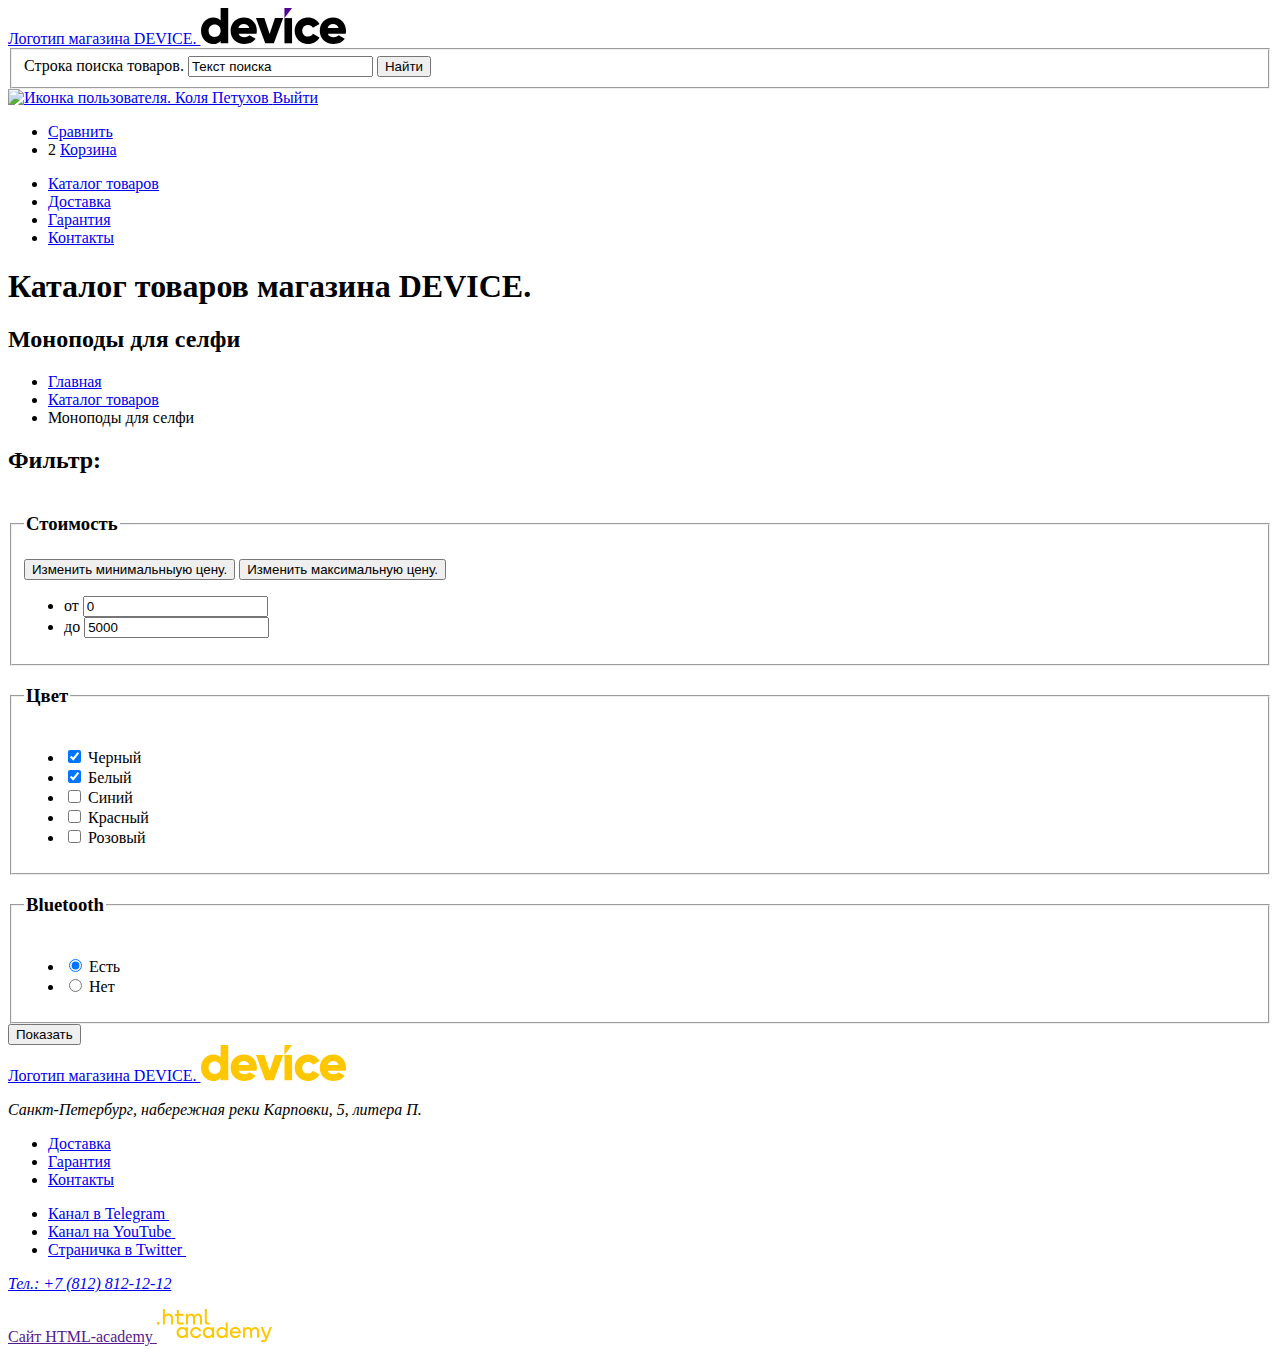
==== catalog.html @ 0c724b25 "Разметил фильтр в catalog" ====
<!DOCTYPE html>
<html lang="ru">
  <head>
    <meta charset="utf-8">
    <title>Каталог магазина электроники DEVICE</title>
  </head>
  <body class="page">
    <header class="page-haeder">
      <a class="logo logo-header" href="index.html">
        <span class="visually-hidden">
          Логотип магазина DEVICE.
        </span>
        <svg class="logo-image" width="145" height="36" viewBox="0 0 145 36" fill="none" xmlns="http://www.w3.org/2000/svg">
          <path d="M27.2188 0V35.3H19.6135V32.9C17.9124 34.8 15.5107 36 12.1084 36C5.5038 36 0 30.2 0 22.7C0 15.2 5.5038 9.4 12.1084 9.4C15.5107 9.4 18.0124 10.6 19.6135 12.5V0H27.2188ZM19.6135 22.7C19.6135 18.9 17.1118 16.5 13.6094 16.5C10.107 16.5 7.60524 18.9 7.60524 22.7C7.60524 26.5 10.107 28.9 13.6094 28.9C17.1118 28.8 19.6135 26.5 19.6135 22.7Z" fill="black"/>
          <path d="M43.7298 29.1999C45.8313 29.1999 47.5325 28.3999 48.5332 27.2999L54.6374 30.7999C52.1356 34.1999 48.4331 35.9999 43.6298 35.9999C35.0238 35.9999 29.6201 30.1999 29.6201 22.6999C29.6201 15.1999 35.0238 9.3999 43.0294 9.3999C50.4345 9.3999 55.8382 15.0999 55.8382 22.6999C55.8382 23.7999 55.7381 24.7999 55.538 25.6999H37.6256C38.6263 28.2999 40.9279 29.1999 43.7298 29.1999ZM48.333 20.0999C47.5325 17.1999 45.2309 16.0999 42.9293 16.0999C40.0273 16.0999 38.126 17.4999 37.4255 20.0999H48.333Z" fill="black"/>
          <path d="M82.1563 10.1001L72.8499 35.3001H64.2439L54.9375 10.1001H63.3433L68.647 26.1001L73.9506 10.1001C73.9506 10.1001 82.1563 10.1001 82.1563 10.1001Z" fill="black"/>
          <path d="M83.458 10.1001H91.0633V35.3001H83.458V10.1001Z" fill="black"/>
          <path d="M93.665 22.6999C93.665 15.1999 99.369 9.3999 107.074 9.3999C111.978 9.3999 116.281 11.9999 118.482 15.8999L111.878 19.6999C110.977 17.8999 109.176 16.8999 106.974 16.8999C103.672 16.8999 101.27 19.2999 101.27 22.6999C101.27 26.1999 103.672 28.4999 106.974 28.4999C109.176 28.4999 111.077 27.3999 111.878 25.6999L118.482 29.4999C116.381 33.3999 112.078 35.9999 107.074 35.9999C99.369 35.9999 93.665 30.1999 93.665 22.6999Z" fill="black"/>
          <path d="M132.892 29.1999C134.993 29.1999 136.695 28.3999 137.695 27.2999L143.799 30.7999C141.298 34.1999 137.595 35.9999 132.792 35.9999C124.186 35.9999 118.782 30.1999 118.782 22.6999C118.782 15.1999 124.286 9.3999 132.191 9.3999C139.597 9.3999 145 15.0999 145 22.6999C145 23.7999 144.9 24.7999 144.7 25.6999H126.788C127.788 28.2999 130.09 29.1999 132.892 29.1999ZM137.595 20.0999C136.795 17.1999 134.493 16.0999 132.191 16.0999C129.289 16.0999 127.388 17.4999 126.688 20.0999H137.595Z" fill="black"/>
          <path d="M83.458 0V10.1L91.0633 0H83.458Z" fill="#510094"/>
          </svg>
      </a>
      <nav class="user-navigation">
        <form class="search-form" action="https://echo.htmlacademy.ru" method="get">
          <fieldset class="search-form-group">
            <label class="label-search">
              <span class="visually-hidden">
                Строка поиска товаров.
              </span>
              <input class="input-search" type="text" name="search" placeholder="Поиск по сайту" value="Текст поиска" required>
            </label>
            <button class="button-search" type="submit">
              Найти
            </button>
          </fieldset>
        </form>
        <a class="login-button" href="#">
          <img class="user-icon" src="#" width="15" height="12" alt="Иконка пользователя.">
          <span class="name-user">Коля Петухов</span>
          <span class="auth-button non-auth">Выйти</span>
        </a>
        <ul class="shop-user-control-list">
          <li class="shop-user-control-item">
            <span class="count non-count"></span>
            <a class="compare" href="#">
              Сравнить
            </a>
          </li>
          <li class="shop-user-control-item">
            <span class="count">2</span>
            <a class="cart" href="#">
              Корзина
            </a>
          </li>
        </ul>
        <!-- тут будет выпадашка для корзины -->
      </nav>
      <nav class="site-navigation">
        <ul class="site-navigation-list">
          <li class="site-navigation-item">
            <a class="button site-navigation-link" href="catalog.html">
              Каталог товаров
            </a>
          </li>
          <li class="site-navigation-item">
            <a class="button site-navigation-link" href="#delivery">
              Доставка
            </a>
          </li>
          <li class="site-navigation-item">
            <a class="button site-navigation-link" href="#guarantee">
              Гарантия
            </a>
          </li>
          <li class="site-navigation-item">
            <a class="button site-navigation-link" href="#contacts">
              Контакты
            </a>
          </li>
        </ul>
        <!-- здесь будет выпадашка для каталога -->
      </nav>
    </header>
    <main class="page-main">
      <h1 class="visually-hidden">
        Каталог товаров магазина DEVICE.
      </h1>
      <header class="main-header">
        <h2 class="main-header-title">
          Моноподы для селфи
        </h2>
        <ul class="breadcrumbs-list">
          <li class="breadcrumbs-item">
            <a class="breadcrumbs-link" href="index.html">
              Главная
            </a>
          </li>
          <li class="breadcrumbs-item">
            <a class="breadcrumbs-link" href="catalog.html">
              Каталог товаров
            </a>
          </li>
          <li class="breadcrumbs-item">
            <span class="breadcrumbs-link">
              Моноподы для селфи
            </span>
          </li>
        </ul>
      </header>
      <section class="filter">
        <h2 class="filter-title">
          Фильтр:
        </h2>
        <form class="filter-form" action="https://echo.htmlacademy.ru" method="post">
          <fieldset class="filter-group">
            <legend>
              <h3 class="filter-group-title">
                Стоимость
              </h3>
            </legend>
            <div class="range-scale">
              <div class="range-bar">
                <button class="range-toggle range-min" type="button" name="range-min">
                  <span class="visually-hidden">
                    Изменить минимальныую цену.
                  </span>
                </button>
                <button class="range-toggle range-max" type="button" name="range-max">
                  <span class="visually-hidden">
                    Изменить максимальную цену.
                  </span>
                </button>
              </div>
            </div>
            <ul class="range-input-list">
              <li class="range-input-item">
                <label>
                  от
                  <input class="range-input range-input-min" type="number" name="range-input-min" value="0" required>
                </label>
              </li>
              <li class="range-input-item">
                <label>
                  до
                  <input class="range-input range-input-max" type="number" name="range-input-max" value="5000" required>
                </label>
              </li>
            </ul>
          </fieldset>
          <fieldset class="filter-group">
            <legend>
              <h3 class="filter-group-title">
                Цвет
              </h3>
            </legend>
            <ul class="filter-color-list">
              <li class="filter-color-item">
                <label class="color">
                  <input class="color-checkbox" type="checkbox" name="black" checked>
                  Черный
                </label>
              </li>
              <li class="filter-color-item">
                <label class="color">
                  <input class="color-checkbox" type="checkbox" name="white" checked>
                  Белый
                </label>
              </li>
              <li class="filter-color-item">
                <label class="color">
                  <input class="color-checkbox" type="checkbox" name="deep-blue">
                  Синий
                </label>
              </li>
              <li class="filter-color-item">
                <label class="color">
                  <input class="color-checkbox" type="checkbox" name="red" >
                  Красный
                </label>
              </li>
              <li class="filter-color-item">
                <label class="color">
                  <input class="color-checkbox" type="checkbox" name="pink">
                  Розовый
                </label>
              </li>
            </ul>
          </fieldset>
          <fieldset class="filter-group">
            <legend>
              <h3 class="filter-group-title">
                Bluetooth
              </h3>
            </legend>
            <ul class="filter-bluetooth-list">
              <li class="filter-bluetooth-item">
                <label class="bluetooth">
                  <input class="bluetooth-radio" type="radio" name="bluetooth" value="yes" checked>
                  Есть
                </label>
              </li>
              <li class="filter-bluetooth-item">
                <label class="bluetooth">
                  <input class="bluetooth-radio" type="radio" name="bluetooth" value="no">
                  Нет
                </label>
              </li>
            </ul>
          </fieldset>
          <button class="button filter-button" type="submit">
            Показать
          </button>
        </form>
      </section>
    </main>
    <footer class="page-footer">
      <a class="logo logo-footer" href="index.html">
        <span class="visually-hidden">
          Логотип магазина DEVICE.
        </span>
        <svg class="logo-image" xmlns="http://www.w3.org/2000/svg" width="145" height="36" fill="none" viewBox="0 0 145 36">
          <path fill="#FFC700" d="M27.22 0v35.3h-7.6v-2.4c-1.7 1.9-4.1 3.1-7.51 3.1C5.5 36 0 30.2 0 22.7 0 15.2 5.5 9.4 12.1 9.4c3.41 0 5.91 1.2 7.51 3.1V0h7.6Zm-7.6 22.7c0-3.8-2.5-6.2-6.01-6.2-3.5 0-6 2.4-6 6.2 0 3.8 2.5 6.2 6 6.2 3.5-.1 6-2.4 6-6.2ZM43.73 29.2c2.1 0 3.8-.8 4.8-1.9l6.1 3.5c-2.5 3.4-6.2 5.2-11 5.2-8.6 0-14.01-5.8-14.01-13.3 0-7.5 5.4-13.3 13.4-13.3 7.41 0 12.82 5.7 12.82 13.3 0 1.1-.1 2.1-.3 3H37.63c1 2.6 3.3 3.5 6.1 3.5Zm4.6-9.1c-.8-2.9-3.1-4-5.4-4-2.9 0-4.8 1.4-5.5 4h10.9ZM82.16 10.1l-9.31 25.2h-8.6l-9.31-25.2h8.4l5.3 16 5.31-16h8.2ZM83.46 10.1h7.6v25.2h-7.6V10.1ZM93.67 22.7c0-7.5 5.7-13.3 13.4-13.3 4.9 0 9.21 2.6 11.41 6.5l-6.6 3.8c-.9-1.8-2.7-2.8-4.9-2.8-3.3 0-5.71 2.4-5.71 5.8 0 3.5 2.4 5.8 5.7 5.8 2.2 0 4.1-1.1 4.9-2.8l6.61 3.8c-2.1 3.9-6.4 6.5-11.4 6.5-7.71 0-13.41-5.8-13.41-13.3ZM132.9 29.2c2.1 0 3.8-.8 4.8-1.9l6.1 3.5c-2.5 3.4-6.2 5.2-11 5.2-8.61 0-14.02-5.8-14.02-13.3 0-7.5 5.5-13.3 13.41-13.3 7.4 0 12.81 5.7 12.81 13.3 0 1.1-.1 2.1-.3 3h-17.91c1 2.6 3.3 3.5 6.1 3.5Zm4.7-9.1c-.8-2.9-3.1-4-5.4-4-2.91 0-4.81 1.4-5.51 4h10.9ZM83.46 0v10.1L91.06 0h-7.6Z"/>
        </svg>
      </a>
      <address class="footer-address">
        <p class="shop-location">
          Санкт-Петербург, набережная реки Карповки, 5, литера П.
        </p>
      </address>
      <ul class="footer-navigation-list">
        <li class="footer-navigation-item">
          <a class="footer-navigation-link" href="#delivery">
            Доставка
          </a>
        </li>
        <li class="footer-navigation-item">
          <a class="footer-navigation-link" href="#guarantee">
            Гарантия
          </a>
        </li>
        <li class="footer-navigation-item">
          <a class="footer-navigation-link" href="#contacts">
            Контакты
          </a>
        </li>
      </ul>
      <ul class="social-list">
        <li class="social-item">
          <a class="social-link" href="https://t.me/htmlacademy">
            <span class="visually-hidden">Канал в Telegram</span>
            <img class="social-icon" src="#" width="14" height="12" aria-hidden>
          </a>
        </li>
        <li class="social-item">
          <a class="social-link" href="https://www.youtube.com/user/htmlacademyru">
            <span class="visually-hidden">Канал на YouTube</span>
            <img class="social-icon" src="#" width="16" height="11 " aria-hidden>
          </a>
        </li>
        <li class="social-item">
          <a class="social-link" href="https://twitter.com/htmlacademy_ru">
            <span class="visually-hidden">Страничка в Twitter</span>
            <img class="social-icon" src="#" width="15" height="14" aria-hidden>
          </a>
        </li>
      </ul>
      <address class="footer-address">
        <a class="phone footer-phone" href="tel:+78128121212">
          Тел.: +7 (812) 812-12-12
        </a>
      </address>
      <p class="logo-academy-conteiner">
        <a class="logo-academy" href="">
          <span class="visually-hidden">Сайт HTML-academy</span>
          <svg xmlns="http://www.w3.org/2000/svg" width="115" height="33" fill="none" viewBox="0 0 115 33">
            <path fill="#FFC700" d="M0 12.9v2.6h2.5v-2.6H0ZM11.6 4.5c-1.6 0-2.8.7-3.6 1.7h-.1V0h-2v15.5h2v-5.3c0-2.1 1.3-3.6 3.3-3.6 1.8 0 2.9 1.4 2.9 3.2v5.7h2V9.4c.1-3-1.8-4.9-4.5-4.9ZM26.6 4.8h-4.8V1.1h-2v3.8h-1.9v2h1.9v6c0 1.7 1 2.7 2.7 2.7h4.1v-2h-3.7c-.7 0-1.1-.4-1.1-1.1V6.8h4.8v-2ZM41.1 4.6c-1.6 0-2.9.8-3.5 2.1h-.1c-.6-1.2-1.8-2.1-3.4-2.1-1.4 0-2.5.8-3.1 1.8h-.1V4.8H29v10.6h2V10c0-2 1-3.5 2.6-3.5 1.5 0 2.4 1 2.4 2.6v6.3h2V9.8c0-2.4 1.4-3.3 2.6-3.3 1.5 0 2.4 1 2.4 2.6v6.3h2V8.9c.1-2.5-1.4-4.3-3.9-4.3ZM47.8 12.7c0 1.7 1 2.7 2.8 2.7h2v-2h-1.7c-.7 0-1.1-.4-1.1-1.1V0h-2v12.7ZM28.9 19.7c-.9-1.1-2.2-1.8-3.9-1.8-3.1 0-5.4 2.3-5.4 5.6s2.3 5.6 5.4 5.6c1.8 0 3-.8 3.8-1.9h.1v1.6h2V18.2h-2v1.5Zm-3.6 7.4c-2.2 0-3.6-1.6-3.6-3.6s1.4-3.6 3.6-3.6 3.6 1.6 3.6 3.6c0 1.9-1.4 3.6-3.6 3.6ZM44.2 22c-.5-2.4-2.6-4.1-5.4-4.1a5.4 5.4 0 0 0-5.6 5.6c0 3.1 2.2 5.6 5.6 5.6 2.8 0 4.9-1.8 5.4-4.2h-2.1a3.4 3.4 0 0 1-3.3 2.3c-2.2 0-3.6-1.6-3.6-3.6s1.4-3.6 3.6-3.6c1.6 0 2.8 1 3.3 2.2h2.1V22ZM55.1 19.7c-.9-1.1-2.2-1.8-3.9-1.8-3.1 0-5.4 2.3-5.4 5.6s2.3 5.6 5.4 5.6c1.8 0 3-.8 3.8-1.9h.1v1.6h2V18.2h-2v1.5Zm-3.6 7.4c-2.2 0-3.6-1.6-3.6-3.6s1.4-3.6 3.6-3.6 3.6 1.6 3.6 3.6c0 1.9-1.5 3.6-3.6 3.6ZM68.7 19.8c-.9-1.1-2.2-1.9-3.9-1.9-3.1 0-5.4 2.3-5.4 5.6s2.2 5.6 5.4 5.6c1.7 0 3-.8 3.8-1.8h.1v1.5h2V13.4h-2v6.4Zm-3.6 7.3c-2.2 0-3.6-1.6-3.6-3.6s1.4-3.6 3.6-3.6 3.6 1.6 3.6 3.6c-.1 2-1.5 3.6-3.6 3.6ZM78.3 17.9c-3.3 0-5.5 2.5-5.5 5.6 0 3 2.1 5.6 5.5 5.6 2.5 0 4.5-1.3 5.2-3.6h-2.1c-.5 1-1.6 1.6-3 1.6-1.9 0-3.3-1.3-3.4-2.9h8.8c.2-3.6-2-6.3-5.5-6.3Zm0 1.9c1.7 0 3 1 3.3 2.6h-6.5c.3-1.5 1.5-2.6 3.2-2.6ZM98.2 17.9c-1.6 0-2.9.8-3.6 2h-.1c-.6-1.2-1.8-2-3.4-2-1.4 0-2.5.7-3.1 1.8v-1.5h-1.9v10.6h2v-5.4c0-2 1-3.4 2.6-3.5 1.5 0 2.4 1 2.4 2.6v6.3h2v-5.6c0-2.4 1.4-3.3 2.6-3.3 1.5 0 2.4 1 2.4 2.6v6.3h2v-6.5c.1-2.6-1.4-4.4-3.9-4.4ZM109.4 27l-3.6-8.9h-2.2l4.8 11.6c-.3.9-.7 1.2-1.7 1.2h-2.5v2h2.5c1.8 0 2.8-.8 3.5-2.6l4.7-12.2h-2.1l-3.4 8.9Z"/>
          </svg>
        </a>
      </p>
    </footer>
  </body>
</html>
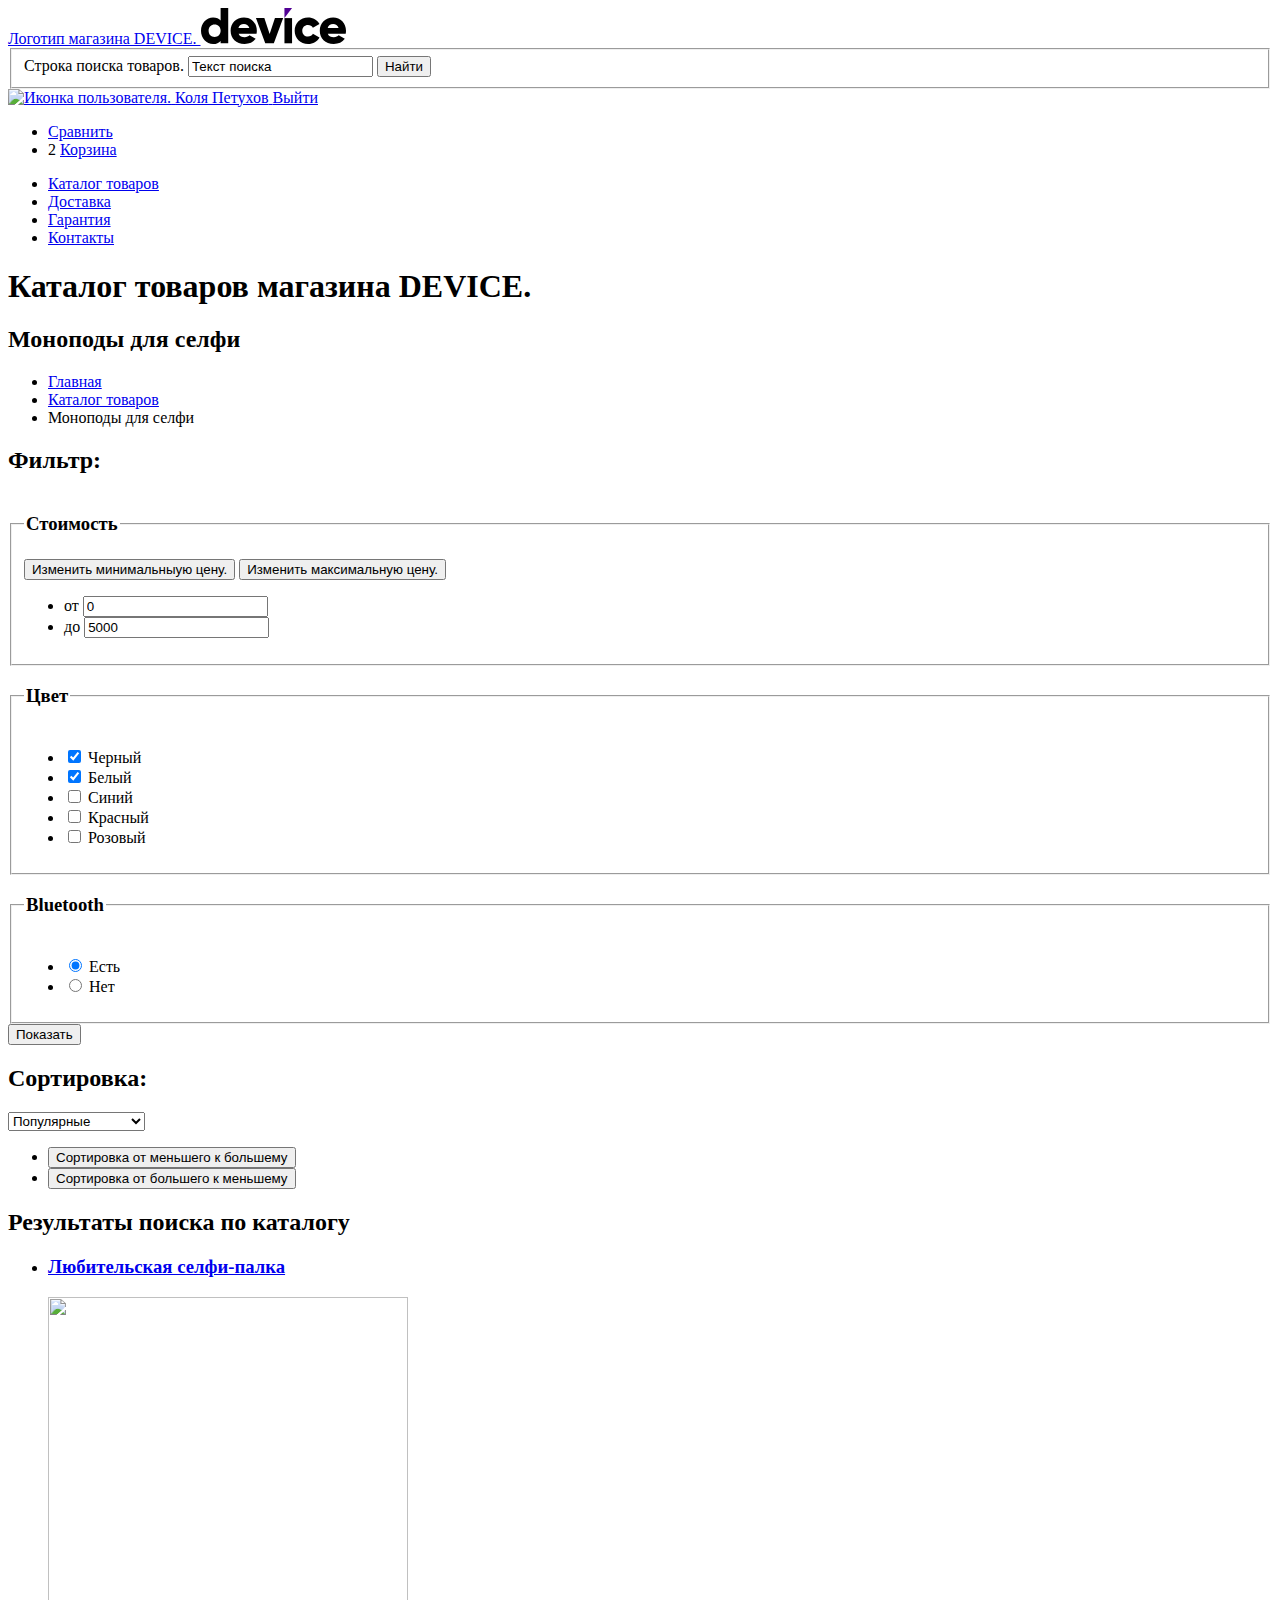
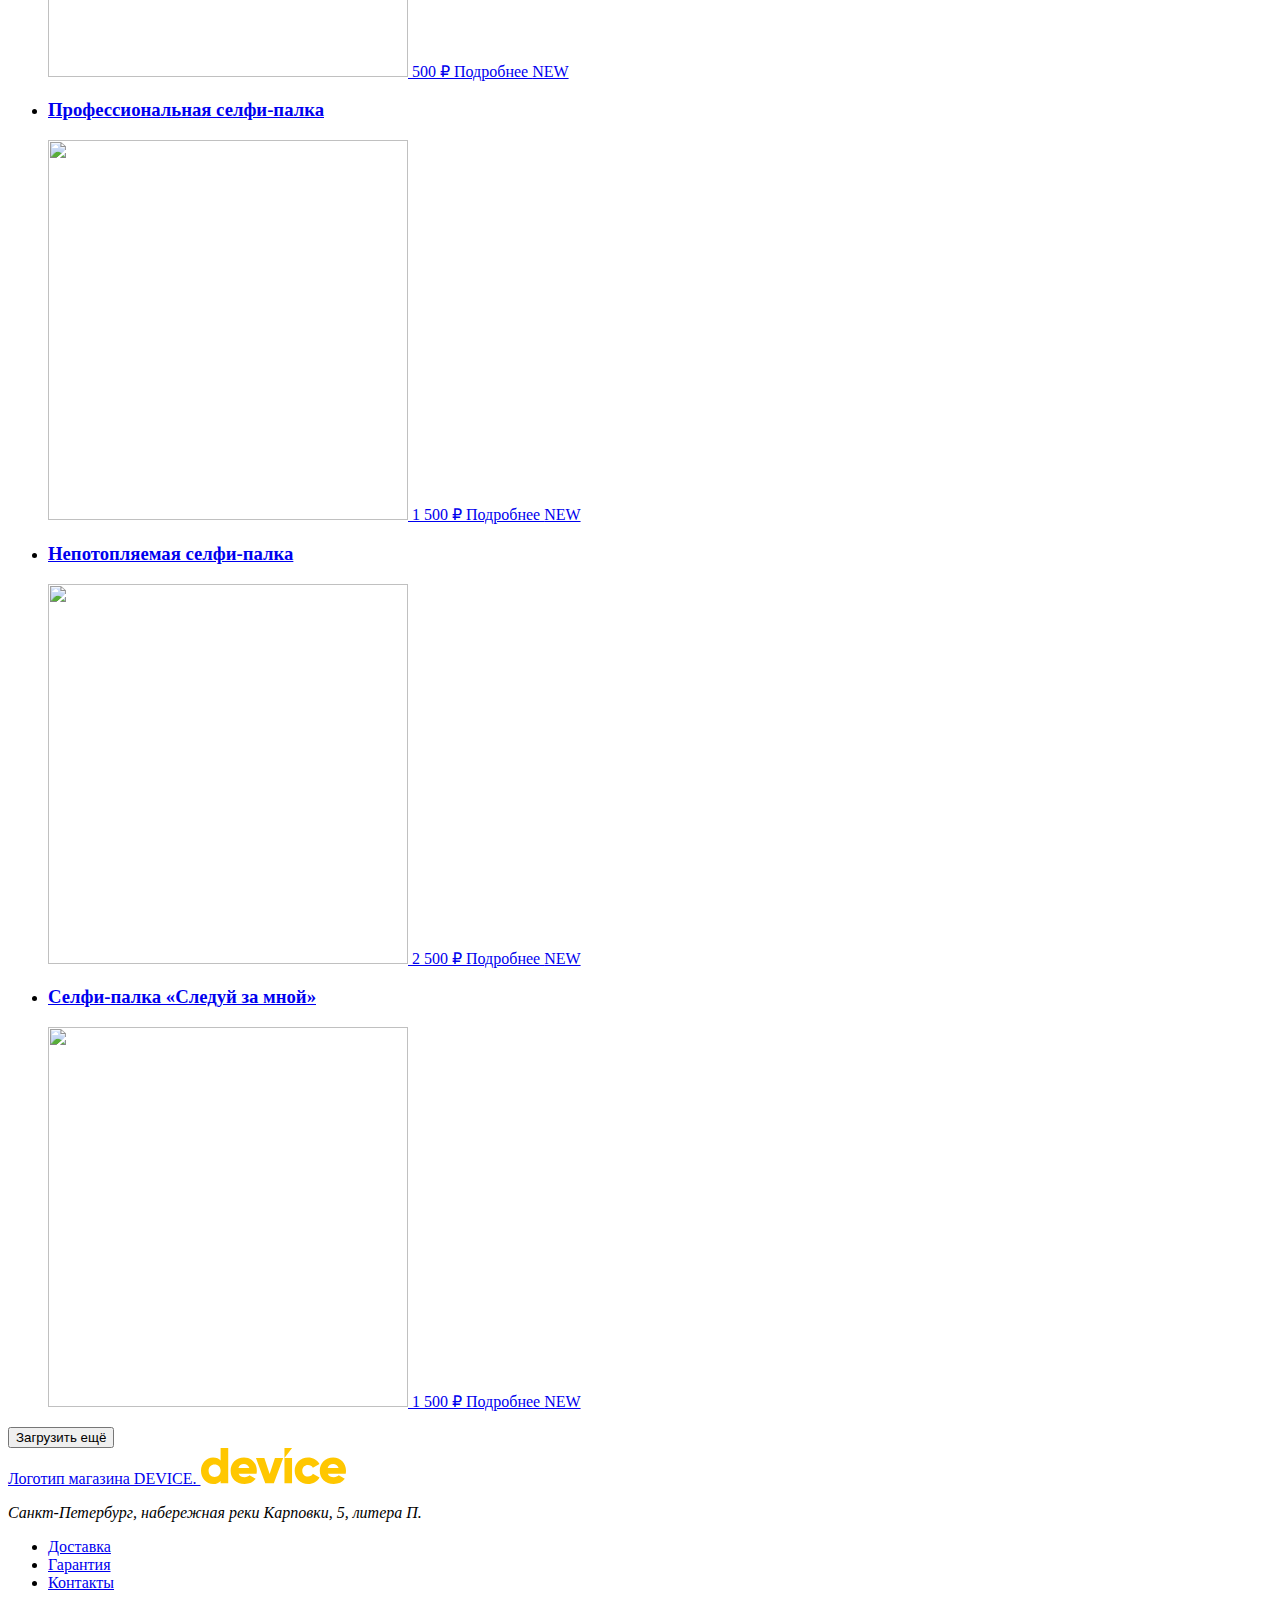
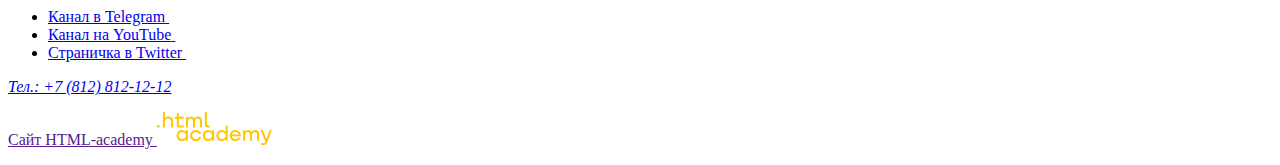
==== commit 04106e82: "Разметил карточки товаров в catalog" ====
--- a/catalog.html
+++ b/catalog.html
@@ -212,6 +212,98 @@
           </button>
         </form>
       </section>
+      <section class="sorting">
+        <h2 class="sorting-title">
+          Сортировка:
+        </h2>
+        <select class="select-sorting">
+          <option value="popular">Популярные</option>
+          <option value="expensive">Сначала дорогие</option>
+          <option value="cheap">Сначала дешевые</option>
+        </select>
+        <ul class="sorting-button-list">
+          <li class="sorting-button-item">
+            <button class="sorting-button min-to-max" type="button">
+              <span class="visually-hidden">Сортировка от меньшего к большему</span>
+            </button>
+          </li>
+          <li class="sorting-button-item">
+            <button class="sorting-button max-to-min" type="button">
+              <span class="visually-hidden">Сортировка от большего к меньшему</span>
+            </button>
+          </li>
+        </ul>
+      </section>
+      <section class="catalog">
+        <h2 class="visually-hidden">
+          Результаты поиска по каталогу
+        </h2>
+        <ul class="catalog-result-list">
+          <li class="product-card">
+            <a class="product-card-link" href="#">
+              <h3 class="product-title">
+                Любительская селфи-палка
+              </h3>
+              <img class="product-image" src="#" width="360" height="380" aria-hidden>
+              <span class="product-price">500 ₽</span>
+              <span class="button about-product">
+                Подробнее
+              </span>
+              <span class="new-mark">
+                NEW
+              </span>
+            </a>
+          </li>
+          <li class="product-card new-product">
+            <a class="product-card-link" href="#">
+              <h3 class="product-title">
+                Профессиональная селфи-палка
+              </h3>
+              <img class="product-image" src="#" width="360" height="380" aria-hidden>
+              <span class="product-price">1 500 ₽</span>
+              <span class="button about-product">
+                Подробнее
+              </span>
+              <span class="new-mark">
+                NEW
+              </span>
+            </a>
+          </li>
+          <li class="product-card">
+            <a class="product-card-link" href="#">
+              <h3 class="product-title">
+                Непотопляемая селфи-палка
+              </h3>
+              <img class="product-image" src="#" width="360" height="380" aria-hidden>
+              <span class="product-price">2 500 ₽</span>
+              <span class="button about-product">
+                Подробнее
+              </span>
+              <span class="new-mark">
+                NEW
+              </span>
+            </a>
+          </li>
+          <li class="product-card">
+            <a class="product-card-link" href="#">
+              <h3 class="product-title">
+                Селфи-палка «Следуй за мной»
+              </h3>
+              <img class="product-image" src="#" width="360" height="380" aria-hidden>
+              <span class="product-price">1 500 ₽</span>
+              <span class="button about-product">
+                Подробнее
+              </span>
+              <span class="new-mark">
+                NEW
+              </span>
+            </a>
+          </li>
+        </ul>
+        <button class="button more-product" type="button">
+          Загрузить ещё
+        </button>
+      </section>
     </main>
     <footer class="page-footer">
       <a class="logo logo-footer" href="index.html">
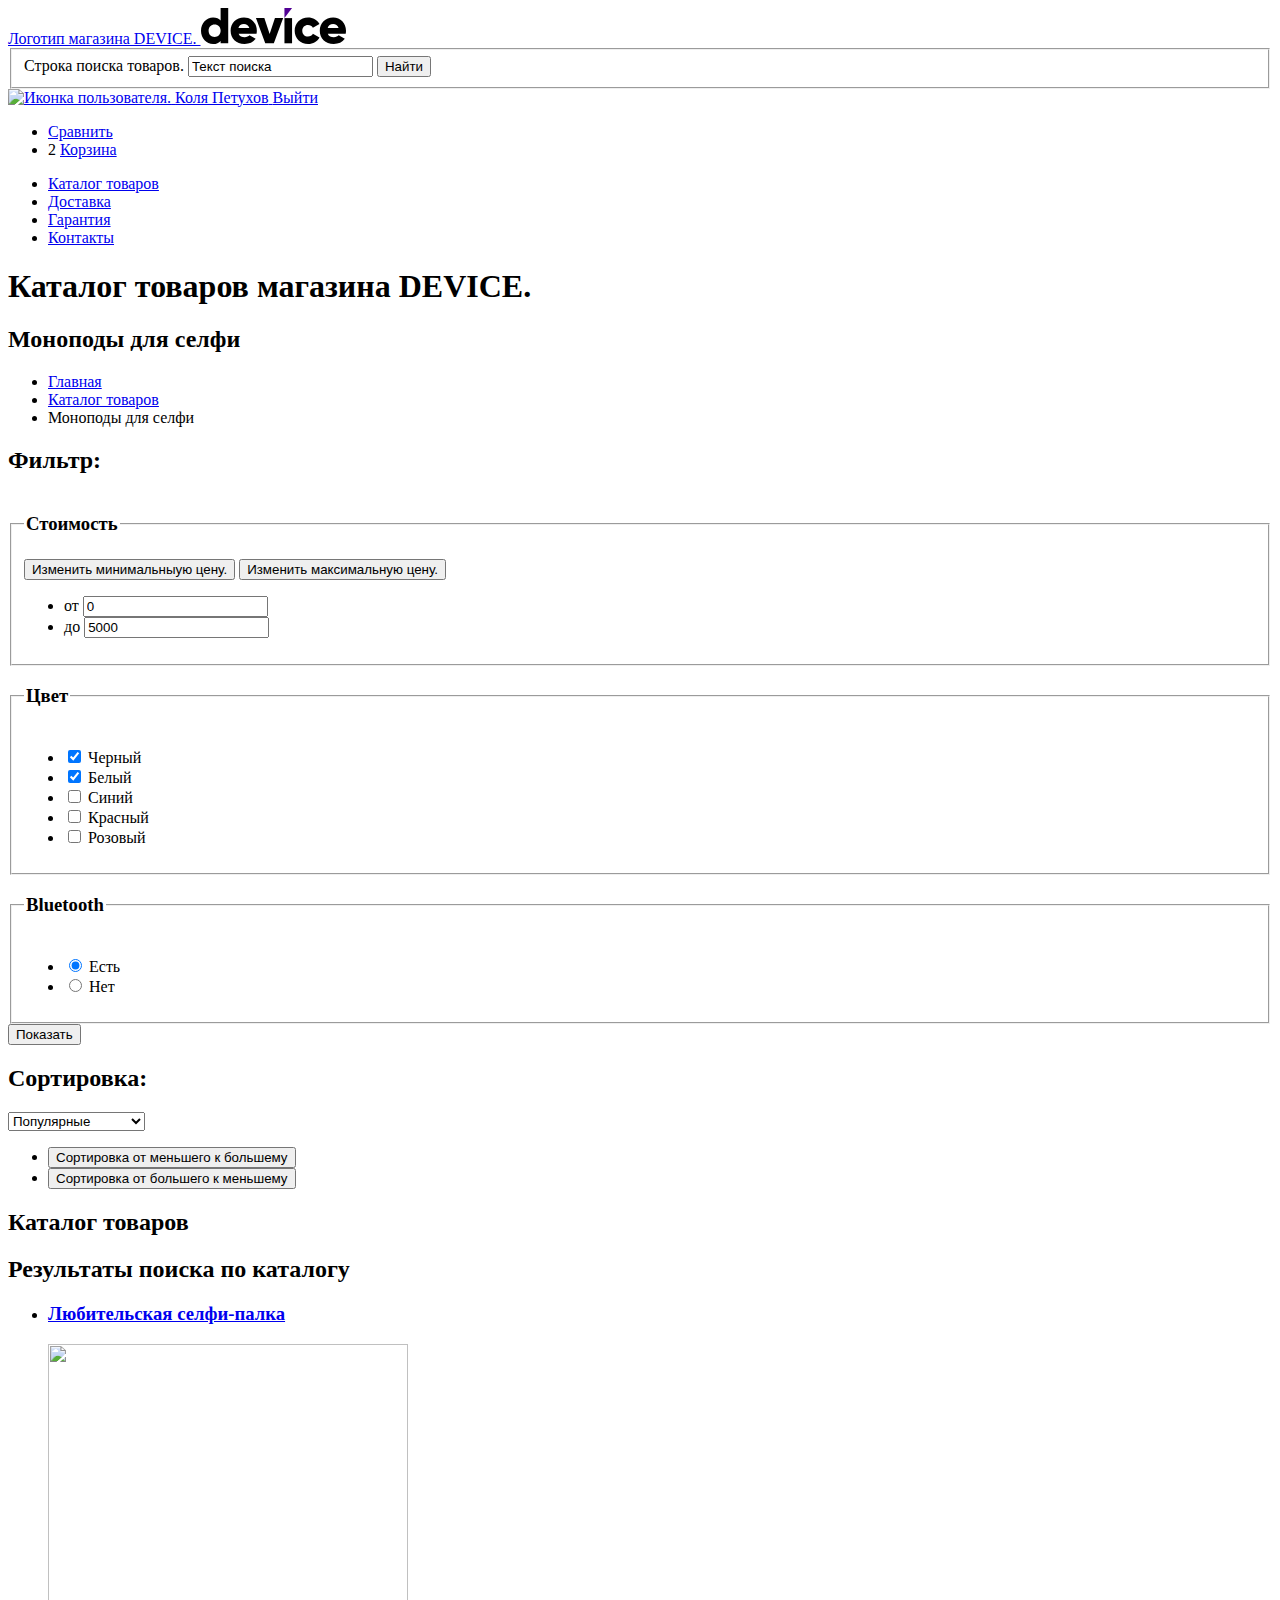
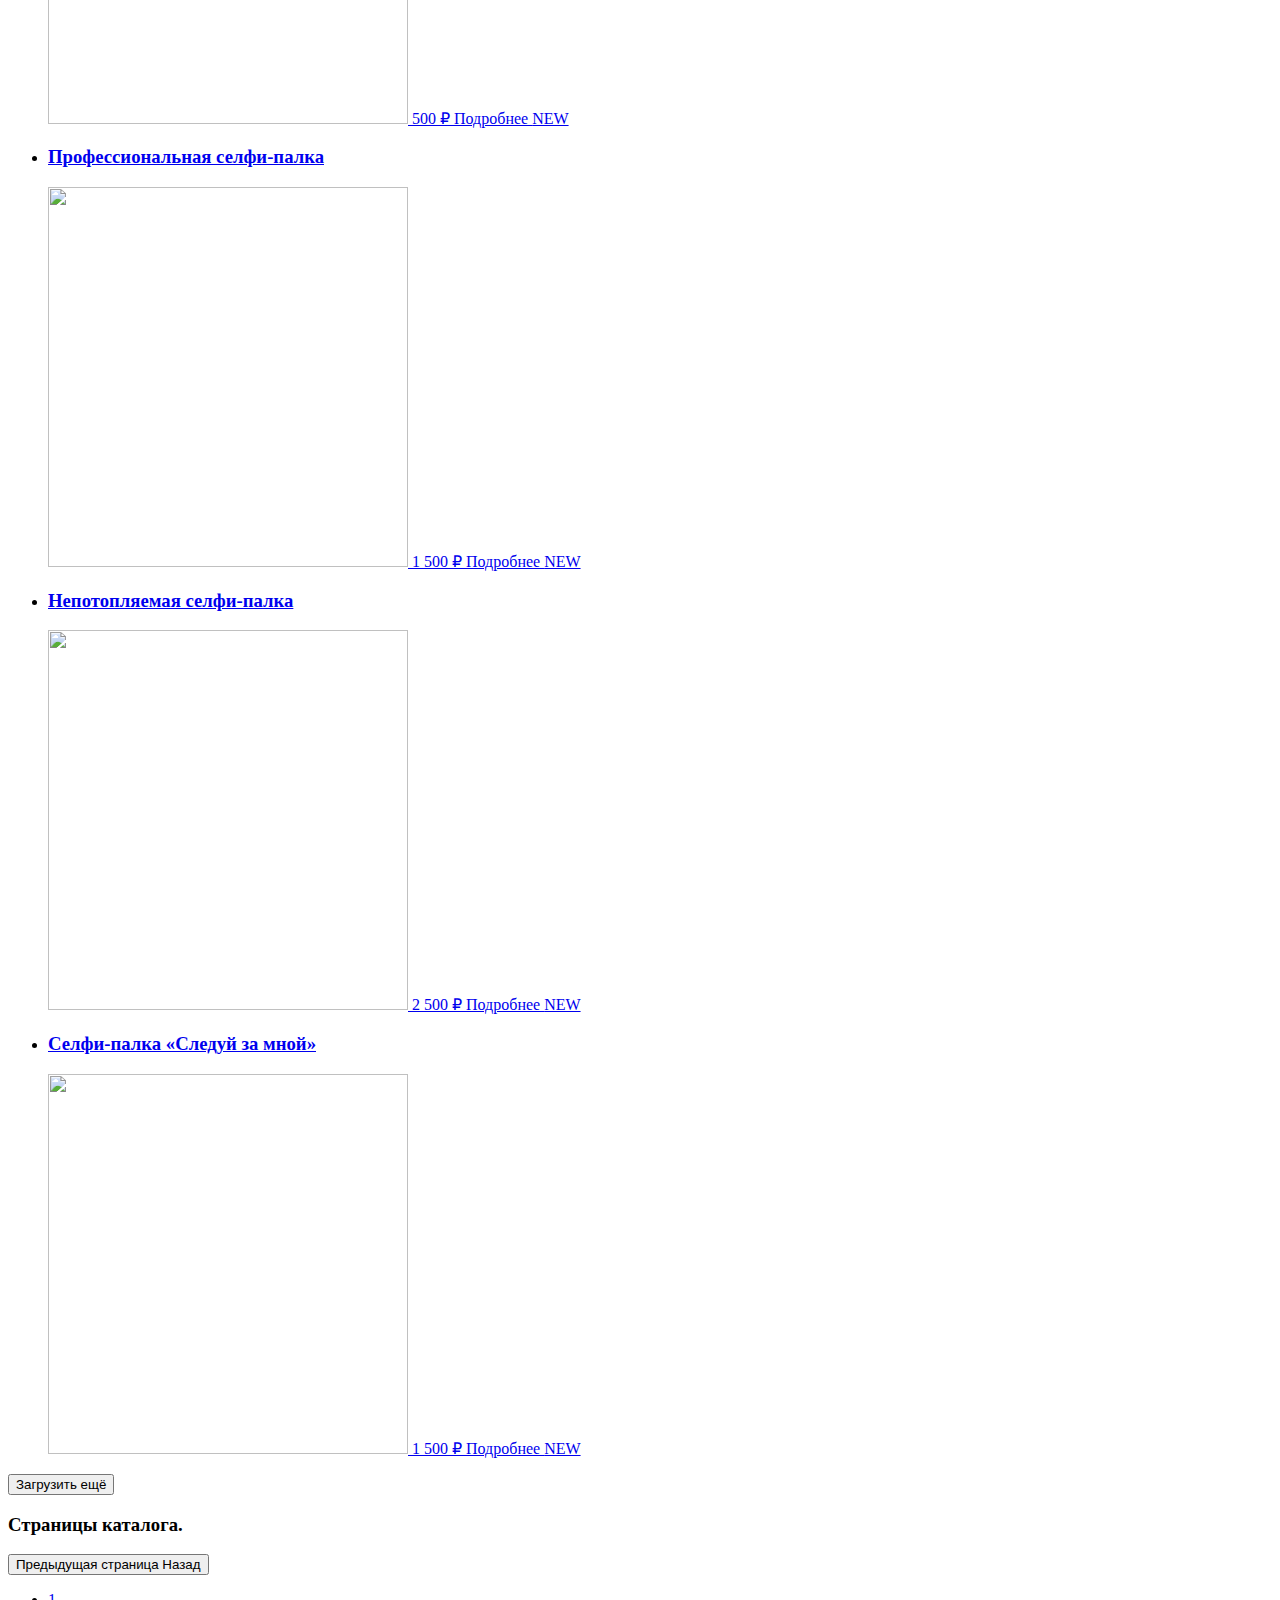
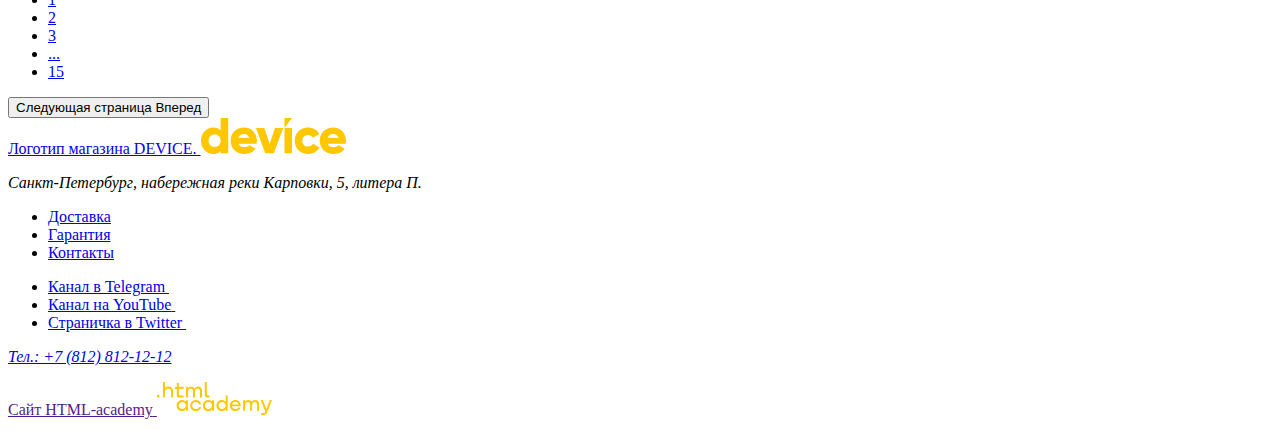
==== commit d52a2c67: "Разметил пагинацию в catalog" ====
--- a/catalog.html
+++ b/catalog.html
@@ -236,73 +236,136 @@
       </section>
       <section class="catalog">
         <h2 class="visually-hidden">
-          Результаты поиска по каталогу
+          Каталог товаров
         </h2>
-        <ul class="catalog-result-list">
-          <li class="product-card">
-            <a class="product-card-link" href="#">
-              <h3 class="product-title">
-                Любительская селфи-палка
-              </h3>
-              <img class="product-image" src="#" width="360" height="380" aria-hidden>
-              <span class="product-price">500 ₽</span>
-              <span class="button about-product">
-                Подробнее
-              </span>
-              <span class="new-mark">
-                NEW
-              </span>
-            </a>
-          </li>
-          <li class="product-card new-product">
-            <a class="product-card-link" href="#">
-              <h3 class="product-title">
-                Профессиональная селфи-палка
-              </h3>
-              <img class="product-image" src="#" width="360" height="380" aria-hidden>
-              <span class="product-price">1 500 ₽</span>
-              <span class="button about-product">
-                Подробнее
-              </span>
-              <span class="new-mark">
-                NEW
-              </span>
-            </a>
-          </li>
-          <li class="product-card">
-            <a class="product-card-link" href="#">
-              <h3 class="product-title">
-                Непотопляемая селфи-палка
-              </h3>
-              <img class="product-image" src="#" width="360" height="380" aria-hidden>
-              <span class="product-price">2 500 ₽</span>
-              <span class="button about-product">
-                Подробнее
-              </span>
-              <span class="new-mark">
-                NEW
-              </span>
-            </a>
-          </li>
-          <li class="product-card">
-            <a class="product-card-link" href="#">
-              <h3 class="product-title">
-                Селфи-палка «Следуй за мной»
-              </h3>
-              <img class="product-image" src="#" width="360" height="380" aria-hidden>
-              <span class="product-price">1 500 ₽</span>
-              <span class="button about-product">
-                Подробнее
-              </span>
-              <span class="new-mark">
-                NEW
-              </span>
-            </a>
-          </li>
-        </ul>
-        <button class="button more-product" type="button">
-          Загрузить ещё
-        </button>
+        <section class="catalog-result">
+          <h2 class="visually-hidden">
+            Результаты поиска по каталогу
+          </h2>
+          <ul class="catalog-result-list">
+            <li class="product-card">
+              <a class="product-card-link" href="#">
+                <h3 class="product-title">
+                  Любительская селфи-палка
+                </h3>
+                <img class="product-image" src="#" width="360" height="380" aria-hidden>
+                <span class="product-price">500 ₽</span>
+                <span class="button about-product">
+                  Подробнее
+                </span>
+                <span class="new-mark">
+                  NEW
+                </span>
+              </a>
+            </li>
+            <li class="product-card new-product">
+              <a class="product-card-link" href="#">
+                <h3 class="product-title">
+                  Профессиональная селфи-палка
+                </h3>
+                <img class="product-image" src="#" width="360" height="380" aria-hidden>
+                <span class="product-price">1 500 ₽</span>
+                <span class="button about-product">
+                  Подробнее
+                </span>
+                <span class="new-mark">
+                  NEW
+                </span>
+              </a>
+            </li>
+            <li class="product-card">
+              <a class="product-card-link" href="#">
+                <h3 class="product-title">
+                  Непотопляемая селфи-палка
+                </h3>
+                <img class="product-image" src="#" width="360" height="380" aria-hidden>
+                <span class="product-price">2 500 ₽</span>
+                <span class="button about-product">
+                  Подробнее
+                </span>
+                <span class="new-mark">
+                  NEW
+                </span>
+              </a>
+            </li>
+            <li class="product-card">
+              <a class="product-card-link" href="#">
+                <h3 class="product-title">
+                  Селфи-палка «Следуй за мной»
+                </h3>
+                <img class="product-image" src="#" width="360" height="380" aria-hidden>
+                <span class="product-price">1 500 ₽</span>
+                <span class="button about-product">
+                  Подробнее
+                </span>
+                <span class="new-mark">
+                  NEW
+                </span>
+              </a>
+            </li>
+          </ul>
+          <button class="button more-product" type="button">
+            Загрузить ещё
+          </button>
+        </section>
+        <section class="pagination">
+          <h3 class="visually-hidden">
+            Страницы каталога.
+          </h3>
+          <button class="pagination-button disbled" type="button">
+            <span class="visually-hidden">
+              Предыдущая страница
+            </span>
+            <span class="pagination-button-title" aria-hidden>
+              Назад
+            </span>
+          </button>
+          <ul class="pagination-list">
+            <li class="pagination-item current-page">
+              <a class="pagination-link" href="#" aria-label="Перейти на страницу 1">
+                <span aria-hidden>
+                  1
+                </span>
+              </a>
+            </li>
+            <li class="pagination-item">
+              <a class="pagination-link" href="#" aria-label="Перейти на страницу 2">
+                <span aria-hidden>
+                  2
+                </span>
+              </a>
+            </li>
+            <li class="pagination-item">
+              <a class="pagination-link" href="#" aria-label="Перейти на страницу 3">
+                <span aria-hidden>
+                  3
+                </span>
+              </a>
+            </li>
+            <li class="pagination-item">
+              <a class="pagination-link more-pages" href="#" aria-label="Показать больше страниц" title="Показать больше страниц">
+                <span aria-hidden>
+                  ...
+                </span>
+              </a>
+            </li>
+            <li class="pagination-item">
+              <a class="pagination-link" href="#" aria-label="Перейти на страницу 15">
+                <span aria-hidden>
+                  15
+                </span>
+              </a>
+            </li>
+          </ul>
+          <button class="pagination-button " type="button">
+            <span class="visually-hidden">
+              Следующая страница
+            </span>
+            <span class="pagination-button-title" aria-hidden>
+              Вперед
+            </span>
+          </button>
+        </section>
       </section>
     </main>
     <footer class="page-footer">
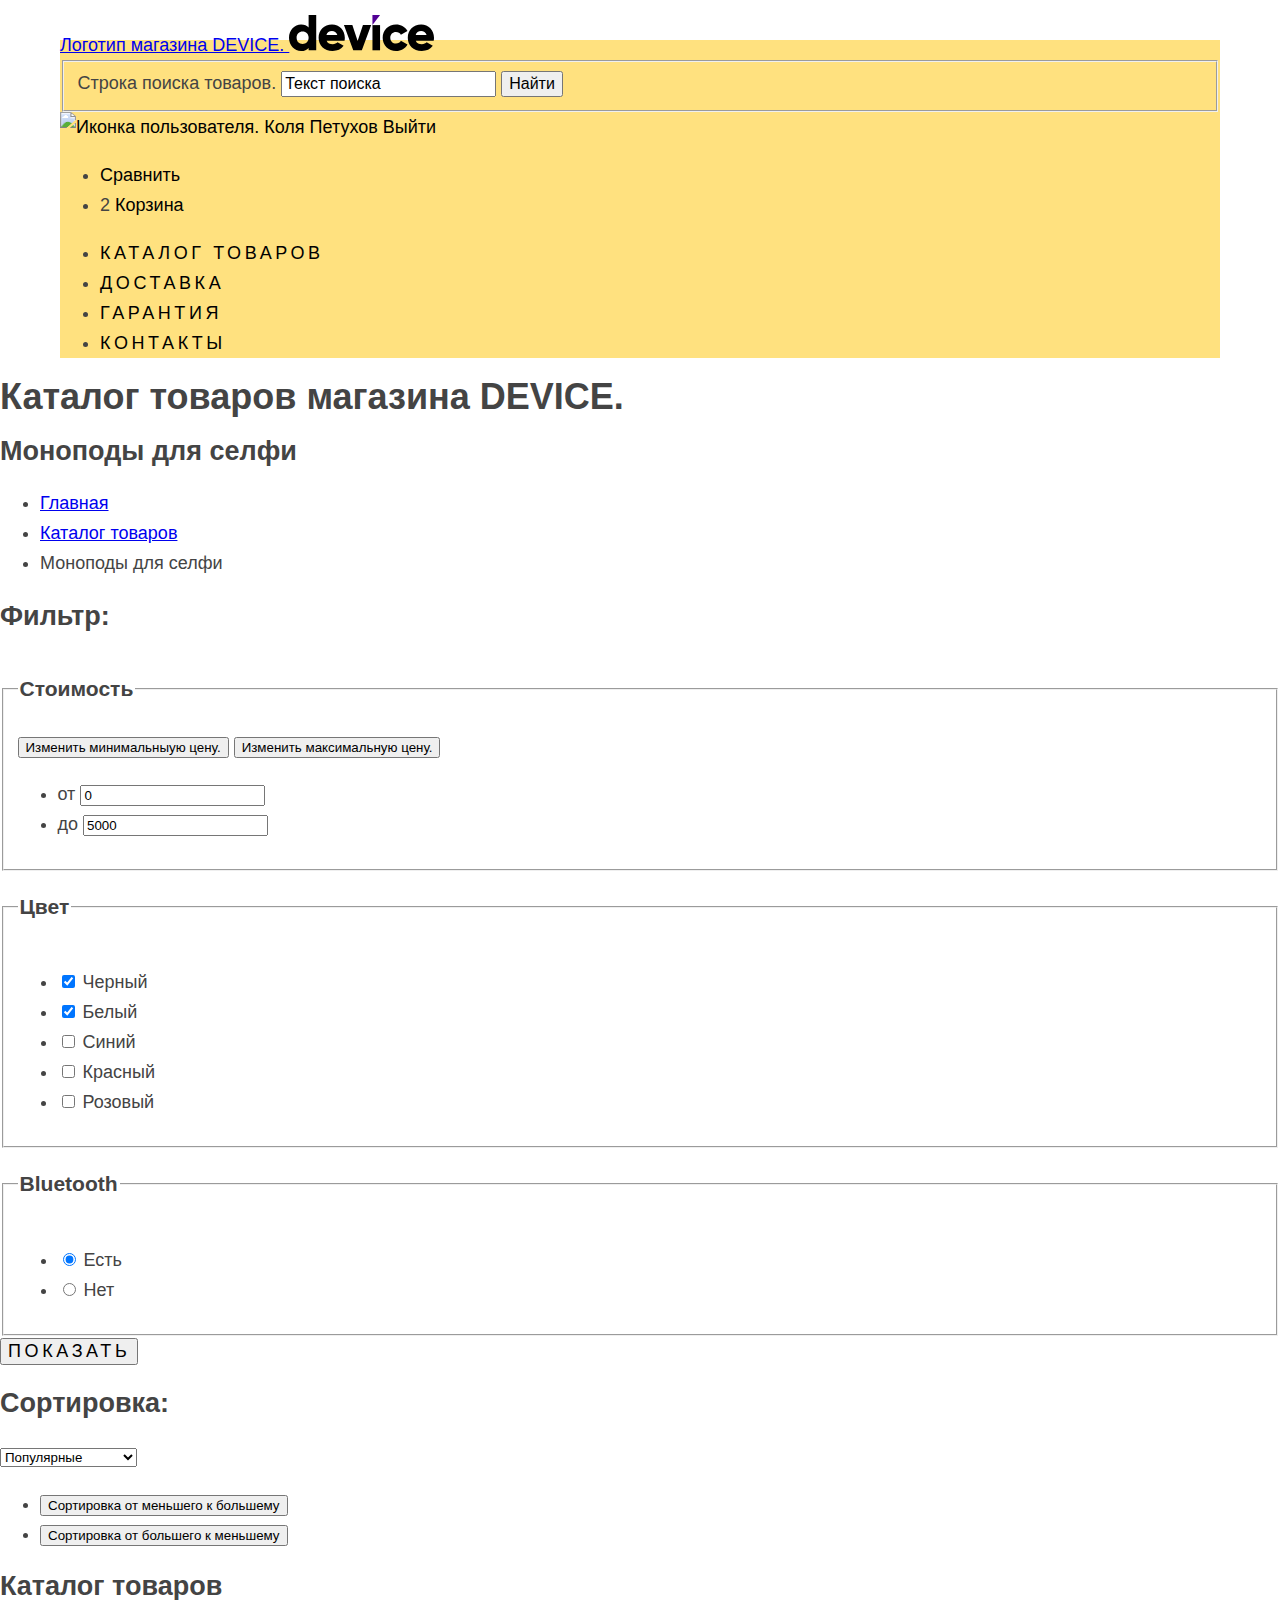
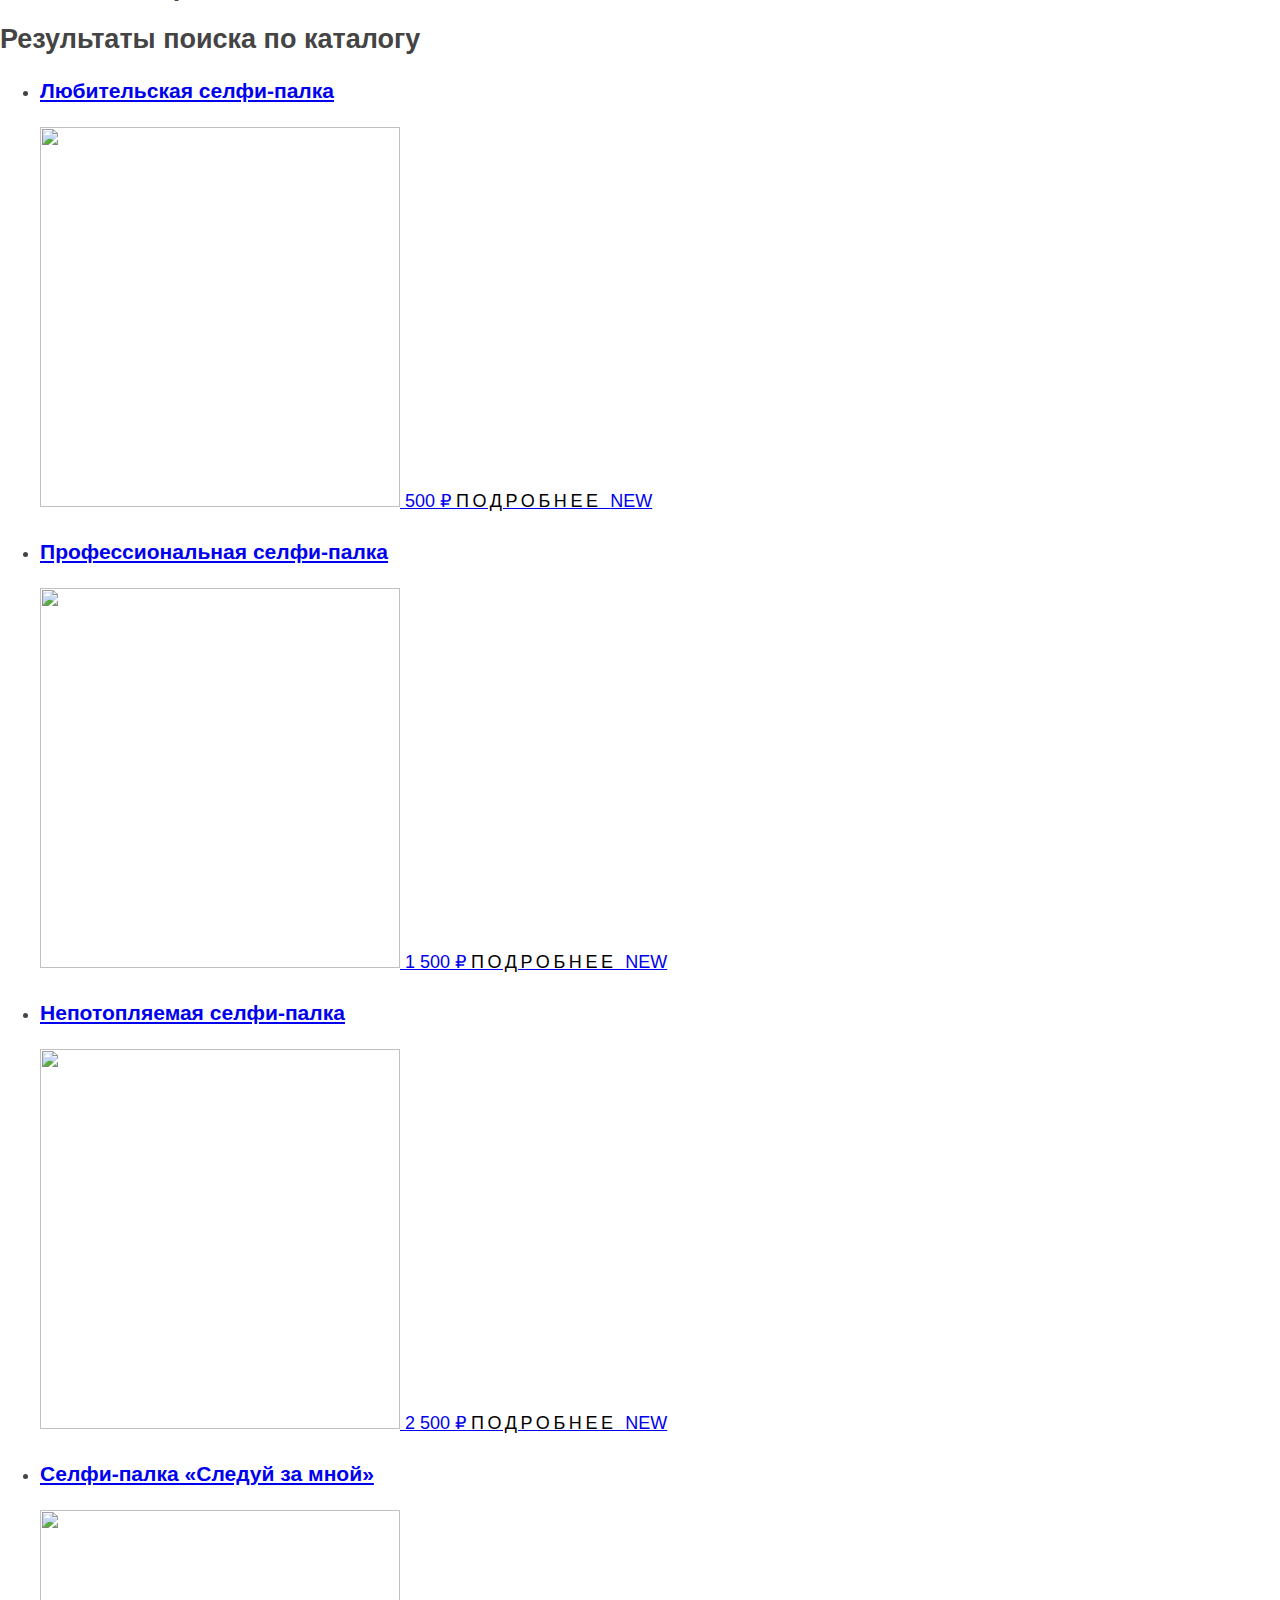
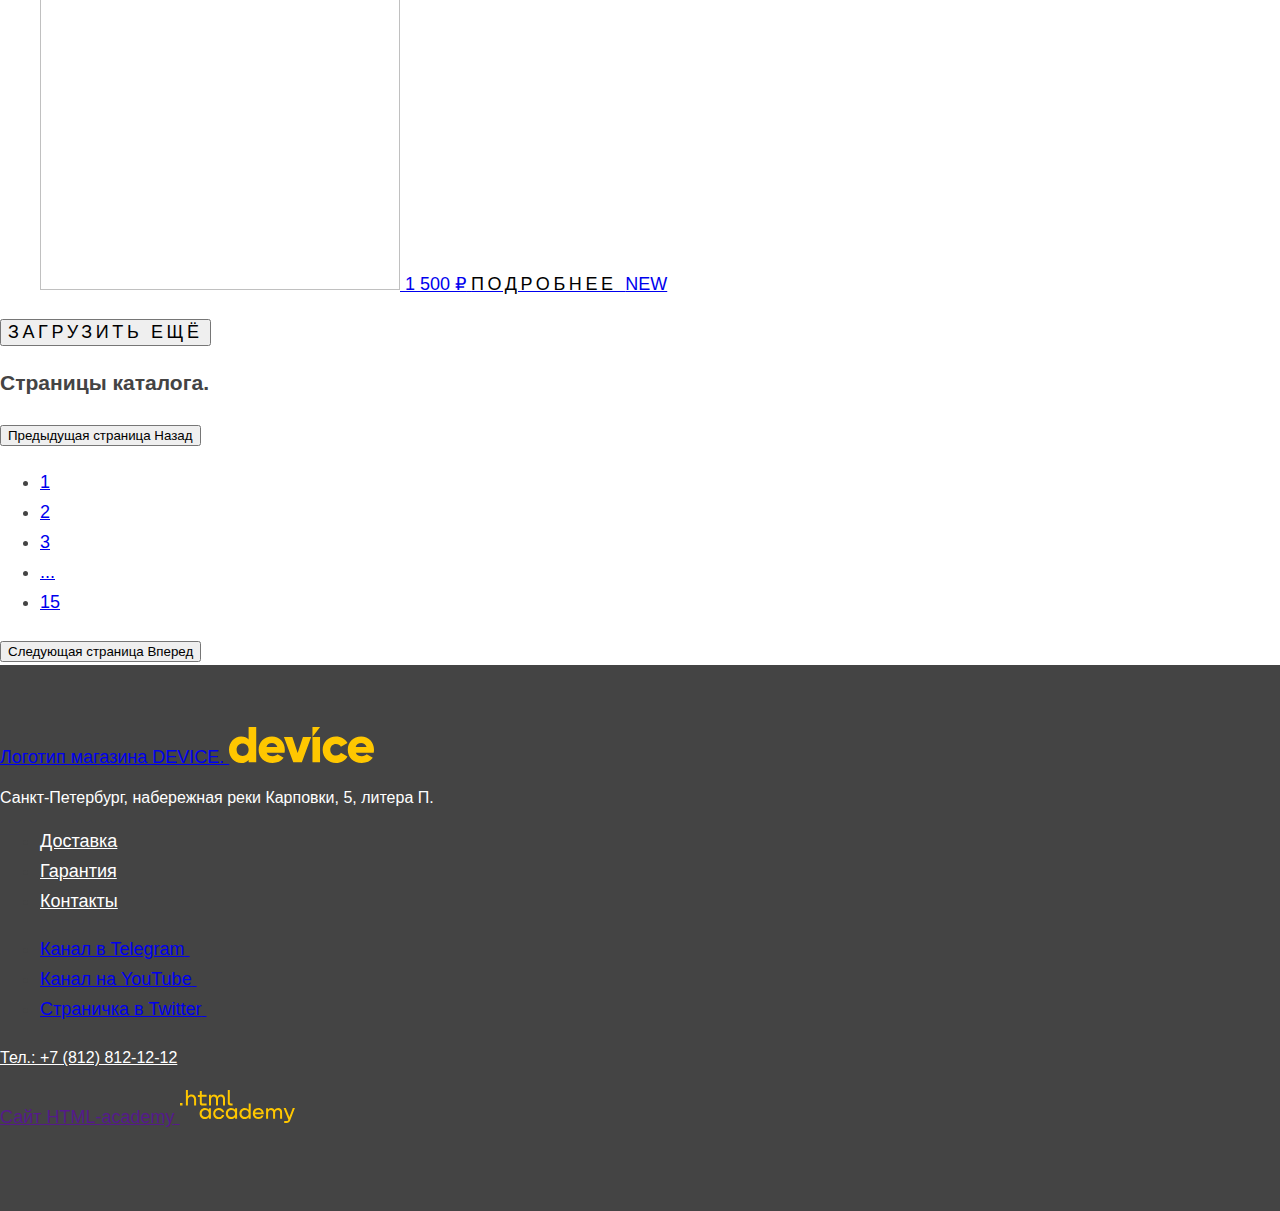
==== commit e940a483: "Базовая стилизация Index" ====
--- a/catalog.html
+++ b/catalog.html
@@ -3,6 +3,7 @@
   <head>
     <meta charset="utf-8">
     <title>Каталог магазина электроники DEVICE</title>
+    <link rel="stylesheet" href="styles/styles.css">
   </head>
   <body class="page">
     <header class="page-haeder">
@@ -35,7 +36,7 @@
           </fieldset>
         </form>
         <a class="login-button" href="#">
-          <img class="user-icon" src="#" width="15" height="12" alt="Иконка пользователя.">
+          <img class="user-icon" src="images/user-icon.svg" width="15" height="12" alt="Иконка пользователя.">
           <span class="name-user">Коля Петухов</span>
           <span class="auth-button non-auth">Выйти</span>
         </a>
@@ -248,7 +249,7 @@
                 <h3 class="product-title">
                   Любительская селфи-палка
                 </h3>
-                <img class="product-image" src="#" width="360" height="380" aria-hidden>
+                <img class="product-image" src="images/product/amateur-monopod.jpg" width="360" height="380" aria-hidden>
                 <span class="product-price">500 ₽</span>
                 <span class="button about-product">
                   Подробнее
@@ -263,7 +264,7 @@
                 <h3 class="product-title">
                   Профессиональная селфи-палка
                 </h3>
-                <img class="product-image" src="#" width="360" height="380" aria-hidden>
+                <img class="product-image" src="images/product/professional-monopod.jpg" width="360" height="380" aria-hidden>
                 <span class="product-price">1 500 ₽</span>
                 <span class="button about-product">
                   Подробнее
@@ -278,7 +279,7 @@
                 <h3 class="product-title">
                   Непотопляемая селфи-палка
                 </h3>
-                <img class="product-image" src="#" width="360" height="380" aria-hidden>
+                <img class="product-image" src="images/product/unsinkable-monopod.jpg" width="360" height="380" aria-hidden>
                 <span class="product-price">2 500 ₽</span>
                 <span class="button about-product">
                   Подробнее
@@ -293,7 +294,7 @@
                 <h3 class="product-title">
                   Селфи-палка «Следуй за мной»
                 </h3>
-                <img class="product-image" src="#" width="360" height="380" aria-hidden>
+                <img class="product-image" src="images/product/follow-me-monopod.jpg" width="360" height="380" aria-hidden>
                 <span class="product-price">1 500 ₽</span>
                 <span class="button about-product">
                   Подробнее
@@ -403,19 +404,19 @@
         <li class="social-item">
           <a class="social-link" href="https://t.me/htmlacademy">
             <span class="visually-hidden">Канал в Telegram</span>
-            <img class="social-icon" src="#" width="14" height="12" aria-hidden>
+            <img class="social-icon" src="images/social/telegram.svg" width="14" height="12" aria-hidden>
           </a>
         </li>
         <li class="social-item">
           <a class="social-link" href="https://www.youtube.com/user/htmlacademyru">
             <span class="visually-hidden">Канал на YouTube</span>
-            <img class="social-icon" src="#" width="16" height="11 " aria-hidden>
+            <img class="social-icon" src="images/social/youtube.svg" width="16" height="11 " aria-hidden>
           </a>
         </li>
         <li class="social-item">
           <a class="social-link" href="https://twitter.com/htmlacademy_ru">
             <span class="visually-hidden">Страничка в Twitter</span>
-            <img class="social-icon" src="#" width="15" height="14" aria-hidden>
+            <img class="social-icon" src="images/social/twitter.svg" width="15" height="14" aria-hidden>
           </a>
         </li>
       </ul>
--- a/styles/styles.css
+++ b/styles/styles.css
@@ -0,0 +1,301 @@
+@font-face {
+  font-style: normal;
+  font-weight: 800;
+  font-family: "Raleway";
+
+  font-display: swap;
+  src: url("../fonts/raleway/raleway-800.woff2") format("woff2"),
+       url("../fonts/raleway/raleway-800.woff2") format("woff");
+}
+
+@font-face {
+  font-style: normal;
+  font-weight: 400;
+  font-family: "Rubik";
+
+  font-display: swap;
+  src: url("../fonts/rubik/rubik-400.woff2") format("woff2"),
+       url("../fonts/rubik/rubik-400.woff2") format("woff");
+}
+
+@font-face {
+  font-style: normal;
+  font-weight: 700;
+  font-family: "Rubik";
+
+  font-display: swap;
+  src: url("../fonts/rubik/rubik-700.woff2") format("woff2")
+       url("../fonts/rubik/rubik-700.woff2") format("woff");
+}
+
+:root {
+  /*primary colors*/
+  --color-black: #000000;
+  --color-dark-gray: #444444;
+  --color-gray: #dcdcdc;
+  --color-light-gray: #ebebeb;
+  --color-light: #f0f0f0;
+  --color-white: #ffffff;
+
+  /*additional colors*/
+  --color-yellow: #ffe17f;
+  --color-yellow-hover: #ffc700;
+  --color-purple: #af4fff;
+
+  /*status colors*/
+  --color-error: #ff3d3d;
+  --color-warning: #fd912e;
+  --color-success: #08af00;
+}
+
+.button {
+  color: var(--color-black);
+  font-family: Raleway, "Arial Black", Arial, sans-serif;
+  font-size: 18px;
+  line-height: normal;
+  letter-spacing: 0.2em;
+  text-decoration: none;
+  text-transform: uppercase;
+}
+
+.page {
+  margin: 0;
+  font-weight: 400;
+  font-size: 18px;
+  line-height: 30px;
+  font-family: Rubik, Arial, sans-serif;
+  color: var(--color-dark-gray);
+
+  background-color: var(--color-white);
+}
+
+/*header*/
+.page-haeder {
+  min-height: 186px;
+  padding-top: 15px;
+  margin: 0 auto;
+  background: linear-gradient(transparent 40px, var(--color-yellow) 40px);
+  width: 1160px;
+}
+
+.input-search {
+  font-family: inherit;
+  font-size: 16px;
+  line-height: 20px;
+  color: var(--color-black);
+}
+
+.input-search::placeholder {
+  font-family: inherit;
+  font-size: 16px;
+  line-height: 20px;
+  color: var(--color-black);
+  opacity: 0.3;
+}
+
+.button-search {
+  font-family: inherit;
+  font-size: 16px;
+  line-height: 20px;
+  color: var(--color-black);
+}
+
+.login-button {
+  color: var(--color-black);
+  text-decoration: none;
+}
+
+.compare,
+.cart {
+  text-decoration: none;
+  color: var(--color-black);
+}
+
+/*slider*/
+
+.hero-slider-item {
+  margin: 0 auto;
+  width: 1160px;
+  min-height: 544px;
+  background: linear-gradient(var(--color-yellow) 134px, transparent 134px);
+}
+
+.slider-number {
+  font-size: 180px;
+  color: var(--color-white);
+}
+
+.slide-title {
+  font-family: Raleway, "Arial Black", Arial, sans-serif;
+  font-size: 50px;
+  line-height: 50px;
+  color: var(--color-black);
+}
+
+.feature-title {
+  font-size: 16px;
+}
+
+.feature-value {
+  font-size: 36px;
+}
+
+/*category*/
+.category {
+  width: 1160px;
+  margin: 0 auto;
+}
+
+.category-item {
+  width: 160px;
+  min-height: 253px;
+  background: linear-gradient(var(--color-yellow) 160px, transparent 160px);
+}
+
+.category-link {
+  text-decoration: none;
+  font-family: Raleway, "Arial Black", Arial, sans-serif;
+  font-size: 18px;
+  line-height: 24px;
+  letter-spacing: -0.02em;
+  color: var(--color-black);
+}
+
+.category-title {
+  font-size: inherit;
+}
+
+/*property*/
+.property {
+  background: linear-gradient(transparent 102px,var(--color-light-gray) 102px);
+}
+
+.property-item {
+  width: 1160px;
+  min-height: 319px;
+  padding-bottom: 72px;
+  margin: 0 auto;
+}
+
+.property-title {
+  font-family: Raleway, "Arial Black", Arial, sans-serif;
+  font-size: 50px;
+  line-height: 50px;
+  color: var(--color-black);
+}
+
+/*delivery on order*/
+
+.delivery-on-order {
+  width: 1160px;
+  min-height: 100px;
+  margin: 0 auto;
+}
+
+.button-title {
+  font-size: 20px;
+}
+
+/*about*/
+
+.about-title {
+  font-family: Raleway, "Arial Black", Arial, sans-serif;
+  font-size: 50px;
+  line-height: 50px;
+  color: var(--color-black);
+}
+
+.delivery-company-list {
+  line-height: 20px;
+  font-weight: 700;
+  letter-spacing: -0.02em;
+}
+
+
+/*contacts*/
+
+.contacts-title {
+  font-family: Raleway, "Arial Black", Arial, sans-serif;
+  font-size: 50px;
+  line-height: 50px;
+  color: var(--color-black);
+}
+
+.address-title,
+.working-hours-title {
+  font-size: 24px;
+}
+
+.contacts-address {
+  font-style: normal;
+}
+
+.phone {
+  color: inherit;
+}
+
+/*subscribe*/
+.subscribe {
+  min-height: 421px;
+  background-color: var(--color-light-gray);
+  padding: 64px 0 56px;
+}
+
+.subscribe-contain {
+  width: 1160px;
+  margin: 0 auto;
+}
+
+.subscribe-title {
+  font-family: Raleway, "Arial Black", Arial, sans-serif;
+  font-size: 50px;
+  line-height: 50px;
+  color: var(--color-black);
+}
+
+.subscribe-field {
+  font-family: inherit;
+  font-size: 18px;
+  line-height: 30px;
+  color: inherit;
+}
+
+.subscribe-field::placeholder {
+  font-family: inherit;
+  font-size: 18px;
+  line-height: 30px;
+  color: inherit;
+  opacity: 0.5;
+}
+
+/*footer*/
+.page-footer {
+  background-color: var(--color-dark-gray);
+  padding: 62px 0 61px;
+}
+
+.page-footer-wrapper {
+  width: 1160px;
+  margin: 0 auto;
+}
+
+.footer-address {
+  font-style: normal;
+  color: var(--color-white);
+}
+
+.footer-address .shop-location {
+  line-height: 20px;
+  font-size: 16px;
+}
+
+.footer-navigation-link {
+  color: var(--color-white);
+  line-height: normal;
+}
+
+.footer-phone {
+  color: var(--color-white);
+  line-height: 20px;
+  font-size: 16px;
+}
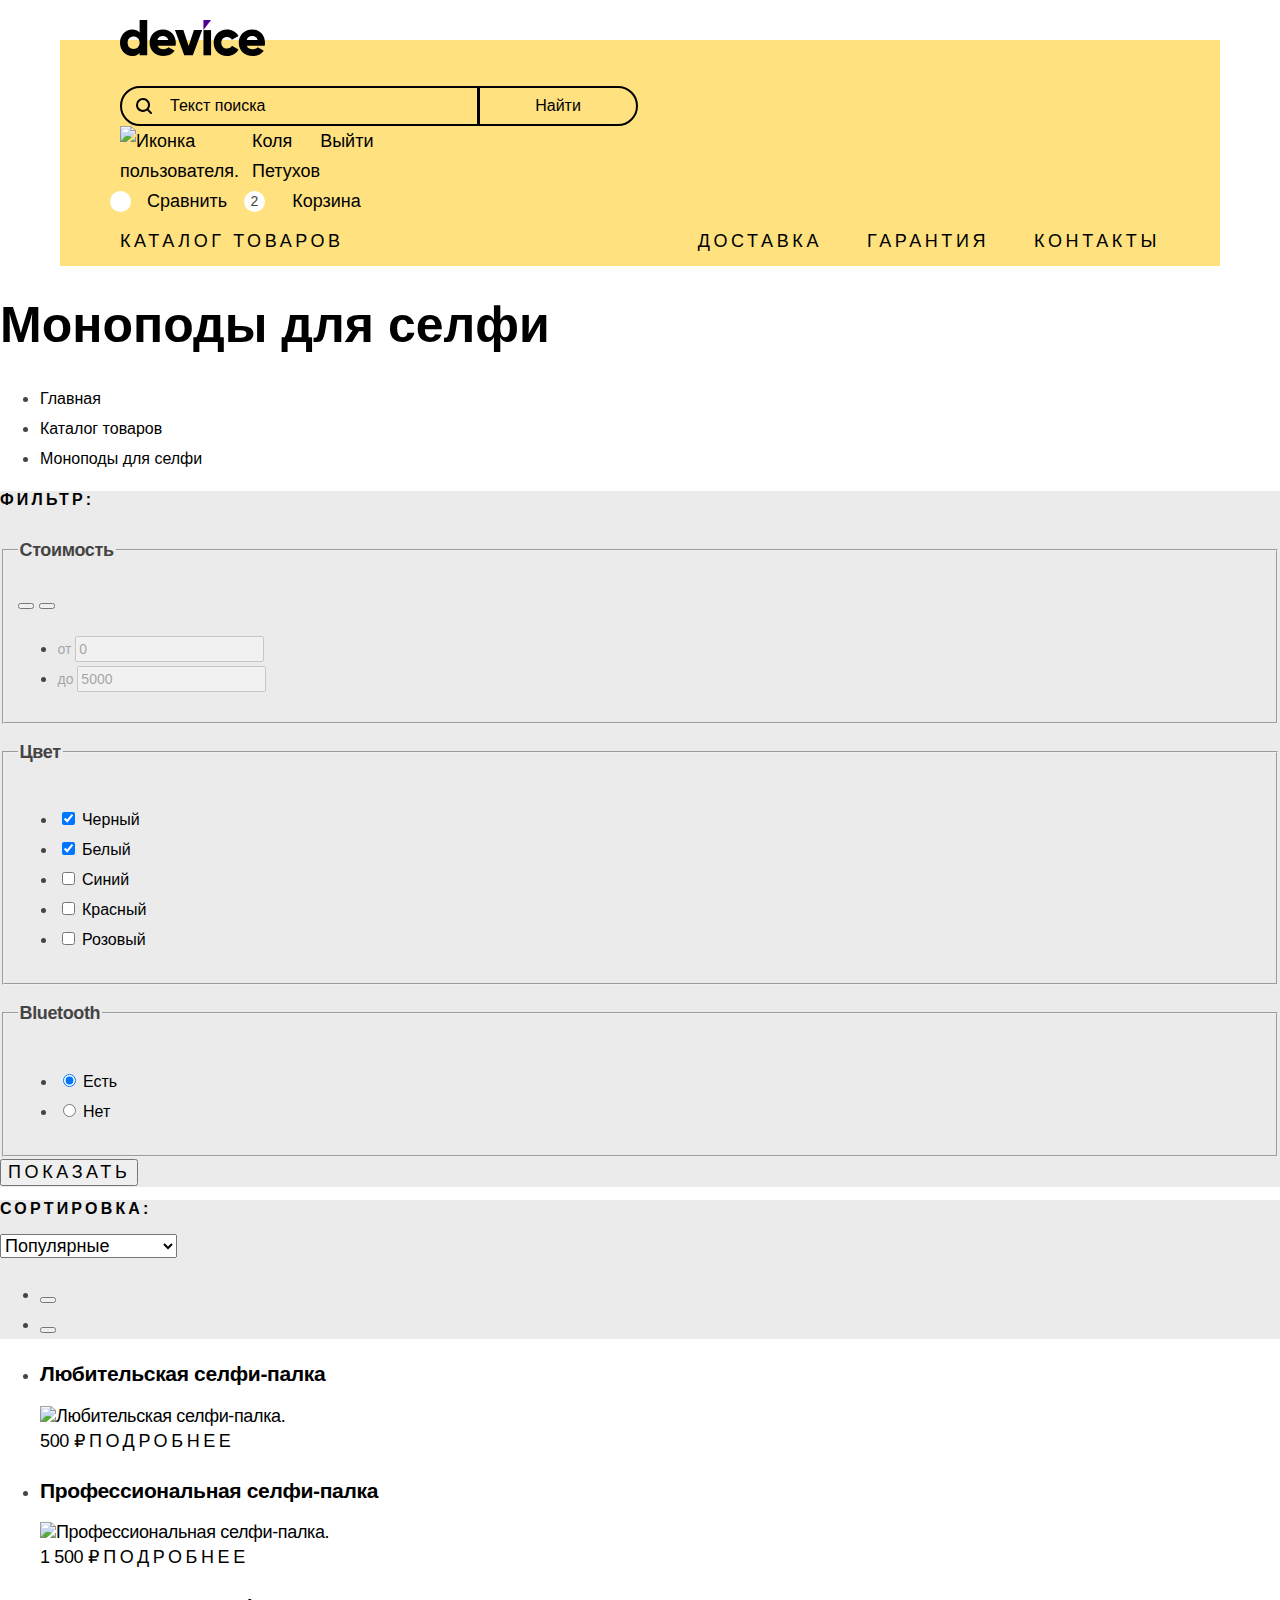
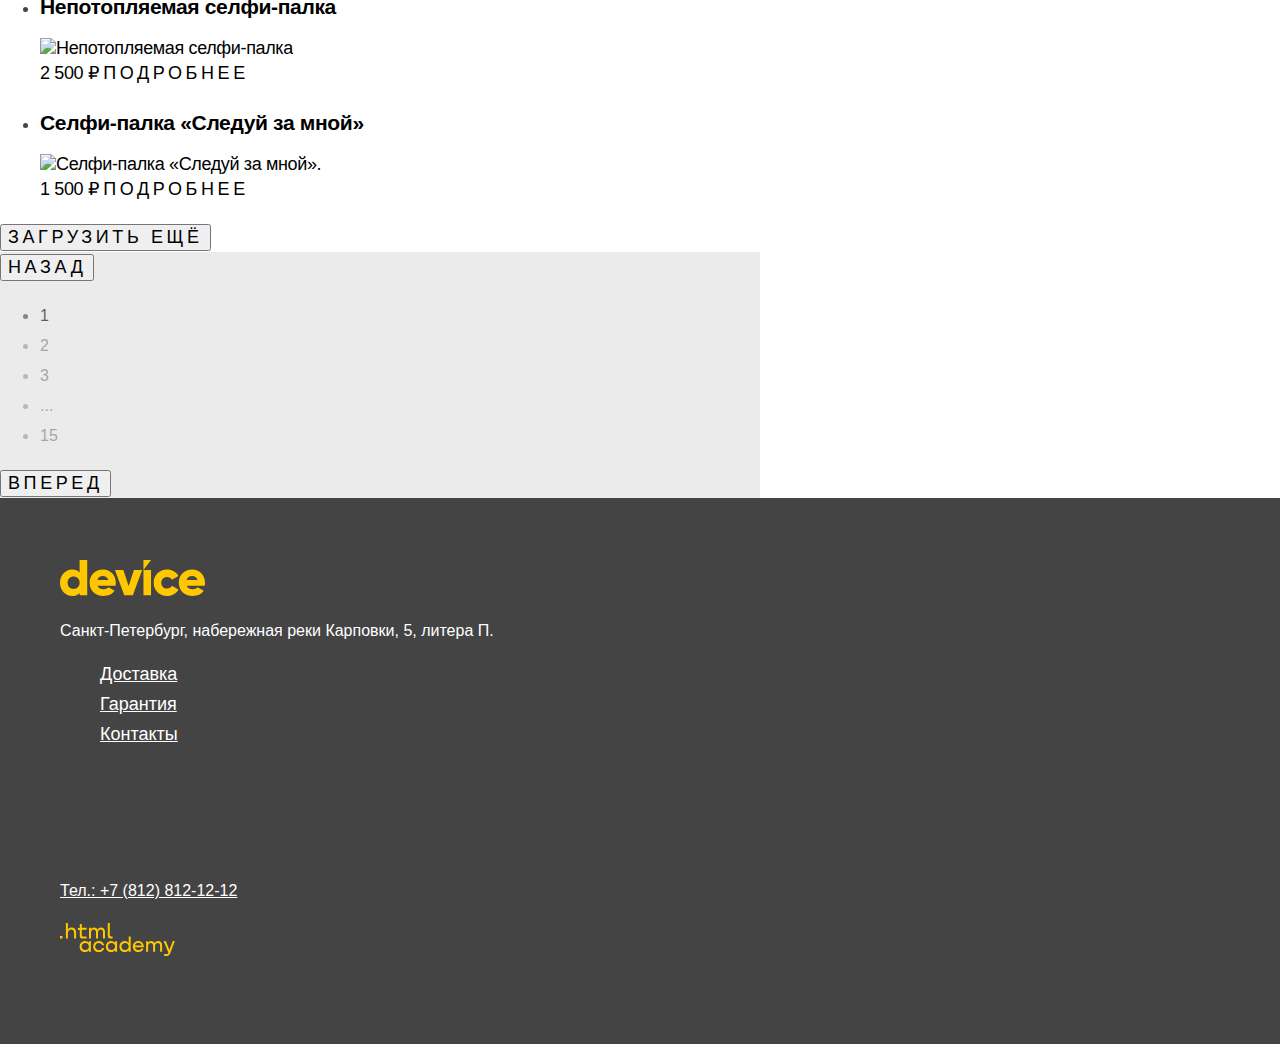
==== commit 24057486: "Верстка к созвону 06.08.2023" ====
--- a/catalog.html
+++ b/catalog.html
@@ -21,25 +21,31 @@
           <path d="M83.458 0V10.1L91.0633 0H83.458Z" fill="#510094"/>
           </svg>
       </a>
+      <form class="search-form" action="https://echo.htmlacademy.ru" method="get">
+        <fieldset class="search-form-group">
+          <label class="label-search">
+            <span class="visually-hidden">
+              Строка поиска товаров.
+            </span>
+            <input class="input-search" type="text" name="search" placeholder="Поиск по сайту" value="Текст поиска" required>
+          </label>
+          <button class="button-search" type="submit">
+            Найти
+          </button>
+        </fieldset>
+      </form>
       <nav class="user-navigation">
-        <form class="search-form" action="https://echo.htmlacademy.ru" method="get">
-          <fieldset class="search-form-group">
-            <label class="label-search">
-              <span class="visually-hidden">
-                Строка поиска товаров.
-              </span>
-              <input class="input-search" type="text" name="search" placeholder="Поиск по сайту" value="Текст поиска" required>
-            </label>
-            <button class="button-search" type="submit">
-              Найти
-            </button>
-          </fieldset>
-        </form>
         <a class="login-button" href="#">
-          <img class="user-icon" src="images/user-icon.svg" width="15" height="12" alt="Иконка пользователя.">
+          <div class="user-icon-container">
+            <img class="user-icon" src="images/user-icon.svg" width="15" height="12" alt="Иконка пользователя.">
+          </div>
           <span class="name-user">Коля Петухов</span>
-          <span class="auth-button non-auth">Выйти</span>
         </a>
+        <a class="login-button logout" href="#">
+          <span class="auth-button auth">Выйти</span>
+        </a>
+      </nav>
+      <nav class="shop-navigation">
         <ul class="shop-user-control-list">
           <li class="shop-user-control-item">
             <span class="count non-count"></span>
@@ -59,9 +65,54 @@
       <nav class="site-navigation">
         <ul class="site-navigation-list">
           <li class="site-navigation-item">
-            <a class="button site-navigation-link" href="catalog.html">
-              Каталог товаров
-            </a>
+            <label class="button site-navigation-link" for="catalog-category">
+                Каталог товаров
+            </label>
+            <input class="visually-hidden" type="checkbox" id="catalog-category">
+            <ul class="menu-category-list">
+              <li class="menu-category-item">
+                <ul class="submenu-list">
+                  <li class="submenu-item">
+                    <a class="submenu-link" href="#">
+                      Виртуальная реальность
+                    </a>
+                  </li>
+                  <li class="submenu-item">
+                    <a class="submenu-link" href="catalog.html">
+                      Моноподы для cелфи
+                    </a>
+                  </li>
+                  <li class="submenu-item">
+                    <a class="submenu-link" href="#">
+                      Экшн-камеры
+                    </a>
+                  </li>
+                </ul>
+              </li>
+              <li class="menu-category-item">
+                <ul class="submenu-list">
+                  <li class="submenu-item">
+                    <a class="submenu-link" href="#">
+                      Фитнес-браслеты
+                    </a>
+                  </li>
+                  <li class="submenu-item">
+                    <a class="submenu-link" href="#">
+                      Умные часы
+                    </a>
+                  </li>
+                </ul>
+              </li>
+              <li class="menu-category-item">
+                <ul class="submenu-list">
+                  <li class="submenu-item">
+                    <a class="submenu-link" href="#">
+                      Квадрокоптеры
+                    </a>
+                  </li>
+                </ul>
+              </li>
+            </ul>
           </li>
           <li class="site-navigation-item">
             <a class="button site-navigation-link" href="#delivery">
@@ -79,17 +130,13 @@
             </a>
           </li>
         </ul>
-        <!-- здесь будет выпадашка для каталога -->
       </nav>
     </header>
     <main class="page-main">
-      <h1 class="visually-hidden">
-        Каталог товаров магазина DEVICE.
-      </h1>
       <header class="main-header">
-        <h2 class="main-header-title">
+        <h1 class="main-header-title">
           Моноподы для селфи
-        </h2>
+        </h1>
         <ul class="breadcrumbs-list">
           <li class="breadcrumbs-item">
             <a class="breadcrumbs-link" href="index.html">
@@ -102,9 +149,9 @@
             </a>
           </li>
           <li class="breadcrumbs-item">
-            <span class="breadcrumbs-link">
+            <a class="breadcrumbs-link">
               Моноподы для селфи
-            </span>
+            </a>
           </li>
         </ul>
       </header>
@@ -158,31 +205,41 @@
               <li class="filter-color-item">
                 <label class="color">
                   <input class="color-checkbox" type="checkbox" name="black" checked>
-                  Черный
+                  <span class="color-text">
+                    Черный
+                  </span>
                 </label>
               </li>
               <li class="filter-color-item">
                 <label class="color">
                   <input class="color-checkbox" type="checkbox" name="white" checked>
-                  Белый
+                  <span class="color-text">
+                    Белый
+                  </span>
                 </label>
               </li>
               <li class="filter-color-item">
                 <label class="color">
                   <input class="color-checkbox" type="checkbox" name="deep-blue">
-                  Синий
+                  <span class="color-text">
+                    Синий
+                  </span>
                 </label>
               </li>
               <li class="filter-color-item">
                 <label class="color">
                   <input class="color-checkbox" type="checkbox" name="red" >
-                  Красный
+                  <span class="color-text">
+                    Красный
+                  </span>
                 </label>
               </li>
               <li class="filter-color-item">
                 <label class="color">
                   <input class="color-checkbox" type="checkbox" name="pink">
-                  Розовый
+                  <span class="color-text">
+                    Розовый
+                  </span>
                 </label>
               </li>
             </ul>
@@ -197,13 +254,17 @@
               <li class="filter-bluetooth-item">
                 <label class="bluetooth">
                   <input class="bluetooth-radio" type="radio" name="bluetooth" value="yes" checked>
-                  Есть
+                  <span class="bluetooth-text">
+                    Есть
+                  </span>
                 </label>
               </li>
               <li class="filter-bluetooth-item">
                 <label class="bluetooth">
                   <input class="bluetooth-radio" type="radio" name="bluetooth" value="no">
-                  Нет
+                  <span class="bluetooth-text">
+                    Нет
+                  </span>
                 </label>
               </li>
             </ul>
@@ -249,13 +310,14 @@
                 <h3 class="product-title">
                   Любительская селфи-палка
                 </h3>
-                <img class="product-image" src="images/product/amateur-monopod.jpg" width="360" height="380" aria-hidden>
-                <span class="product-price">500 ₽</span>
+                <div class="product-image-container">
+                  <img class="product-image" src="images/product/amateur-monopod.jpg" width="360" height="380" alt="Любительская селфи-палка." aria-hidden>
+                </div>
+                <span class="product-price">
+                  500 ₽
+                </span>
                 <span class="button about-product">
                   Подробнее
-                </span>
-                <span class="new-mark">
-                  NEW
                 </span>
               </a>
             </li>
@@ -264,13 +326,14 @@
                 <h3 class="product-title">
                   Профессиональная селфи-палка
                 </h3>
-                <img class="product-image" src="images/product/professional-monopod.jpg" width="360" height="380" aria-hidden>
-                <span class="product-price">1 500 ₽</span>
+                <div class="product-image-container">
+                  <img class="product-image" src="images/product/professional-monopod.jpg" width="360" height="380" alt="Профессиональная селфи-палка." aria-hidden>
+                </div>
+                <span class="product-price">
+                  1 500 ₽
+                </span>
                 <span class="button about-product">
                   Подробнее
-                </span>
-                <span class="new-mark">
-                  NEW
                 </span>
               </a>
             </li>
@@ -279,13 +342,14 @@
                 <h3 class="product-title">
                   Непотопляемая селфи-палка
                 </h3>
-                <img class="product-image" src="images/product/unsinkable-monopod.jpg" width="360" height="380" aria-hidden>
-                <span class="product-price">2 500 ₽</span>
+                <div class="product-image-container">
+                  <img class="product-image" src="images/product/unsinkable-monopod.jpg" width="360" height="380" alt="Непотопляемая селфи-палка" aria-hidden>
+                </div>
+                <span class="product-price">
+                  2 500 ₽
+                </span>
                 <span class="button about-product">
                   Подробнее
-                </span>
-                <span class="new-mark">
-                  NEW
                 </span>
               </a>
             </li>
@@ -294,13 +358,14 @@
                 <h3 class="product-title">
                   Селфи-палка «Следуй за мной»
                 </h3>
-                <img class="product-image" src="images/product/follow-me-monopod.jpg" width="360" height="380" aria-hidden>
-                <span class="product-price">1 500 ₽</span>
+                <div class="product-image-container">
+                  <img class="product-image" src="images/product/follow-me-monopod.jpg" width="360" height="380" alt="Селфи-палка «Следуй за мной»." aria-hidden>
+                </div>
+                <span class="product-price">
+                  1 500 ₽
+                </span>
                 <span class="button about-product">
                   Подробнее
-                </span>
-                <span class="new-mark">
-                  NEW
                 </span>
               </a>
             </li>
@@ -313,7 +378,7 @@
           <h3 class="visually-hidden">
             Страницы каталога.
           </h3>
-          <button class="pagination-button disbled" type="button">
+          <button class="button pagination-button disbled" type="button">
             <span class="visually-hidden">
               Предыдущая страница
             </span>
@@ -358,7 +423,7 @@
               </a>
             </li>
           </ul>
-          <button class="pagination-button " type="button">
+          <button class="button pagination-button " type="button">
             <span class="visually-hidden">
               Следующая страница
             </span>
@@ -370,69 +435,73 @@
       </section>
     </main>
     <footer class="page-footer">
-      <a class="logo logo-footer" href="index.html">
-        <span class="visually-hidden">
-          Логотип магазина DEVICE.
-        </span>
-        <svg class="logo-image" xmlns="http://www.w3.org/2000/svg" width="145" height="36" fill="none" viewBox="0 0 145 36">
-          <path fill="#FFC700" d="M27.22 0v35.3h-7.6v-2.4c-1.7 1.9-4.1 3.1-7.51 3.1C5.5 36 0 30.2 0 22.7 0 15.2 5.5 9.4 12.1 9.4c3.41 0 5.91 1.2 7.51 3.1V0h7.6Zm-7.6 22.7c0-3.8-2.5-6.2-6.01-6.2-3.5 0-6 2.4-6 6.2 0 3.8 2.5 6.2 6 6.2 3.5-.1 6-2.4 6-6.2ZM43.73 29.2c2.1 0 3.8-.8 4.8-1.9l6.1 3.5c-2.5 3.4-6.2 5.2-11 5.2-8.6 0-14.01-5.8-14.01-13.3 0-7.5 5.4-13.3 13.4-13.3 7.41 0 12.82 5.7 12.82 13.3 0 1.1-.1 2.1-.3 3H37.63c1 2.6 3.3 3.5 6.1 3.5Zm4.6-9.1c-.8-2.9-3.1-4-5.4-4-2.9 0-4.8 1.4-5.5 4h10.9ZM82.16 10.1l-9.31 25.2h-8.6l-9.31-25.2h8.4l5.3 16 5.31-16h8.2ZM83.46 10.1h7.6v25.2h-7.6V10.1ZM93.67 22.7c0-7.5 5.7-13.3 13.4-13.3 4.9 0 9.21 2.6 11.41 6.5l-6.6 3.8c-.9-1.8-2.7-2.8-4.9-2.8-3.3 0-5.71 2.4-5.71 5.8 0 3.5 2.4 5.8 5.7 5.8 2.2 0 4.1-1.1 4.9-2.8l6.61 3.8c-2.1 3.9-6.4 6.5-11.4 6.5-7.71 0-13.41-5.8-13.41-13.3ZM132.9 29.2c2.1 0 3.8-.8 4.8-1.9l6.1 3.5c-2.5 3.4-6.2 5.2-11 5.2-8.61 0-14.02-5.8-14.02-13.3 0-7.5 5.5-13.3 13.41-13.3 7.4 0 12.81 5.7 12.81 13.3 0 1.1-.1 2.1-.3 3h-17.91c1 2.6 3.3 3.5 6.1 3.5Zm4.7-9.1c-.8-2.9-3.1-4-5.4-4-2.91 0-4.81 1.4-5.51 4h10.9ZM83.46 0v10.1L91.06 0h-7.6Z"/>
-        </svg>
-      </a>
-      <address class="footer-address">
-        <p class="shop-location">
-          Санкт-Петербург, набережная реки Карповки, 5, литера П.
-        </p>
-      </address>
-      <ul class="footer-navigation-list">
-        <li class="footer-navigation-item">
-          <a class="footer-navigation-link" href="#delivery">
-            Доставка
-          </a>
-        </li>
-        <li class="footer-navigation-item">
-          <a class="footer-navigation-link" href="#guarantee">
-            Гарантия
-          </a>
-        </li>
-        <li class="footer-navigation-item">
-          <a class="footer-navigation-link" href="#contacts">
-            Контакты
-          </a>
-        </li>
-      </ul>
-      <ul class="social-list">
-        <li class="social-item">
-          <a class="social-link" href="https://t.me/htmlacademy">
-            <span class="visually-hidden">Канал в Telegram</span>
-            <img class="social-icon" src="images/social/telegram.svg" width="14" height="12" aria-hidden>
-          </a>
-        </li>
-        <li class="social-item">
-          <a class="social-link" href="https://www.youtube.com/user/htmlacademyru">
-            <span class="visually-hidden">Канал на YouTube</span>
-            <img class="social-icon" src="images/social/youtube.svg" width="16" height="11 " aria-hidden>
-          </a>
-        </li>
-        <li class="social-item">
-          <a class="social-link" href="https://twitter.com/htmlacademy_ru">
-            <span class="visually-hidden">Страничка в Twitter</span>
-            <img class="social-icon" src="images/social/twitter.svg" width="15" height="14" aria-hidden>
-          </a>
-        </li>
-      </ul>
-      <address class="footer-address">
-        <a class="phone footer-phone" href="tel:+78128121212">
-          Тел.: +7 (812) 812-12-12
-        </a>
-      </address>
-      <p class="logo-academy-conteiner">
-        <a class="logo-academy" href="">
-          <span class="visually-hidden">Сайт HTML-academy</span>
-          <svg xmlns="http://www.w3.org/2000/svg" width="115" height="33" fill="none" viewBox="0 0 115 33">
-            <path fill="#FFC700" d="M0 12.9v2.6h2.5v-2.6H0ZM11.6 4.5c-1.6 0-2.8.7-3.6 1.7h-.1V0h-2v15.5h2v-5.3c0-2.1 1.3-3.6 3.3-3.6 1.8 0 2.9 1.4 2.9 3.2v5.7h2V9.4c.1-3-1.8-4.9-4.5-4.9ZM26.6 4.8h-4.8V1.1h-2v3.8h-1.9v2h1.9v6c0 1.7 1 2.7 2.7 2.7h4.1v-2h-3.7c-.7 0-1.1-.4-1.1-1.1V6.8h4.8v-2ZM41.1 4.6c-1.6 0-2.9.8-3.5 2.1h-.1c-.6-1.2-1.8-2.1-3.4-2.1-1.4 0-2.5.8-3.1 1.8h-.1V4.8H29v10.6h2V10c0-2 1-3.5 2.6-3.5 1.5 0 2.4 1 2.4 2.6v6.3h2V9.8c0-2.4 1.4-3.3 2.6-3.3 1.5 0 2.4 1 2.4 2.6v6.3h2V8.9c.1-2.5-1.4-4.3-3.9-4.3ZM47.8 12.7c0 1.7 1 2.7 2.8 2.7h2v-2h-1.7c-.7 0-1.1-.4-1.1-1.1V0h-2v12.7ZM28.9 19.7c-.9-1.1-2.2-1.8-3.9-1.8-3.1 0-5.4 2.3-5.4 5.6s2.3 5.6 5.4 5.6c1.8 0 3-.8 3.8-1.9h.1v1.6h2V18.2h-2v1.5Zm-3.6 7.4c-2.2 0-3.6-1.6-3.6-3.6s1.4-3.6 3.6-3.6 3.6 1.6 3.6 3.6c0 1.9-1.4 3.6-3.6 3.6ZM44.2 22c-.5-2.4-2.6-4.1-5.4-4.1a5.4 5.4 0 0 0-5.6 5.6c0 3.1 2.2 5.6 5.6 5.6 2.8 0 4.9-1.8 5.4-4.2h-2.1a3.4 3.4 0 0 1-3.3 2.3c-2.2 0-3.6-1.6-3.6-3.6s1.4-3.6 3.6-3.6c1.6 0 2.8 1 3.3 2.2h2.1V22ZM55.1 19.7c-.9-1.1-2.2-1.8-3.9-1.8-3.1 0-5.4 2.3-5.4 5.6s2.3 5.6 5.4 5.6c1.8 0 3-.8 3.8-1.9h.1v1.6h2V18.2h-2v1.5Zm-3.6 7.4c-2.2 0-3.6-1.6-3.6-3.6s1.4-3.6 3.6-3.6 3.6 1.6 3.6 3.6c0 1.9-1.5 3.6-3.6 3.6ZM68.7 19.8c-.9-1.1-2.2-1.9-3.9-1.9-3.1 0-5.4 2.3-5.4 5.6s2.2 5.6 5.4 5.6c1.7 0 3-.8 3.8-1.8h.1v1.5h2V13.4h-2v6.4Zm-3.6 7.3c-2.2 0-3.6-1.6-3.6-3.6s1.4-3.6 3.6-3.6 3.6 1.6 3.6 3.6c-.1 2-1.5 3.6-3.6 3.6ZM78.3 17.9c-3.3 0-5.5 2.5-5.5 5.6 0 3 2.1 5.6 5.5 5.6 2.5 0 4.5-1.3 5.2-3.6h-2.1c-.5 1-1.6 1.6-3 1.6-1.9 0-3.3-1.3-3.4-2.9h8.8c.2-3.6-2-6.3-5.5-6.3Zm0 1.9c1.7 0 3 1 3.3 2.6h-6.5c.3-1.5 1.5-2.6 3.2-2.6ZM98.2 17.9c-1.6 0-2.9.8-3.6 2h-.1c-.6-1.2-1.8-2-3.4-2-1.4 0-2.5.7-3.1 1.8v-1.5h-1.9v10.6h2v-5.4c0-2 1-3.4 2.6-3.5 1.5 0 2.4 1 2.4 2.6v6.3h2v-5.6c0-2.4 1.4-3.3 2.6-3.3 1.5 0 2.4 1 2.4 2.6v6.3h2v-6.5c.1-2.6-1.4-4.4-3.9-4.4ZM109.4 27l-3.6-8.9h-2.2l4.8 11.6c-.3.9-.7 1.2-1.7 1.2h-2.5v2h2.5c1.8 0 2.8-.8 3.5-2.6l4.7-12.2h-2.1l-3.4 8.9Z"/>
+      <div class="page-footer-wrapper">
+        <a class="logo logo-footer" href="index.html">
+          <span class="visually-hidden">
+            Логотип магазина DEVICE.
+          </span>
+          <svg class="logo-image" xmlns="http://www.w3.org/2000/svg" width="145" height="36" fill="none" viewBox="0 0 145 36">
+            <path fill="#FFC700" d="M27.22 0v35.3h-7.6v-2.4c-1.7 1.9-4.1 3.1-7.51 3.1C5.5 36 0 30.2 0 22.7 0 15.2 5.5 9.4 12.1 9.4c3.41 0 5.91 1.2 7.51 3.1V0h7.6Zm-7.6 22.7c0-3.8-2.5-6.2-6.01-6.2-3.5 0-6 2.4-6 6.2 0 3.8 2.5 6.2 6 6.2 3.5-.1 6-2.4 6-6.2ZM43.73 29.2c2.1 0 3.8-.8 4.8-1.9l6.1 3.5c-2.5 3.4-6.2 5.2-11 5.2-8.6 0-14.01-5.8-14.01-13.3 0-7.5 5.4-13.3 13.4-13.3 7.41 0 12.82 5.7 12.82 13.3 0 1.1-.1 2.1-.3 3H37.63c1 2.6 3.3 3.5 6.1 3.5Zm4.6-9.1c-.8-2.9-3.1-4-5.4-4-2.9 0-4.8 1.4-5.5 4h10.9ZM82.16 10.1l-9.31 25.2h-8.6l-9.31-25.2h8.4l5.3 16 5.31-16h8.2ZM83.46 10.1h7.6v25.2h-7.6V10.1ZM93.67 22.7c0-7.5 5.7-13.3 13.4-13.3 4.9 0 9.21 2.6 11.41 6.5l-6.6 3.8c-.9-1.8-2.7-2.8-4.9-2.8-3.3 0-5.71 2.4-5.71 5.8 0 3.5 2.4 5.8 5.7 5.8 2.2 0 4.1-1.1 4.9-2.8l6.61 3.8c-2.1 3.9-6.4 6.5-11.4 6.5-7.71 0-13.41-5.8-13.41-13.3ZM132.9 29.2c2.1 0 3.8-.8 4.8-1.9l6.1 3.5c-2.5 3.4-6.2 5.2-11 5.2-8.61 0-14.02-5.8-14.02-13.3 0-7.5 5.5-13.3 13.41-13.3 7.4 0 12.81 5.7 12.81 13.3 0 1.1-.1 2.1-.3 3h-17.91c1 2.6 3.3 3.5 6.1 3.5Zm4.7-9.1c-.8-2.9-3.1-4-5.4-4-2.91 0-4.81 1.4-5.51 4h10.9ZM83.46 0v10.1L91.06 0h-7.6Z"/>
           </svg>
         </a>
-      </p>
+        <address class="footer-address">
+          <p class="shop-location">
+            Санкт-Петербург, набережная реки Карповки, 5, литера П.
+          </p>
+        </address>
+        <nav class="footer-navigation">
+          <ul class="footer-navigation-list">
+            <li class="footer-navigation-item">
+              <a class="footer-navigation-link" href="#delivery">
+                Доставка
+              </a>
+            </li>
+            <li class="footer-navigation-item">
+              <a class="footer-navigation-link" href="#guarantee">
+                Гарантия
+              </a>
+            </li>
+            <li class="footer-navigation-item">
+              <a class="footer-navigation-link" href="#contacts">
+                Контакты
+              </a>
+            </li>
+          </ul>
+        </nav>
+        <ul class="social-list">
+          <li class="social-item">
+            <a class="social-link" href="https://t.me/htmlacademy">
+              <span class="visually-hidden">Канал в Telegram</span>
+              <img class="social-icon" src="images/social/telegram.svg" width="14" height="12" aria-hidden>
+            </a>
+          </li>
+          <li class="social-item">
+            <a class="social-link" href="https://www.youtube.com/user/htmlacademyru">
+              <span class="visually-hidden">Канал на YouTube</span>
+              <img class="social-icon" src="images/social/youtube.svg" width="16" height="11 " aria-hidden>
+            </a>
+          </li>
+          <li class="social-item">
+            <a class="social-link" href="https://twitter.com/htmlacademy_ru">
+              <span class="visually-hidden">Страничка в Twitter</span>
+              <img class="social-icon" src="images/social/twitter.svg" width="15" height="14" aria-hidden>
+            </a>
+          </li>
+        </ul>
+        <address class="footer-address">
+          <a class="phone footer-phone" href="tel:+78128121212">
+            Тел.: +7 (812) 812-12-12
+          </a>
+        </address>
+        <p class="logo-academy-conteiner">
+          <a class="logo-academy" href="">
+            <span class="visually-hidden">Сайт HTML-academy</span>
+            <svg xmlns="http://www.w3.org/2000/svg" width="115" height="33" fill="none" viewBox="0 0 115 33">
+              <path fill="#FFC700" d="M0 12.9v2.6h2.5v-2.6H0ZM11.6 4.5c-1.6 0-2.8.7-3.6 1.7h-.1V0h-2v15.5h2v-5.3c0-2.1 1.3-3.6 3.3-3.6 1.8 0 2.9 1.4 2.9 3.2v5.7h2V9.4c.1-3-1.8-4.9-4.5-4.9ZM26.6 4.8h-4.8V1.1h-2v3.8h-1.9v2h1.9v6c0 1.7 1 2.7 2.7 2.7h4.1v-2h-3.7c-.7 0-1.1-.4-1.1-1.1V6.8h4.8v-2ZM41.1 4.6c-1.6 0-2.9.8-3.5 2.1h-.1c-.6-1.2-1.8-2.1-3.4-2.1-1.4 0-2.5.8-3.1 1.8h-.1V4.8H29v10.6h2V10c0-2 1-3.5 2.6-3.5 1.5 0 2.4 1 2.4 2.6v6.3h2V9.8c0-2.4 1.4-3.3 2.6-3.3 1.5 0 2.4 1 2.4 2.6v6.3h2V8.9c.1-2.5-1.4-4.3-3.9-4.3ZM47.8 12.7c0 1.7 1 2.7 2.8 2.7h2v-2h-1.7c-.7 0-1.1-.4-1.1-1.1V0h-2v12.7ZM28.9 19.7c-.9-1.1-2.2-1.8-3.9-1.8-3.1 0-5.4 2.3-5.4 5.6s2.3 5.6 5.4 5.6c1.8 0 3-.8 3.8-1.9h.1v1.6h2V18.2h-2v1.5Zm-3.6 7.4c-2.2 0-3.6-1.6-3.6-3.6s1.4-3.6 3.6-3.6 3.6 1.6 3.6 3.6c0 1.9-1.4 3.6-3.6 3.6ZM44.2 22c-.5-2.4-2.6-4.1-5.4-4.1a5.4 5.4 0 0 0-5.6 5.6c0 3.1 2.2 5.6 5.6 5.6 2.8 0 4.9-1.8 5.4-4.2h-2.1a3.4 3.4 0 0 1-3.3 2.3c-2.2 0-3.6-1.6-3.6-3.6s1.4-3.6 3.6-3.6c1.6 0 2.8 1 3.3 2.2h2.1V22ZM55.1 19.7c-.9-1.1-2.2-1.8-3.9-1.8-3.1 0-5.4 2.3-5.4 5.6s2.3 5.6 5.4 5.6c1.8 0 3-.8 3.8-1.9h.1v1.6h2V18.2h-2v1.5Zm-3.6 7.4c-2.2 0-3.6-1.6-3.6-3.6s1.4-3.6 3.6-3.6 3.6 1.6 3.6 3.6c0 1.9-1.5 3.6-3.6 3.6ZM68.7 19.8c-.9-1.1-2.2-1.9-3.9-1.9-3.1 0-5.4 2.3-5.4 5.6s2.2 5.6 5.4 5.6c1.7 0 3-.8 3.8-1.8h.1v1.5h2V13.4h-2v6.4Zm-3.6 7.3c-2.2 0-3.6-1.6-3.6-3.6s1.4-3.6 3.6-3.6 3.6 1.6 3.6 3.6c-.1 2-1.5 3.6-3.6 3.6ZM78.3 17.9c-3.3 0-5.5 2.5-5.5 5.6 0 3 2.1 5.6 5.5 5.6 2.5 0 4.5-1.3 5.2-3.6h-2.1c-.5 1-1.6 1.6-3 1.6-1.9 0-3.3-1.3-3.4-2.9h8.8c.2-3.6-2-6.3-5.5-6.3Zm0 1.9c1.7 0 3 1 3.3 2.6h-6.5c.3-1.5 1.5-2.6 3.2-2.6ZM98.2 17.9c-1.6 0-2.9.8-3.6 2h-.1c-.6-1.2-1.8-2-3.4-2-1.4 0-2.5.7-3.1 1.8v-1.5h-1.9v10.6h2v-5.4c0-2 1-3.4 2.6-3.5 1.5 0 2.4 1 2.4 2.6v6.3h2v-5.6c0-2.4 1.4-3.3 2.6-3.3 1.5 0 2.4 1 2.4 2.6v6.3h2v-6.5c.1-2.6-1.4-4.4-3.9-4.4ZM109.4 27l-3.6-8.9h-2.2l4.8 11.6c-.3.9-.7 1.2-1.7 1.2h-2.5v2h2.5c1.8 0 2.8-.8 3.5-2.6l4.7-12.2h-2.1l-3.4 8.9Z"/>
+            </svg>
+          </a>
+        </p>
+      </div>
     </footer>
   </body>
 </html>
--- a/styles/styles.css
+++ b/styles/styles.css
@@ -48,121 +48,572 @@
   --color-success: #08af00;
 }
 
+*,
+*::after,
+*::before {
+  box-sizing: border-box;
+}
+
+.visually-hidden {
+  position: absolute;
+
+  width: 1px;
+  height: 1px;
+  margin: -1px;
+  padding: 0;
+  overflow: hidden;
+
+  white-space: nowrap;
+
+  border: 0;
+
+  clip: rect(0 0 0 0);
+  -webkit-clip-path: inset(100%);
+          clip-path: inset(100%);
+}
+
 .button {
-  color: var(--color-black);
-  font-family: Raleway, "Arial Black", Arial, sans-serif;
   font-size: 18px;
   line-height: normal;
-  letter-spacing: 0.2em;
+  font-family: Raleway, "Arial Black", Arial, sans-serif;
+  color: var(--color-black);
+  text-transform: uppercase;
   text-decoration: none;
-  text-transform: uppercase;
+  letter-spacing: 3.6px;
+  cursor: pointer;
+}
+
+html {
+  scroll-behavior: smooth;
 }
 
 .page {
   margin: 0;
+
   font-weight: 400;
   font-size: 18px;
   line-height: 30px;
   font-family: Rubik, Arial, sans-serif;
   color: var(--color-dark-gray);
 
-  background-color: var(--color-white);
+  display: flex;
+  flex-direction: column;
+  min-height: 100vh;
 }
 
 /*header*/
 .page-haeder {
-  min-height: 186px;
-  padding-top: 15px;
+  width: 1160px;
   margin: 0 auto;
+  padding-top: 20px;
+  padding-left: 60px;
+  padding-right: 60px;
+
   background: linear-gradient(transparent 40px, var(--color-yellow) 40px);
-  width: 1160px;
+}
+
+.logo-header {
+  display: block;
+  margin-bottom: 30px;
+  height: 36px;
+  width: fit-content;
+}
+
+.page-haeder-line {
+  display: flex;
+  align-items: center;
+  margin-bottom: 30px;
+}
+.search-form {
+  margin-right: 26px;
+}
+.search-form-group {
+  border: none;
+  padding: 0;
+  margin: 0;
+  position: relative;
+  display: flex;
+}
+
+.label-search {
+  display: inline-block;
+}
+
+.label-search::before {
+  content: url(../images/search-icon.svg);
+  width: 16px;
+  height: 16px;
+  display: block;
+  position: absolute;
+  left: 16px;
+  top: 12px;
+  line-height: 16px;
 }
 
 .input-search {
+  font-size: 16px;
+  line-height: 20px;
   font-family: inherit;
-  font-size: 16px;
-  line-height: 20px;
-  color: var(--color-black);
+  color: var(--color-black);
+  background-color: transparent;
+  border: 2px solid var(--color-black);
+  padding: 10px 48px;
+  padding-right: 20px;
+  width:  359px;
+  border-radius: 100px 0 0 100px;
+  height: 40px;
 }
 
 .input-search::placeholder {
+  font-size: 16px;
+  line-height: 20px;
   font-family: inherit;
-  font-size: 16px;
-  line-height: 20px;
-  color: var(--color-black);
+  color: var(--color-black);
+
   opacity: 0.3;
 }
 
 .button-search {
+  font-size: 16px;
+  line-height: 20px;
   font-family: inherit;
-  font-size: 16px;
-  line-height: 20px;
-  color: var(--color-black);
+  color: var(--color-black);
+  padding: 5px 20px;
+  border: 2px solid var(--color-black);
+  border-radius: 0 100px 100px 0;
+  background-color: transparent;
+  height: 40px;
+  width: 160px;
+  margin-left: -1px;
+}
+
+.user-navigation {
+  display: flex;
+  margin-right: 26px;
+  width: 231px;
 }
 
 .login-button {
   color: var(--color-black);
   text-decoration: none;
+  display: flex;
+  justify-content: center;
+}
+
+.user-icon-container {
+  margin-right: 13px;
+}
+
+.shop-user-control-list {
+  padding: 0;
+  margin: 0;
+  list-style: none;
+  display: flex;
+}
+
+.shop-user-control-item {
+  position: relative;
+}
+
+.shop-user-control-item:not(:last-child) {
+  margin-right: 32px;
 }
 
 .compare,
 .cart {
+  color: var(--color-black);
   text-decoration: none;
-  color: var(--color-black);
+}
+
+.compare::before {
+  content: url(../images/compare-icon.svg);
+  display: inline-block;
+  margin-right: 12px;
+  width: 10px;
+  height: 12px;
+  line-height: 12px;
+}
+
+.cart::before {
+  content: url(../images/cart-icon.svg);
+  display: inline-block;
+  margin-right: 12px;
+  width: 16px;
+  height: 14px;
+  line-height: 14px;
+}
+
+.count {
+  display: flex;
+  min-width: 21px;
+  min-height: 21px;
+  background-color: var(--color-white);
+  border-radius: 1000px;
+  position: absolute;
+  font-size: 14px;
+  line-height: 14px;
+  align-items: center;
+  justify-content: center;
+  right: 96px;
+  top: 4.5px;
+  padding: 0 5px;
+}
+
+.site-navigation-list {
+  display: flex;
+  padding: 0;
+  margin: 0;
+  list-style: none;
+  min-height: 50px;
+  align-items: center;
+}
+
+.site-navigation-item {
+  position: relative;
+  z-index: 30;
+}
+
+.site-navigation-item:first-child {
+  margin-right: auto;
+}
+
+.site-navigation-item:not(:first-child, :last-child) {
+  margin-right: 45px;
+}
+
+.site-navigation-link.checkbox {
+  display: flex;
+  align-items: center;
+  position: relative;
+  z-index: 30;
+}
+
+.site-navigation-link.checkbox::after {
+  content: "";
+  width: 50px;
+  height: 50px;
+  display: inline-block;
+  background-image: url(../images/plus-icon.svg);
+  background-repeat: no-repeat;
+  background-position: center;
+  border: 2px solid var(--color-black);
+  opacity: 0.3;
+  border-radius: 50%;
+  margin-left: 20px;
+}
+
+.menu-category-list {
+  display: none;
+}
+
+.sub-menu-checkbox:checked + .site-navigation-link.checkbox::after {
+  background-image: url(../images/minus-icon.svg);
+}
+
+.sub-menu-checkbox:checked ~ .menu-category-list {
+  position: absolute;
+  padding: 33px 60px 27px 60px;
+  width: 1160px;
+  min-height: 180px;
+  background-color: var(--color-yellow);
+  left: -60px;
+  top: 31px;
+  margin: 0;
+  list-style: none;
+  display: flex;
+  z-index: 20;
+}
+
+.submenu-list {
+  margin: 0;
+  padding: 0;
+  list-style: none;
+}
+
+.menu-category-item:first-child .submenu-list {
+  margin-right: 60px;
+}
+
+.menu-category-item:nth-child(2) .submenu-list {
+  margin-right: 70px;
+}
+
+.submenu-item:not(:last-child) {
+  margin-bottom: 18px;
+}
+
+.submenu-link {
+  font-family: inherit;
+  color: var(--color-black);
+  font-size: 16px;
+  line-height: 18px;
+  text-decoration: none;
+}
+
+/*main*/
+.page-main {
+  flex-grow: 1;
 }
 
 /*slider*/
 
-.hero-slider-item {
-  margin: 0 auto;
+.hero-slider {
   width: 1160px;
   min-height: 544px;
+  margin: 0 auto;
+
   background: linear-gradient(var(--color-yellow) 134px, transparent 134px);
-}
-
-.slider-number {
-  font-size: 180px;
-  color: var(--color-white);
-}
+  display: grid;
+  grid-template-columns: 560px 1fr;
+  column-gap: 40px;
+  position: relative;
+  margin-bottom: 70px;
+}
+
+.slider-button {
+  position: absolute;
+  top: 211px;
+  width: 20px;
+  height: 60px;
+  border: none;
+  background-color: transparent;
+  background-image: url(../images/slider/arrow-slider.svg);
+  cursor: pointer;
+  z-index: 10;
+}
+
+.previous-button {
+  left: 30px;
+}
+
+.next-button {
+  transform: rotate(180deg);
+  left: 540px;
+}
+
+.visible-image {
+  width: 560px;
+  height: 560px;
+  overflow: hidden;
+  margin-top: -16px;
+}
+
+.slider-image-list {
+  display: flex;
+  margin: 0;
+  padding: 0;
+  list-style: none;
+  height: 560px;
+}
+
+.slider-image-item {
+  position: relative;
+  display: none;
+}
+
+.slider-image-item.active {
+  display: block;
+}
+
+.visible-text {
+  width: 560px;
+  height: fit-content;
+  overflow: hidden;
+}
+
+.slider-text-list {
+  padding: 0;
+  margin: 0;
+  list-style: none;
+  display: flex;
+}
+
+.slider-text-item {
+  width: 560px;
+  position: relative;
+  display: none;
+}
+
+.slider-text-item.active {
+  display: block;
+}
+
+.slider-text-item:first-child .feature-wrapper:not(:last-of-type) {
+  margin-right: 20px;
+}
+
+.slider-text-item::before {
+  content: "";
+  width: 250px;
+  height: 135px;
+  position: absolute;
+  right: 60px;
+  top: 14px;
+  background-repeat: no-repeat;
+  background-position: right;
+}
+
+.slider-text-item:nth-child(1):before {
+  background-image: url(../images/slider/num-01.svg);
+}
+
+.slider-text-item:nth-child(2):before {
+  background-image: url(../images/slider/num-02.svg);
+}
+
+.slider-text-item:nth-child(3):before {
+  background-image: url(../images/slider/num-03.svg);
+}
+
 
 .slide-title {
-  font-family: Raleway, "Arial Black", Arial, sans-serif;
   font-size: 50px;
   line-height: 50px;
-  color: var(--color-black);
+  font-family: Raleway, "Arial Black", Arial, sans-serif;
+  color: var(--color-black);
+  margin-top: 105px;
+  margin-bottom: 29px;
+  margin-right: 15px;
+  width: 545px;
+  position: relative;
+}
+
+.slider-description {
+  margin-top: 0;
+  margin-bottom: 50px;
+}
+
+.product-link {
+  margin-bottom: 50px;
+  display: inline-flex;
+  width: 220px;
+  height: 40px;
+  text-align: center;
+  justify-content: center;
+  align-items: center;
+  position: relative;
+}
+
+.product-link::before {
+  content: "";
+  width: 100%;
+  height: 8px;
+  background-color: var(--color-yellow);
+  position: absolute;
+  z-index: -1;
+}
+
+.product-feature-list {
+  display: flex;
+  margin: 0;
+}
+
+.feature-wrapper {
+  display: flex;
+  flex-direction: column-reverse;
+}
+
+.feature-wrapper {
+  margin-right: 40px;
 }
 
 .feature-title {
   font-size: 16px;
+  color: var(--color-black);
 }
 
 .feature-value {
+  margin: 0;
   font-size: 36px;
+  margin-bottom: 12px;
+  color: var(--color-black);
+}
+
+.control-slider-button-list {
+  grid-column: 1 / -1;
+  margin: 0;
+  padding: 0;
+  list-style: none;
+  display: flex;
+  margin-top: -12px;
+  justify-content: center;
+  flex-wrap: wrap;
+  margin-bottom: -10px;
+  z-index: 10;
+}
+
+.control-slider-button-item {
+  width: 12px;
+  height: 12px;
+  display: flex;
+  margin-bottom: 10px;
+}
+
+.control-slider-button-item:not(:last-child) {
+  margin-right: 26px;
+}
+
+.toggle-button {
+  width: 12px;
+  height: 12px;
+  padding: 0;
+  margin: 0;
+  background-color: transparent;
+  border-radius: 50%;
+  border: 2px solid var(--color-black);
+  cursor: pointer;
+}
+
+.active .toggle-button {
+  background-color: var(--color-black);
 }
 
 /*category*/
 .category {
   width: 1160px;
   margin: 0 auto;
+  margin-bottom: 70px;
+}
+
+.category-list {
+  display: flex;
+  padding: 0;
+  margin: 0;
+  list-style: none;
+  margin-bottom: -20px;
 }
 
 .category-item {
   width: 160px;
   min-height: 253px;
+
   background: linear-gradient(var(--color-yellow) 160px, transparent 160px);
+  margin-bottom: 20px;
+}
+
+.category-item:not(:last-child) {
+  margin-right: 40px;
 }
 
 .category-link {
-  text-decoration: none;
-  font-family: Raleway, "Arial Black", Arial, sans-serif;
   font-size: 18px;
   line-height: 24px;
-  letter-spacing: -0.02em;
-  color: var(--color-black);
+  font-family: Raleway, "Arial Black", Arial, sans-serif;
+  color: var(--color-black);
+  text-decoration: none;
+  letter-spacing: -0.36px;
+  display: flex;
+  flex-direction: column-reverse;
+}
+
+.category-icon-container {
+  display: flex;
+  margin-bottom: 32px;
 }
 
 .category-title {
   font-size: inherit;
+  margin: 0;
 }
 
 /*property*/
@@ -170,18 +621,119 @@
   background: linear-gradient(transparent 102px,var(--color-light-gray) 102px);
 }
 
+.property-wrappper {
+  display: flex;
+  width: 1160px;
+  margin: 0 auto;
+  padding-bottom: 72px;
+}
+
+.tab-list {
+  margin: 0;
+  padding: 0;
+  list-style: none;
+  width: 287px;
+  border-right: 7px solid var(--color-black);
+  padding-top: 64px;
+  padding-bottom: 64px;
+  height: fit-content;
+}
+
+.tab-item:not(:last-child) {
+  margin-bottom: 35px;
+}
+
+.tab-title {
+  width: 160px;
+  background-color: transparent;
+  text-align: center;
+  height: 40px;
+  border: none;
+  padding: 0 10px;
+  position: relative;
+  display: flex;
+  justify-content: center;
+  align-items: center;
+  z-index: 1;
+}
+
+.tab-title::after {
+  content: "";
+  width: 100%;
+  height: 8px;
+  background-color: var(--color-yellow);
+  position: absolute;
+  z-index: -1;
+  top: 50%;
+  transform: translateY(-50%);
+}
+
+.tab-item.active {
+  background-color: var(--color-black);
+}
+
+.tab-item.active .tab-title {
+  color: var(--color-yellow);
+}
+
+.tab-item.active .tab-title::after {
+  display: none;
+}
+
+.visible-property {
+  width: 873px;
+  min-height: 319px;
+  display: flex;
+  align-items: center;
+  overflow: hidden;
+}
+
+.property-list {
+  margin: 0;
+  padding: 0;
+  padding-left: 116px;
+  display: flex;
+  list-style: none;
+}
+
 .property-item {
-  width: 1160px;
-  min-height: 319px;
-  padding-bottom: 72px;
-  margin: 0 auto;
+  min-height: 200px;
+  width: 757px;
+  background-repeat: no-repeat;
+  background-position: 558px;
+  flex-direction: column;
+  justify-content: center;
+  display: none;
+}
+
+.property-item:nth-child(1) {
+  background-image: url(../images/property/delivery.svg);
+}
+
+.property-item:nth-child(2) {
+  background-image: url(../images/property/guarantee.svg);
+}
+
+.property-item:nth-child(3) {
+  background-image: url(../images/property/credit.svg);
+}
+
+.property-item.active {
+  display: flex;
 }
 
 .property-title {
-  font-family: Raleway, "Arial Black", Arial, sans-serif;
   font-size: 50px;
   line-height: 50px;
-  color: var(--color-black);
+  font-family: Raleway, "Arial Black", Arial, sans-serif;
+  color: var(--color-black);
+  margin: 0;
+  margin-bottom: 34px;
+}
+
+.property-description {
+  width: 480px;
+  margin: 0;
 }
 
 /*delivery on order*/
@@ -199,25 +751,25 @@
 /*about*/
 
 .about-title {
-  font-family: Raleway, "Arial Black", Arial, sans-serif;
   font-size: 50px;
   line-height: 50px;
+  font-family: Raleway, "Arial Black", Arial, sans-serif;
   color: var(--color-black);
 }
 
 .delivery-company-list {
-  line-height: 20px;
   font-weight: 700;
-  letter-spacing: -0.02em;
+  line-height: 20px;
+  letter-spacing: -0.36px;
 }
 
 
 /*contacts*/
 
 .contacts-title {
-  font-family: Raleway, "Arial Black", Arial, sans-serif;
   font-size: 50px;
   line-height: 50px;
+  font-family: Raleway, "Arial Black", Arial, sans-serif;
   color: var(--color-black);
 }
 
@@ -237,8 +789,9 @@
 /*subscribe*/
 .subscribe {
   min-height: 421px;
+  padding: 64px 0 56px;
+
   background-color: var(--color-light-gray);
-  padding: 64px 0 56px;
 }
 
 .subscribe-contain {
@@ -247,31 +800,33 @@
 }
 
 .subscribe-title {
-  font-family: Raleway, "Arial Black", Arial, sans-serif;
   font-size: 50px;
   line-height: 50px;
+  font-family: Raleway, "Arial Black", Arial, sans-serif;
   color: var(--color-black);
 }
 
 .subscribe-field {
-  font-family: inherit;
   font-size: 18px;
   line-height: 30px;
+  font-family: inherit;
   color: inherit;
 }
 
 .subscribe-field::placeholder {
-  font-family: inherit;
   font-size: 18px;
   line-height: 30px;
+  font-family: inherit;
   color: inherit;
+
   opacity: 0.5;
 }
 
 /*footer*/
 .page-footer {
+  padding: 62px 0 61px;
+
   background-color: var(--color-dark-gray);
-  padding: 62px 0 61px;
 }
 
 .page-footer-wrapper {
@@ -285,17 +840,138 @@
 }
 
 .footer-address .shop-location {
-  line-height: 20px;
-  font-size: 16px;
+  font-size: 16px;
+  line-height: 20px;
 }
 
 .footer-navigation-link {
+  line-height: normal;
   color: var(--color-white);
+}
+
+.footer-phone {
+  font-size: 16px;
+  line-height: 20px;
+  color: var(--color-white);
+}
+
+/*catalog inner header*/
+.main-header-title {
+  font-size: 50px;
+  line-height: 50px;
+  font-family: Raleway, "Arial Black", Arial, sans-serif;
+  color: var(--color-black);
+}
+
+.breadcrumbs-link {
+  font-size: 16px;
+  line-height: 20px;
+  color: var(--color-black);
+  text-decoration: none;
+}
+
+/*filter*/
+.filter {
+  background-color: var(--color-light-gray);
+}
+.filter-title {
+  font-size: 16px;
   line-height: normal;
-}
-
-.footer-phone {
-  color: var(--color-white);
-  line-height: 20px;
-  font-size: 16px;
-}
+  font-family: Raleway, "Arial Black", Arial, sans-serif;
+  color: var(--color-black);
+  text-transform: uppercase;
+  letter-spacing: 3.2px;
+}
+
+.filter-group-title {
+  font-size: 18px;
+  line-height: 20px;
+  letter-spacing: -0.36px;
+}
+
+.range-input-item label,
+.range-input,
+.range-input::placeholder {
+  font-size: 14px;
+  line-height: 20px;
+  color: var(--color-black);
+}
+
+.range-input-item label {
+  opacity: 0.3;
+}
+
+.color,
+.bluetooth {
+  font-size: 16px;
+  line-height: 20px;
+  color: var(--color-black);
+}
+
+/*sorting*/
+.sorting {
+  background-color: var(--color-light-gray);
+}
+.sorting-title {
+  font-size: 16px;
+  line-height: normal;
+  font-family: Raleway, "Arial Black", Arial, sans-serif;
+  color: var(--color-black);
+  text-transform: uppercase;
+  letter-spacing: 3.2px;
+}
+
+.select-sorting {
+  font-size: inherit;
+  line-height: inherit;
+  font-family: inherit;
+  color: var(--color-black);
+}
+
+/*catalog product*/
+/* .catalog {
+  background-color: var(--color-white);
+} */
+
+.product-card-link {
+  font-size: 18px;
+  line-height: 20px;
+  color: var(--color-black);
+  text-decoration: none;
+  letter-spacing: -0.36px;
+}
+
+.product-price {
+  line-height: normal;
+}
+
+/* .new-mark {
+  font-size: 14px;
+  line-height: normal;
+  font-family: Raleway, "Arial Black", Arial, sans-serif;
+  color: var(--color-black);
+  text-transform: uppercase;
+  letter-spacing: 2.8px;
+} */
+
+/*pagination*/
+.pagination {
+  width: 760px;
+
+  background-color: var(--color-light-gray);
+}
+
+.pagination-item {
+  opacity: 0.3;
+}
+
+.current-page {
+  opacity: 0.6;
+}
+
+.pagination-link {
+  font-size: 16px;
+  line-height: 20px;
+  color: var(--color-black);
+  text-decoration: none;
+}
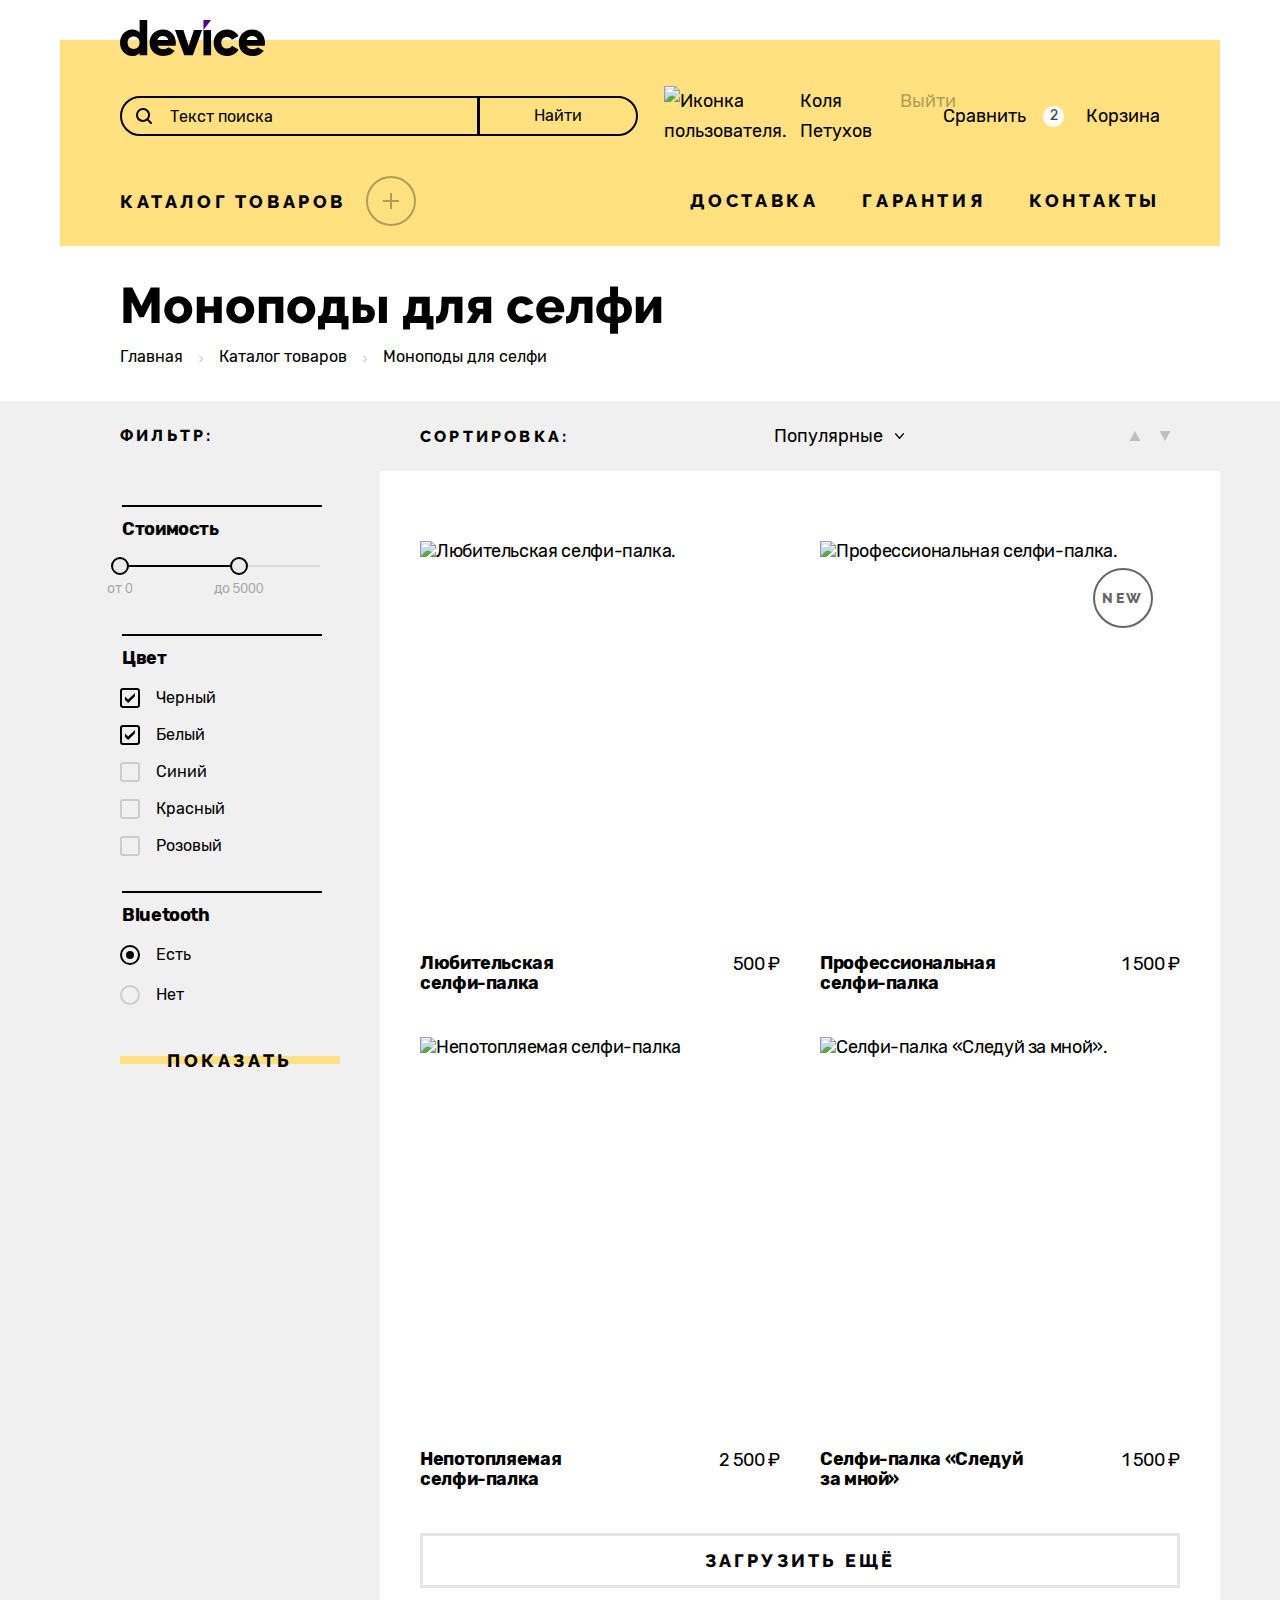
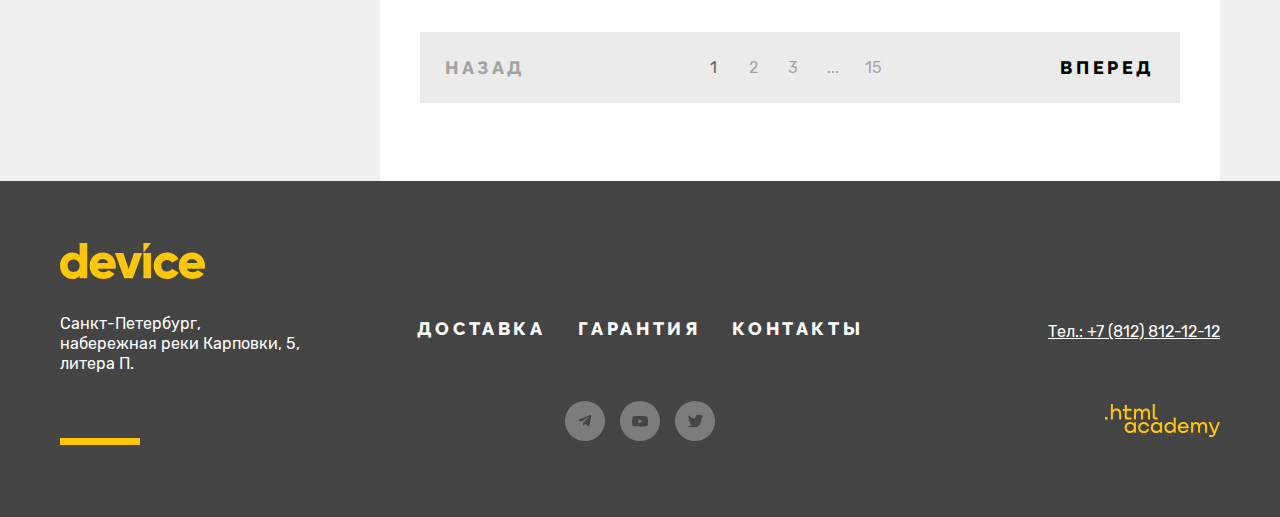
==== commit 9bc8debf: "Сдача на проверку" ====
--- a/catalog.html
+++ b/catalog.html
@@ -2,15 +2,15 @@
 <html lang="ru">
   <head>
     <meta charset="utf-8">
-    <title>Каталог магазина электроники DEVICE</title>
+    <title>Моноподы для селфи в магазине электроники DEVICE</title>
+    <link rel="icon" href="favicon.ico">
+    <link rel="icon" type="image/png" href="images/favicon/favicon.png">
     <link rel="stylesheet" href="styles/styles.css">
   </head>
   <body class="page">
     <header class="page-haeder">
       <a class="logo logo-header" href="index.html">
-        <span class="visually-hidden">
-          Логотип магазина DEVICE.
-        </span>
+        <span class="visually-hidden">Логотип магазина DEVICE.</span>
         <svg class="logo-image" width="145" height="36" viewBox="0 0 145 36" fill="none" xmlns="http://www.w3.org/2000/svg">
           <path d="M27.2188 0V35.3H19.6135V32.9C17.9124 34.8 15.5107 36 12.1084 36C5.5038 36 0 30.2 0 22.7C0 15.2 5.5038 9.4 12.1084 9.4C15.5107 9.4 18.0124 10.6 19.6135 12.5V0H27.2188ZM19.6135 22.7C19.6135 18.9 17.1118 16.5 13.6094 16.5C10.107 16.5 7.60524 18.9 7.60524 22.7C7.60524 26.5 10.107 28.9 13.6094 28.9C17.1118 28.8 19.6135 26.5 19.6135 22.7Z" fill="black"/>
           <path d="M43.7298 29.1999C45.8313 29.1999 47.5325 28.3999 48.5332 27.2999L54.6374 30.7999C52.1356 34.1999 48.4331 35.9999 43.6298 35.9999C35.0238 35.9999 29.6201 30.1999 29.6201 22.6999C29.6201 15.1999 35.0238 9.3999 43.0294 9.3999C50.4345 9.3999 55.8382 15.0999 55.8382 22.6999C55.8382 23.7999 55.7381 24.7999 55.538 25.6999H37.6256C38.6263 28.2999 40.9279 29.1999 43.7298 29.1999ZM48.333 20.0999C47.5325 17.1999 45.2309 16.0999 42.9293 16.0999C40.0273 16.0999 38.126 17.4999 37.4255 20.0999H48.333Z" fill="black"/>
@@ -21,113 +21,126 @@
           <path d="M83.458 0V10.1L91.0633 0H83.458Z" fill="#510094"/>
           </svg>
       </a>
-      <form class="search-form" action="https://echo.htmlacademy.ru" method="get">
-        <fieldset class="search-form-group">
-          <label class="label-search">
-            <span class="visually-hidden">
+      <div class="page-haeder-line">
+        <form class="search-form" action="https://echo.htmlacademy.ru" method="get">
+            <label class="visually-hidden" for="search-field">
               Строка поиска товаров.
-            </span>
-            <input class="input-search" type="text" name="search" placeholder="Поиск по сайту" value="Текст поиска" required>
-          </label>
-          <button class="button-search" type="submit">
-            Найти
-          </button>
-        </fieldset>
-      </form>
-      <nav class="user-navigation">
-        <a class="login-button" href="#">
-          <div class="user-icon-container">
-            <img class="user-icon" src="images/user-icon.svg" width="15" height="12" alt="Иконка пользователя.">
+            </label>
+            <div class="input-search-wrapper">
+              <input class="input-search" type="text" name="search" placeholder="Поиск по сайту" id="search-field" value="Текст поиска" required>
+            </div>
+            <button class="button-search" type="submit">Найти</button>
+        </form>
+        <nav class="user-navigation">
+          <a class="login-button" href="#">
+            <div class="user-icon-container">
+              <img class="user-icon" src="images/user-icon.svg" width="15" height="12" alt="Иконка пользователя.">
+            </div>
+            <span class="name-user">Коля Петухов</span>
+          </a>
+          <a class="login-button logout" href="#">
+            <span class="auth-button auth">Выйти</span>
+          </a>
+        </nav>
+        <nav class="shop-navigation">
+          <ul class="shop-user-control-list">
+            <li class="shop-user-control-item">
+              <a class="compare" href="#">Сравнить</a>
+            </li>
+            <li class="shop-user-control-item">
+              <span class="count">2</span>
+              <a class="cart" href="#">Корзина</a>
+            </li>
+          </ul>
+        </nav>
+        <aside class="popover">
+          <ul class="popover-list">
+            <li class="popover-item">
+              <a class="popover-link" href="#">
+                <div class="popover-item-image-wrapper">
+                  <img class="popover-item-image" src="images/product/amateur-monopod.jpg" width="39" height="43" alt="Любительская селфи-палка." aria-hidden>
+                </div>
+                <p class="popover-item-title">Любительская<br>селфи-палка</p>
+              </a>
+              <button class="delete-product" type="button">
+                <span class="visually-hidden">
+                  Удалить товар из корзины.
+                </span>
+              </button>
+            </li>
+            <li class="popover-item">
+              <a class="popover-link" href="#">
+                <div class="popover-item-image-wrapper">
+                  <img class="popover-item-image" src="images/product/professional-monopod.jpg" width="39" height="43" alt="Профессиональная селфи-палка." aria-hidden>
+                </div>
+                <p class="popover-item-title">Профессиональная селфи-палка</p>
+              </a>
+              <button class="delete-product" type="button">
+                <span class="visually-hidden">
+                  Удалить товар из корзины.
+                </span>
+              </button>
+            </li>
+          </ul>
+          <div class="popover-count-price">
+            <p>
+              Товаров: <span class="popover-count">2</span>
+            </p>
+            <p>
+              Сумма: <span class="popover-price">2000</span> ₽
+            </p>
           </div>
-          <span class="name-user">Коля Петухов</span>
-        </a>
-        <a class="login-button logout" href="#">
-          <span class="auth-button auth">Выйти</span>
-        </a>
-      </nav>
-      <nav class="shop-navigation">
-        <ul class="shop-user-control-list">
-          <li class="shop-user-control-item">
-            <span class="count non-count"></span>
-            <a class="compare" href="#">
-              Сравнить
-            </a>
-          </li>
-          <li class="shop-user-control-item">
-            <span class="count">2</span>
-            <a class="cart" href="#">
-              Корзина
-            </a>
-          </li>
-        </ul>
-        <!-- тут будет выпадашка для корзины -->
-      </nav>
+          <a class="button open-cart-button" href="#">
+            Открыть корзину
+          </a>
+        </aside>
+      </div>
       <nav class="site-navigation">
         <ul class="site-navigation-list">
           <li class="site-navigation-item">
-            <label class="button site-navigation-link" for="catalog-category">
-                Каталог товаров
-            </label>
-            <input class="visually-hidden" type="checkbox" id="catalog-category">
+            <input class="visually-hidden sub-menu-checkbox" type="checkbox" id="catalog-category">
+            <label class="button site-navigation-link checkbox" for="catalog-category">Каталог товаров</label>
             <ul class="menu-category-list">
               <li class="menu-category-item">
                 <ul class="submenu-list">
                   <li class="submenu-item">
-                    <a class="submenu-link" href="#">
-                      Виртуальная реальность
-                    </a>
+                    <a class="submenu-link" href="#">Виртуальная реальность</a>
                   </li>
                   <li class="submenu-item">
-                    <a class="submenu-link" href="catalog.html">
-                      Моноподы для cелфи
-                    </a>
+                    <a class="submenu-link" href="catalog.html">Моноподы для cелфи</a>
                   </li>
                   <li class="submenu-item">
-                    <a class="submenu-link" href="#">
-                      Экшн-камеры
-                    </a>
+                    <a class="submenu-link" href="#">Экшн-камеры</a>
                   </li>
                 </ul>
               </li>
               <li class="menu-category-item">
                 <ul class="submenu-list">
                   <li class="submenu-item">
-                    <a class="submenu-link" href="#">
-                      Фитнес-браслеты
-                    </a>
+                    <a class="submenu-link" href="#">Фитнес-браслеты</a>
                   </li>
                   <li class="submenu-item">
-                    <a class="submenu-link" href="#">
-                      Умные часы
-                    </a>
+                    <a class="submenu-link" href="#">Умные часы</a>
                   </li>
                 </ul>
               </li>
               <li class="menu-category-item">
                 <ul class="submenu-list">
                   <li class="submenu-item">
-                    <a class="submenu-link" href="#">
-                      Квадрокоптеры
-                    </a>
+                    <a class="submenu-link" href="#">Квадрокоптеры</a>
                   </li>
                 </ul>
               </li>
             </ul>
           </li>
           <li class="site-navigation-item">
-            <a class="button site-navigation-link" href="#delivery">
-              Доставка
-            </a>
+            <a class="button site-navigation-link" href="#delivery">Доставка</a>
           </li>
           <li class="site-navigation-item">
-            <a class="button site-navigation-link" href="#guarantee">
-              Гарантия
-            </a>
+            <a class="button site-navigation-link" href="#guarantee">Гарантия</a>
           </li>
           <li class="site-navigation-item">
-            <a class="button site-navigation-link" href="#contacts">
-              Контакты
-            </a>
+            <a class="button site-navigation-link" href="#contacts">Контакты</a>
           </li>
         </ul>
       </nav>
@@ -155,352 +168,364 @@
           </li>
         </ul>
       </header>
-      <section class="filter">
-        <h2 class="filter-title">
-          Фильтр:
-        </h2>
-        <form class="filter-form" action="https://echo.htmlacademy.ru" method="post">
-          <fieldset class="filter-group">
-            <legend>
-              <h3 class="filter-group-title">
-                Стоимость
-              </h3>
-            </legend>
-            <div class="range-scale">
-              <div class="range-bar">
-                <button class="range-toggle range-min" type="button" name="range-min">
-                  <span class="visually-hidden">
-                    Изменить минимальныую цену.
-                  </span>
+      <div class="filter-sorting-catalog-wrapper">
+        <section class="filter">
+          <h2 class="filter-title">
+            Фильтр:
+          </h2>
+          <form class="filter-form" action="https://echo.htmlacademy.ru" method="post">
+            <fieldset class="filter-group">
+              <legend>
+                <h3 class="filter-group-title">
+                  Стоимость
+                </h3>
+              </legend>
+              <div class="range-scale">
+                <div class="range-bar" style="left: 0; width: 119px;">
+                  <div class="range-toggle-wrapper range-min">
+                    <button class="range-toggle" type="button" name="range-min">
+                      <span class="visually-hidden">
+                        Изменить минимальныую цену.
+                      </span>
+                    </button>
+                  </div>
+                    <div class="range-toggle-wrapper range-max">
+                    <button class="range-toggle" type="button" name="range-max">
+                      <span class="visually-hidden">
+                        Изменить максимальную цену.
+                      </span>
+                    </button>
+                  </div>
+                </div>
+              </div>
+              <ul class="range-input-list" style="width: 119px;">
+                <li class="range-input-item">
+                  <label>
+                    от
+                    <input class="range-input range-input-min" type="number" name="range-input-min" value="0" required>
+                  </label>
+                </li>
+                <li class="range-input-item">
+                  <label>
+                    до
+                    <input class="range-input range-input-max" type="number" name="range-input-max" value="5000" required>
+                  </label>
+                </li>
+              </ul>
+            </fieldset>
+            <fieldset class="filter-group">
+              <legend>
+                <h3 class="filter-group-title">
+                  Цвет
+                </h3>
+              </legend>
+              <ul class="filter-color-list">
+                <li class="filter-color-item">
+                  <label class="color">
+                    <input class="color-checkbox visually-hidden" type="checkbox" name="black" checked>
+                    <span class="color-text">
+                      Черный
+                    </span>
+                  </label>
+                </li>
+                <li class="filter-color-item">
+                  <label class="color">
+                    <input class="color-checkbox visually-hidden" type="checkbox" name="white" checked>
+                    <span class="color-text">
+                      Белый
+                    </span>
+                  </label>
+                </li>
+                <li class="filter-color-item">
+                  <label class="color">
+                    <input class="color-checkbox visually-hidden" type="checkbox" name="deep-blue">
+                    <span class="color-text">
+                      Синий
+                    </span>
+                  </label>
+                </li>
+                <li class="filter-color-item">
+                  <label class="color">
+                    <input class="color-checkbox visually-hidden" type="checkbox" name="red" >
+                    <span class="color-text">
+                      Красный
+                    </span>
+                  </label>
+                </li>
+                <li class="filter-color-item">
+                  <label class="color">
+                    <input class="color-checkbox visually-hidden" type="checkbox" name="pink">
+                    <span class="color-text">
+                      Розовый
+                    </span>
+                  </label>
+                </li>
+              </ul>
+            </fieldset>
+            <fieldset class="filter-group">
+              <legend>
+                <h3 class="filter-group-title">
+                  Bluetooth
+                </h3>
+              </legend>
+              <ul class="filter-bluetooth-list">
+                <li class="filter-bluetooth-item">
+                  <label class="bluetooth">
+                    <input class="bluetooth-radio visually-hidden" type="radio" name="bluetooth" value="yes" checked>
+                    <span class="bluetooth-text">
+                      Есть
+                    </span>
+                  </label>
+                </li>
+                <li class="filter-bluetooth-item">
+                  <label class="bluetooth">
+                    <input class="bluetooth-radio visually-hidden" type="radio" name="bluetooth" value="no">
+                    <span class="bluetooth-text">
+                      Нет
+                    </span>
+                  </label>
+                </li>
+              </ul>
+            </fieldset>
+            <button class="button filter-button" type="submit">
+              Показать
+            </button>
+          </form>
+        </section>
+        <div class="sorting-catalog-wrapper">
+          <section class="sorting">
+            <h2 class="sorting-title">
+              Сортировка:
+            </h2>
+            <select class="select-sorting">
+              <option value="popular">Популярные</option>
+              <option value="expensive">Дорогие</option>
+              <option value="cheap">Дешевые</option>
+            </select>
+            <ul class="sorting-button-list">
+              <li class="sorting-button-item">
+                <button class="sorting-button min-to-max" type="button">
+                  <span class="visually-hidden">Сортировка от меньшего к большему</span>
                 </button>
-                <button class="range-toggle range-max" type="button" name="range-max">
-                  <span class="visually-hidden">
-                    Изменить максимальную цену.
-                  </span>
+              </li>
+              <li class="sorting-button-item">
+                <button class="sorting-button max-to-min" type="button">
+                  <span class="visually-hidden">Сортировка от большего к меньшему</span>
                 </button>
-              </div>
-            </div>
-            <ul class="range-input-list">
-              <li class="range-input-item">
-                <label>
-                  от
-                  <input class="range-input range-input-min" type="number" name="range-input-min" value="0" required>
-                </label>
-              </li>
-              <li class="range-input-item">
-                <label>
-                  до
-                  <input class="range-input range-input-max" type="number" name="range-input-max" value="5000" required>
-                </label>
               </li>
             </ul>
-          </fieldset>
-          <fieldset class="filter-group">
-            <legend>
-              <h3 class="filter-group-title">
-                Цвет
+          </section>
+          <section class="catalog">
+            <h2 class="visually-hidden">
+              Каталог товаров
+            </h2>
+            <section class="catalog-result">
+              <h2 class="visually-hidden">
+                Результаты поиска по каталогу
+              </h2>
+              <ul class="catalog-result-list">
+                <li class="product-card">
+                  <a class="product-card-link" href="#">
+                    <h3 class="product-title">
+                      Любительская <br>селфи-палка
+                    </h3>
+                    <div class="product-image-container">
+                      <img class="product-image" src="images/product/amateur-monopod.jpg" width="360" height="380" alt="Любительская селфи-палка." aria-hidden>
+                    </div>
+                    <span class="product-price">
+                      500 ₽
+                    </span>
+                    <span class="button about-product">
+                      Подробнее
+                    </span>
+                  </a>
+                </li>
+                <li class="product-card new-product">
+                  <a class="product-card-link" href="#">
+                    <h3 class="product-title">
+                      Профессиональная <br>селфи-палка
+                    </h3>
+                    <div class="product-image-container">
+                      <img class="product-image" src="images/product/professional-monopod.jpg" width="360" height="380" alt="Профессиональная селфи-палка." aria-hidden>
+                    </div>
+                    <span class="product-price">
+                      1 500 ₽
+                    </span>
+                    <span class="button about-product">
+                      Подробнее
+                    </span>
+                  </a>
+                </li>
+                <li class="product-card">
+                  <a class="product-card-link" href="#">
+                    <h3 class="product-title">
+                      Непотопляемая <br>селфи-палка
+                    </h3>
+                    <div class="product-image-container">
+                      <img class="product-image" src="images/product/unsinkable-monopod.jpg" width="360" height="380" alt="Непотопляемая селфи-палка" aria-hidden>
+                    </div>
+                    <span class="product-price">
+                      2 500 ₽
+                    </span>
+                    <span class="button about-product">
+                      Подробнее
+                    </span>
+                  </a>
+                </li>
+                <li class="product-card">
+                  <a class="product-card-link" href="#">
+                    <h3 class="product-title">
+                      Селфи-палка «Следуй за&nbsp;мной»
+                    </h3>
+                    <div class="product-image-container">
+                      <img class="product-image" src="images/product/follow-me-monopod.jpg" width="360" height="380" alt="Селфи-палка «Следуй за мной»." aria-hidden>
+                    </div>
+                    <span class="product-price">
+                      1 500 ₽
+                    </span>
+                    <span class="button about-product">
+                      Подробнее
+                    </span>
+                  </a>
+                </li>
+              </ul>
+              <a class="button more-product" href="#">
+                Загрузить ещё
+              </a>
+            </section>
+            <section class="pagination">
+              <h3 class="visually-hidden">
+                Страницы каталога.
               </h3>
-            </legend>
-            <ul class="filter-color-list">
-              <li class="filter-color-item">
-                <label class="color">
-                  <input class="color-checkbox" type="checkbox" name="black" checked>
-                  <span class="color-text">
-                    Черный
-                  </span>
-                </label>
-              </li>
-              <li class="filter-color-item">
-                <label class="color">
-                  <input class="color-checkbox" type="checkbox" name="white" checked>
-                  <span class="color-text">
-                    Белый
-                  </span>
-                </label>
-              </li>
-              <li class="filter-color-item">
-                <label class="color">
-                  <input class="color-checkbox" type="checkbox" name="deep-blue">
-                  <span class="color-text">
-                    Синий
-                  </span>
-                </label>
-              </li>
-              <li class="filter-color-item">
-                <label class="color">
-                  <input class="color-checkbox" type="checkbox" name="red" >
-                  <span class="color-text">
-                    Красный
-                  </span>
-                </label>
-              </li>
-              <li class="filter-color-item">
-                <label class="color">
-                  <input class="color-checkbox" type="checkbox" name="pink">
-                  <span class="color-text">
-                    Розовый
-                  </span>
-                </label>
-              </li>
-            </ul>
-          </fieldset>
-          <fieldset class="filter-group">
-            <legend>
-              <h3 class="filter-group-title">
-                Bluetooth
-              </h3>
-            </legend>
-            <ul class="filter-bluetooth-list">
-              <li class="filter-bluetooth-item">
-                <label class="bluetooth">
-                  <input class="bluetooth-radio" type="radio" name="bluetooth" value="yes" checked>
-                  <span class="bluetooth-text">
-                    Есть
-                  </span>
-                </label>
-              </li>
-              <li class="filter-bluetooth-item">
-                <label class="bluetooth">
-                  <input class="bluetooth-radio" type="radio" name="bluetooth" value="no">
-                  <span class="bluetooth-text">
-                    Нет
-                  </span>
-                </label>
-              </li>
-            </ul>
-          </fieldset>
-          <button class="button filter-button" type="submit">
-            Показать
-          </button>
-        </form>
-      </section>
-      <section class="sorting">
-        <h2 class="sorting-title">
-          Сортировка:
-        </h2>
-        <select class="select-sorting">
-          <option value="popular">Популярные</option>
-          <option value="expensive">Сначала дорогие</option>
-          <option value="cheap">Сначала дешевые</option>
-        </select>
-        <ul class="sorting-button-list">
-          <li class="sorting-button-item">
-            <button class="sorting-button min-to-max" type="button">
-              <span class="visually-hidden">Сортировка от меньшего к большему</span>
-            </button>
-          </li>
-          <li class="sorting-button-item">
-            <button class="sorting-button max-to-min" type="button">
-              <span class="visually-hidden">Сортировка от большего к меньшему</span>
-            </button>
-          </li>
-        </ul>
-      </section>
-      <section class="catalog">
-        <h2 class="visually-hidden">
-          Каталог товаров
-        </h2>
-        <section class="catalog-result">
-          <h2 class="visually-hidden">
-            Результаты поиска по каталогу
-          </h2>
-          <ul class="catalog-result-list">
-            <li class="product-card">
-              <a class="product-card-link" href="#">
-                <h3 class="product-title">
-                  Любительская селфи-палка
-                </h3>
-                <div class="product-image-container">
-                  <img class="product-image" src="images/product/amateur-monopod.jpg" width="360" height="380" alt="Любительская селфи-палка." aria-hidden>
-                </div>
-                <span class="product-price">
-                  500 ₽
+              <button class="button pagination-button current" type="button" tabindex="-1">
+                <span class="visually-hidden">
+                  Предыдущая страница
                 </span>
-                <span class="button about-product">
-                  Подробнее
+                <span class="pagination-button-title" aria-hidden>
+                  Назад
                 </span>
-              </a>
-            </li>
-            <li class="product-card new-product">
-              <a class="product-card-link" href="#">
-                <h3 class="product-title">
-                  Профессиональная селфи-палка
-                </h3>
-                <div class="product-image-container">
-                  <img class="product-image" src="images/product/professional-monopod.jpg" width="360" height="380" alt="Профессиональная селфи-палка." aria-hidden>
-                </div>
-                <span class="product-price">
-                  1 500 ₽
+              </button>
+              <ul class="pagination-list">
+                <li class="pagination-item">
+                  <a class="pagination-link current" href="#" aria-label="Перейти на страницу 1" tabindex="-1">
+                    <span aria-hidden>
+                      1
+                    </span>
+                  </a>
+                </li>
+                <li class="pagination-item">
+                  <a class="pagination-link" href="#" aria-label="Перейти на страницу 2">
+                    <span aria-hidden>
+                      2
+                    </span>
+                  </a>
+                </li>
+                <li class="pagination-item">
+                  <a class="pagination-link" href="#" aria-label="Перейти на страницу 3">
+                    <span aria-hidden>
+                      3
+                    </span>
+                  </a>
+                </li>
+                <li class="pagination-item">
+                  <a class="pagination-link more-pages" href="#" aria-label="Показать больше страниц" title="Показать больше страниц">
+                    <span aria-hidden>
+                      ...
+                    </span>
+                  </a>
+                </li>
+                <li class="pagination-item">
+                  <a class="pagination-link" href="#" aria-label="Перейти на страницу 15">
+                    <span aria-hidden>
+                      15
+                    </span>
+                  </a>
+                </li>
+              </ul>
+              <button class="button pagination-button " type="button">
+                <span class="visually-hidden">
+                  Следующая страница
                 </span>
-                <span class="button about-product">
-                  Подробнее
+                <span class="pagination-button-title" aria-hidden>
+                  Вперед
                 </span>
-              </a>
-            </li>
-            <li class="product-card">
-              <a class="product-card-link" href="#">
-                <h3 class="product-title">
-                  Непотопляемая селфи-палка
-                </h3>
-                <div class="product-image-container">
-                  <img class="product-image" src="images/product/unsinkable-monopod.jpg" width="360" height="380" alt="Непотопляемая селфи-палка" aria-hidden>
-                </div>
-                <span class="product-price">
-                  2 500 ₽
-                </span>
-                <span class="button about-product">
-                  Подробнее
-                </span>
-              </a>
-            </li>
-            <li class="product-card">
-              <a class="product-card-link" href="#">
-                <h3 class="product-title">
-                  Селфи-палка «Следуй за мной»
-                </h3>
-                <div class="product-image-container">
-                  <img class="product-image" src="images/product/follow-me-monopod.jpg" width="360" height="380" alt="Селфи-палка «Следуй за мной»." aria-hidden>
-                </div>
-                <span class="product-price">
-                  1 500 ₽
-                </span>
-                <span class="button about-product">
-                  Подробнее
-                </span>
-              </a>
-            </li>
-          </ul>
-          <button class="button more-product" type="button">
-            Загрузить ещё
-          </button>
-        </section>
-        <section class="pagination">
-          <h3 class="visually-hidden">
-            Страницы каталога.
-          </h3>
-          <button class="button pagination-button disbled" type="button">
-            <span class="visually-hidden">
-              Предыдущая страница
-            </span>
-            <span class="pagination-button-title" aria-hidden>
-              Назад
-            </span>
-          </button>
-          <ul class="pagination-list">
-            <li class="pagination-item current-page">
-              <a class="pagination-link" href="#" aria-label="Перейти на страницу 1">
-                <span aria-hidden>
-                  1
-                </span>
-              </a>
-            </li>
-            <li class="pagination-item">
-              <a class="pagination-link" href="#" aria-label="Перейти на страницу 2">
-                <span aria-hidden>
-                  2
-                </span>
-              </a>
-            </li>
-            <li class="pagination-item">
-              <a class="pagination-link" href="#" aria-label="Перейти на страницу 3">
-                <span aria-hidden>
-                  3
-                </span>
-              </a>
-            </li>
-            <li class="pagination-item">
-              <a class="pagination-link more-pages" href="#" aria-label="Показать больше страниц" title="Показать больше страниц">
-                <span aria-hidden>
-                  ...
-                </span>
-              </a>
-            </li>
-            <li class="pagination-item">
-              <a class="pagination-link" href="#" aria-label="Перейти на страницу 15">
-                <span aria-hidden>
-                  15
-                </span>
-              </a>
-            </li>
-          </ul>
-          <button class="button pagination-button " type="button">
-            <span class="visually-hidden">
-              Следующая страница
-            </span>
-            <span class="pagination-button-title" aria-hidden>
-              Вперед
-            </span>
-          </button>
-        </section>
-      </section>
+              </button>
+            </section>
+          </section>
+        </div>
+      </div>
     </main>
     <footer class="page-footer">
       <div class="page-footer-wrapper">
-        <a class="logo logo-footer" href="index.html">
-          <span class="visually-hidden">
-            Логотип магазина DEVICE.
-          </span>
-          <svg class="logo-image" xmlns="http://www.w3.org/2000/svg" width="145" height="36" fill="none" viewBox="0 0 145 36">
-            <path fill="#FFC700" d="M27.22 0v35.3h-7.6v-2.4c-1.7 1.9-4.1 3.1-7.51 3.1C5.5 36 0 30.2 0 22.7 0 15.2 5.5 9.4 12.1 9.4c3.41 0 5.91 1.2 7.51 3.1V0h7.6Zm-7.6 22.7c0-3.8-2.5-6.2-6.01-6.2-3.5 0-6 2.4-6 6.2 0 3.8 2.5 6.2 6 6.2 3.5-.1 6-2.4 6-6.2ZM43.73 29.2c2.1 0 3.8-.8 4.8-1.9l6.1 3.5c-2.5 3.4-6.2 5.2-11 5.2-8.6 0-14.01-5.8-14.01-13.3 0-7.5 5.4-13.3 13.4-13.3 7.41 0 12.82 5.7 12.82 13.3 0 1.1-.1 2.1-.3 3H37.63c1 2.6 3.3 3.5 6.1 3.5Zm4.6-9.1c-.8-2.9-3.1-4-5.4-4-2.9 0-4.8 1.4-5.5 4h10.9ZM82.16 10.1l-9.31 25.2h-8.6l-9.31-25.2h8.4l5.3 16 5.31-16h8.2ZM83.46 10.1h7.6v25.2h-7.6V10.1ZM93.67 22.7c0-7.5 5.7-13.3 13.4-13.3 4.9 0 9.21 2.6 11.41 6.5l-6.6 3.8c-.9-1.8-2.7-2.8-4.9-2.8-3.3 0-5.71 2.4-5.71 5.8 0 3.5 2.4 5.8 5.7 5.8 2.2 0 4.1-1.1 4.9-2.8l6.61 3.8c-2.1 3.9-6.4 6.5-11.4 6.5-7.71 0-13.41-5.8-13.41-13.3ZM132.9 29.2c2.1 0 3.8-.8 4.8-1.9l6.1 3.5c-2.5 3.4-6.2 5.2-11 5.2-8.61 0-14.02-5.8-14.02-13.3 0-7.5 5.5-13.3 13.41-13.3 7.4 0 12.81 5.7 12.81 13.3 0 1.1-.1 2.1-.3 3h-17.91c1 2.6 3.3 3.5 6.1 3.5Zm4.7-9.1c-.8-2.9-3.1-4-5.4-4-2.91 0-4.81 1.4-5.51 4h10.9ZM83.46 0v10.1L91.06 0h-7.6Z"/>
-          </svg>
-        </a>
-        <address class="footer-address">
-          <p class="shop-location">
-            Санкт-Петербург, набережная реки Карповки, 5, литера П.
-          </p>
-        </address>
-        <nav class="footer-navigation">
+        <div class="footer-left-column">
+          <a class="logo logo-footer" href="index.html">
+            <span class="visually-hidden">
+              Логотип магазина DEVICE.
+            </span>
+            <svg class="logo-image" xmlns="http://www.w3.org/2000/svg" width="145" height="36" fill="none" viewBox="0 0 145 36">
+              <path fill="#FFC700" d="M27.22 0v35.3h-7.6v-2.4c-1.7 1.9-4.1 3.1-7.51 3.1C5.5 36 0 30.2 0 22.7 0 15.2 5.5 9.4 12.1 9.4c3.41 0 5.91 1.2 7.51 3.1V0h7.6Zm-7.6 22.7c0-3.8-2.5-6.2-6.01-6.2-3.5 0-6 2.4-6 6.2 0 3.8 2.5 6.2 6 6.2 3.5-.1 6-2.4 6-6.2ZM43.73 29.2c2.1 0 3.8-.8 4.8-1.9l6.1 3.5c-2.5 3.4-6.2 5.2-11 5.2-8.6 0-14.01-5.8-14.01-13.3 0-7.5 5.4-13.3 13.4-13.3 7.41 0 12.82 5.7 12.82 13.3 0 1.1-.1 2.1-.3 3H37.63c1 2.6 3.3 3.5 6.1 3.5Zm4.6-9.1c-.8-2.9-3.1-4-5.4-4-2.9 0-4.8 1.4-5.5 4h10.9ZM82.16 10.1l-9.31 25.2h-8.6l-9.31-25.2h8.4l5.3 16 5.31-16h8.2ZM83.46 10.1h7.6v25.2h-7.6V10.1ZM93.67 22.7c0-7.5 5.7-13.3 13.4-13.3 4.9 0 9.21 2.6 11.41 6.5l-6.6 3.8c-.9-1.8-2.7-2.8-4.9-2.8-3.3 0-5.71 2.4-5.71 5.8 0 3.5 2.4 5.8 5.7 5.8 2.2 0 4.1-1.1 4.9-2.8l6.61 3.8c-2.1 3.9-6.4 6.5-11.4 6.5-7.71 0-13.41-5.8-13.41-13.3ZM132.9 29.2c2.1 0 3.8-.8 4.8-1.9l6.1 3.5c-2.5 3.4-6.2 5.2-11 5.2-8.61 0-14.02-5.8-14.02-13.3 0-7.5 5.5-13.3 13.41-13.3 7.4 0 12.81 5.7 12.81 13.3 0 1.1-.1 2.1-.3 3h-17.91c1 2.6 3.3 3.5 6.1 3.5Zm4.7-9.1c-.8-2.9-3.1-4-5.4-4-2.91 0-4.81 1.4-5.51 4h10.9ZM83.46 0v10.1L91.06 0h-7.6Z"/>
+            </svg>
+          </a>
+          <address class="footer-address">
+            <p class="shop-location">
+              Санкт-Петербург, набережная реки Карповки, 5, литера П.
+            </p>
+          </address>
+        </div>
+        <div class="footer-middle-column">
           <ul class="footer-navigation-list">
             <li class="footer-navigation-item">
-              <a class="footer-navigation-link" href="#delivery">
+              <a class="button footer-navigation-link" href="#delivery">
                 Доставка
               </a>
             </li>
             <li class="footer-navigation-item">
-              <a class="footer-navigation-link" href="#guarantee">
+              <a class="button footer-navigation-link" href="#guarantee">
                 Гарантия
               </a>
             </li>
             <li class="footer-navigation-item">
-              <a class="footer-navigation-link" href="#contacts">
+              <a class="button footer-navigation-link" href="#contacts">
                 Контакты
               </a>
             </li>
           </ul>
-        </nav>
-        <ul class="social-list">
-          <li class="social-item">
-            <a class="social-link" href="https://t.me/htmlacademy">
-              <span class="visually-hidden">Канал в Telegram</span>
-              <img class="social-icon" src="images/social/telegram.svg" width="14" height="12" aria-hidden>
+          <ul class="social-list">
+            <li class="social-item">
+              <a class="social-link" href="https://t.me/htmlacademy">
+                <span class="visually-hidden">Канал в Telegram</span>
+                <img class="social-icon" src="images/social/telegram.svg" width="14" height="12" aria-hidden>
+              </a>
+            </li>
+            <li class="social-item">
+              <a class="social-link" href="https://www.youtube.com/user/htmlacademyru">
+                <span class="visually-hidden">Канал на YouTube</span>
+                <img class="social-icon" src="images/social/youtube.svg" width="16" height="11 " aria-hidden>
+              </a>
+            </li>
+            <li class="social-item">
+              <a class="social-link" href="https://twitter.com/htmlacademy_ru">
+                <span class="visually-hidden">Страничка в Twitter</span>
+                <img class="social-icon" src="images/social/twitter.svg" width="15" height="14" aria-hidden>
+              </a>
+            </li>
+          </ul>
+        </div>
+        <div class="footer-right-column">
+          <address class="footer-address">
+            <a class="phone footer-phone" href="tel:+78128121212">
+              Тел.: +7 (812) 812-12-12
             </a>
-          </li>
-          <li class="social-item">
-            <a class="social-link" href="https://www.youtube.com/user/htmlacademyru">
-              <span class="visually-hidden">Канал на YouTube</span>
-              <img class="social-icon" src="images/social/youtube.svg" width="16" height="11 " aria-hidden>
+          </address>
+          <p class="logo-academy-conteiner">
+            <a class="logo-academy" href="https://htmlacademy.ru/">
+              <span class="visually-hidden">Сайт HTML-academy</span>
+              <svg xmlns="http://www.w3.org/2000/svg" width="115" height="33" fill="none" viewBox="0 0 115 33">
+                <path fill="#FFC700" d="M0 12.9v2.6h2.5v-2.6H0ZM11.6 4.5c-1.6 0-2.8.7-3.6 1.7h-.1V0h-2v15.5h2v-5.3c0-2.1 1.3-3.6 3.3-3.6 1.8 0 2.9 1.4 2.9 3.2v5.7h2V9.4c.1-3-1.8-4.9-4.5-4.9ZM26.6 4.8h-4.8V1.1h-2v3.8h-1.9v2h1.9v6c0 1.7 1 2.7 2.7 2.7h4.1v-2h-3.7c-.7 0-1.1-.4-1.1-1.1V6.8h4.8v-2ZM41.1 4.6c-1.6 0-2.9.8-3.5 2.1h-.1c-.6-1.2-1.8-2.1-3.4-2.1-1.4 0-2.5.8-3.1 1.8h-.1V4.8H29v10.6h2V10c0-2 1-3.5 2.6-3.5 1.5 0 2.4 1 2.4 2.6v6.3h2V9.8c0-2.4 1.4-3.3 2.6-3.3 1.5 0 2.4 1 2.4 2.6v6.3h2V8.9c.1-2.5-1.4-4.3-3.9-4.3ZM47.8 12.7c0 1.7 1 2.7 2.8 2.7h2v-2h-1.7c-.7 0-1.1-.4-1.1-1.1V0h-2v12.7ZM28.9 19.7c-.9-1.1-2.2-1.8-3.9-1.8-3.1 0-5.4 2.3-5.4 5.6s2.3 5.6 5.4 5.6c1.8 0 3-.8 3.8-1.9h.1v1.6h2V18.2h-2v1.5Zm-3.6 7.4c-2.2 0-3.6-1.6-3.6-3.6s1.4-3.6 3.6-3.6 3.6 1.6 3.6 3.6c0 1.9-1.4 3.6-3.6 3.6ZM44.2 22c-.5-2.4-2.6-4.1-5.4-4.1a5.4 5.4 0 0 0-5.6 5.6c0 3.1 2.2 5.6 5.6 5.6 2.8 0 4.9-1.8 5.4-4.2h-2.1a3.4 3.4 0 0 1-3.3 2.3c-2.2 0-3.6-1.6-3.6-3.6s1.4-3.6 3.6-3.6c1.6 0 2.8 1 3.3 2.2h2.1V22ZM55.1 19.7c-.9-1.1-2.2-1.8-3.9-1.8-3.1 0-5.4 2.3-5.4 5.6s2.3 5.6 5.4 5.6c1.8 0 3-.8 3.8-1.9h.1v1.6h2V18.2h-2v1.5Zm-3.6 7.4c-2.2 0-3.6-1.6-3.6-3.6s1.4-3.6 3.6-3.6 3.6 1.6 3.6 3.6c0 1.9-1.5 3.6-3.6 3.6ZM68.7 19.8c-.9-1.1-2.2-1.9-3.9-1.9-3.1 0-5.4 2.3-5.4 5.6s2.2 5.6 5.4 5.6c1.7 0 3-.8 3.8-1.8h.1v1.5h2V13.4h-2v6.4Zm-3.6 7.3c-2.2 0-3.6-1.6-3.6-3.6s1.4-3.6 3.6-3.6 3.6 1.6 3.6 3.6c-.1 2-1.5 3.6-3.6 3.6ZM78.3 17.9c-3.3 0-5.5 2.5-5.5 5.6 0 3 2.1 5.6 5.5 5.6 2.5 0 4.5-1.3 5.2-3.6h-2.1c-.5 1-1.6 1.6-3 1.6-1.9 0-3.3-1.3-3.4-2.9h8.8c.2-3.6-2-6.3-5.5-6.3Zm0 1.9c1.7 0 3 1 3.3 2.6h-6.5c.3-1.5 1.5-2.6 3.2-2.6ZM98.2 17.9c-1.6 0-2.9.8-3.6 2h-.1c-.6-1.2-1.8-2-3.4-2-1.4 0-2.5.7-3.1 1.8v-1.5h-1.9v10.6h2v-5.4c0-2 1-3.4 2.6-3.5 1.5 0 2.4 1 2.4 2.6v6.3h2v-5.6c0-2.4 1.4-3.3 2.6-3.3 1.5 0 2.4 1 2.4 2.6v6.3h2v-6.5c.1-2.6-1.4-4.4-3.9-4.4ZM109.4 27l-3.6-8.9h-2.2l4.8 11.6c-.3.9-.7 1.2-1.7 1.2h-2.5v2h2.5c1.8 0 2.8-.8 3.5-2.6l4.7-12.2h-2.1l-3.4 8.9Z"/>
+              </svg>
             </a>
-          </li>
-          <li class="social-item">
-            <a class="social-link" href="https://twitter.com/htmlacademy_ru">
-              <span class="visually-hidden">Страничка в Twitter</span>
-              <img class="social-icon" src="images/social/twitter.svg" width="15" height="14" aria-hidden>
-            </a>
-          </li>
-        </ul>
-        <address class="footer-address">
-          <a class="phone footer-phone" href="tel:+78128121212">
-            Тел.: +7 (812) 812-12-12
-          </a>
-        </address>
-        <p class="logo-academy-conteiner">
-          <a class="logo-academy" href="">
-            <span class="visually-hidden">Сайт HTML-academy</span>
-            <svg xmlns="http://www.w3.org/2000/svg" width="115" height="33" fill="none" viewBox="0 0 115 33">
-              <path fill="#FFC700" d="M0 12.9v2.6h2.5v-2.6H0ZM11.6 4.5c-1.6 0-2.8.7-3.6 1.7h-.1V0h-2v15.5h2v-5.3c0-2.1 1.3-3.6 3.3-3.6 1.8 0 2.9 1.4 2.9 3.2v5.7h2V9.4c.1-3-1.8-4.9-4.5-4.9ZM26.6 4.8h-4.8V1.1h-2v3.8h-1.9v2h1.9v6c0 1.7 1 2.7 2.7 2.7h4.1v-2h-3.7c-.7 0-1.1-.4-1.1-1.1V6.8h4.8v-2ZM41.1 4.6c-1.6 0-2.9.8-3.5 2.1h-.1c-.6-1.2-1.8-2.1-3.4-2.1-1.4 0-2.5.8-3.1 1.8h-.1V4.8H29v10.6h2V10c0-2 1-3.5 2.6-3.5 1.5 0 2.4 1 2.4 2.6v6.3h2V9.8c0-2.4 1.4-3.3 2.6-3.3 1.5 0 2.4 1 2.4 2.6v6.3h2V8.9c.1-2.5-1.4-4.3-3.9-4.3ZM47.8 12.7c0 1.7 1 2.7 2.8 2.7h2v-2h-1.7c-.7 0-1.1-.4-1.1-1.1V0h-2v12.7ZM28.9 19.7c-.9-1.1-2.2-1.8-3.9-1.8-3.1 0-5.4 2.3-5.4 5.6s2.3 5.6 5.4 5.6c1.8 0 3-.8 3.8-1.9h.1v1.6h2V18.2h-2v1.5Zm-3.6 7.4c-2.2 0-3.6-1.6-3.6-3.6s1.4-3.6 3.6-3.6 3.6 1.6 3.6 3.6c0 1.9-1.4 3.6-3.6 3.6ZM44.2 22c-.5-2.4-2.6-4.1-5.4-4.1a5.4 5.4 0 0 0-5.6 5.6c0 3.1 2.2 5.6 5.6 5.6 2.8 0 4.9-1.8 5.4-4.2h-2.1a3.4 3.4 0 0 1-3.3 2.3c-2.2 0-3.6-1.6-3.6-3.6s1.4-3.6 3.6-3.6c1.6 0 2.8 1 3.3 2.2h2.1V22ZM55.1 19.7c-.9-1.1-2.2-1.8-3.9-1.8-3.1 0-5.4 2.3-5.4 5.6s2.3 5.6 5.4 5.6c1.8 0 3-.8 3.8-1.9h.1v1.6h2V18.2h-2v1.5Zm-3.6 7.4c-2.2 0-3.6-1.6-3.6-3.6s1.4-3.6 3.6-3.6 3.6 1.6 3.6 3.6c0 1.9-1.5 3.6-3.6 3.6ZM68.7 19.8c-.9-1.1-2.2-1.9-3.9-1.9-3.1 0-5.4 2.3-5.4 5.6s2.2 5.6 5.4 5.6c1.7 0 3-.8 3.8-1.8h.1v1.5h2V13.4h-2v6.4Zm-3.6 7.3c-2.2 0-3.6-1.6-3.6-3.6s1.4-3.6 3.6-3.6 3.6 1.6 3.6 3.6c-.1 2-1.5 3.6-3.6 3.6ZM78.3 17.9c-3.3 0-5.5 2.5-5.5 5.6 0 3 2.1 5.6 5.5 5.6 2.5 0 4.5-1.3 5.2-3.6h-2.1c-.5 1-1.6 1.6-3 1.6-1.9 0-3.3-1.3-3.4-2.9h8.8c.2-3.6-2-6.3-5.5-6.3Zm0 1.9c1.7 0 3 1 3.3 2.6h-6.5c.3-1.5 1.5-2.6 3.2-2.6ZM98.2 17.9c-1.6 0-2.9.8-3.6 2h-.1c-.6-1.2-1.8-2-3.4-2-1.4 0-2.5.7-3.1 1.8v-1.5h-1.9v10.6h2v-5.4c0-2 1-3.4 2.6-3.5 1.5 0 2.4 1 2.4 2.6v6.3h2v-5.6c0-2.4 1.4-3.3 2.6-3.3 1.5 0 2.4 1 2.4 2.6v6.3h2v-6.5c.1-2.6-1.4-4.4-3.9-4.4ZM109.4 27l-3.6-8.9h-2.2l4.8 11.6c-.3.9-.7 1.2-1.7 1.2h-2.5v2h2.5c1.8 0 2.8-.8 3.5-2.6l4.7-12.2h-2.1l-3.4 8.9Z"/>
-            </svg>
-          </a>
-        </p>
+          </p>
+        </div>
       </div>
     </footer>
   </body>
--- a/styles/styles.css
+++ b/styles/styles.css
@@ -5,7 +5,7 @@
 
   font-display: swap;
   src: url("../fonts/raleway/raleway-800.woff2") format("woff2"),
-       url("../fonts/raleway/raleway-800.woff2") format("woff");
+       url("../fonts/raleway/raleway-800.woff") format("woff");
 }
 
 @font-face {
@@ -15,7 +15,7 @@
 
   font-display: swap;
   src: url("../fonts/rubik/rubik-400.woff2") format("woff2"),
-       url("../fonts/rubik/rubik-400.woff2") format("woff");
+       url("../fonts/rubik/rubik-400.woff") format("woff");
 }
 
 @font-face {
@@ -24,8 +24,8 @@
   font-family: "Rubik";
 
   font-display: swap;
-  src: url("../fonts/rubik/rubik-700.woff2") format("woff2")
-       url("../fonts/rubik/rubik-700.woff2") format("woff");
+  src: url("../fonts/rubik/rubik-700.woff2") format("woff2"),
+       url("../fonts/rubik/rubik-700.woff") format("woff");
 }
 
 :root {
@@ -46,6 +46,9 @@
   --color-error: #ff3d3d;
   --color-warning: #fd912e;
   --color-success: #08af00;
+
+  /*button color*/
+  --color-btn-gray: #e5e5e5;
 }
 
 *,
@@ -75,7 +78,7 @@
 .button {
   font-size: 18px;
   line-height: normal;
-  font-family: Raleway, "Arial Black", Arial, sans-serif;
+  font-family: Raleway, Arial, sans-serif;
   color: var(--color-black);
   text-transform: uppercase;
   text-decoration: none;
@@ -119,28 +122,45 @@
   width: fit-content;
 }
 
+.logo {
+  transition: opacity 0.2s ease-in-out;
+}
+
+.logo[href]:hover {
+  opacity: 0.6;
+}
+
+.logo[href]:focus {
+  outline: 2px  solid var(--color-purple);
+  outline-offset: 2px;
+}
+
+.logo[href]:active {
+  opacity: 0.3;
+}
+
 .page-haeder-line {
   display: flex;
   align-items: center;
   margin-bottom: 30px;
-}
+  position: relative;
+}
+
 .search-form {
+  border: none;
+  padding: 0;
+  margin: 0;
   margin-right: 26px;
-}
-.search-form-group {
-  border: none;
-  padding: 0;
-  margin: 0;
   position: relative;
   display: flex;
 }
 
-.label-search {
-  display: inline-block;
-}
-
-.label-search::before {
-  content: url(../images/search-icon.svg);
+.search-form.disabled {
+  opacity: 0.3;
+}
+
+.input-search-wrapper::before {
+  content: url("../images/search-icon.svg");
   width: 16px;
   height: 16px;
   display: block;
@@ -173,6 +193,21 @@
   opacity: 0.3;
 }
 
+.input-search-wrapper:focus-within {
+  outline: 2px solid var(--color-purple);
+  outline-offset: 2px;
+}
+
+.input-search:focus-visible {
+  outline: none;
+}
+
+.input-search-wrapper.disabled::before,
+.input-search:disabled {
+  opacity: 0.3;
+  cursor: not-allowed;
+}
+
 .button-search {
   font-size: 16px;
   line-height: 20px;
@@ -185,6 +220,43 @@
   height: 40px;
   width: 160px;
   margin-left: -1px;
+  cursor: pointer;
+  transition: background-color 0.2s ease-in-out, color 0.2s ease-in-out;
+  position: relative;
+}
+
+.button-search::before {
+  content: "";
+  position: absolute;
+  left: -6px;
+  right: -6px;
+  top: -6px;
+  bottom: -6px;
+  background-color: transparent;
+  border: 2px solid var(--color-purple);
+  display: none;
+}
+
+.button-search:hover {
+  background-color: var(--color-black);
+  color: var(--color-white);
+}
+
+.button-search:focus-visible {
+  outline: none;
+}
+
+.button-search:focus-within::before {
+  display: block;
+}
+
+.button-search:active {
+  color: rgba(255, 255, 255, 0.3);
+  outline: none;
+}
+
+.button-search:disabled {
+  opacity: 0.3;
 }
 
 .user-navigation {
@@ -198,6 +270,20 @@
   text-decoration: none;
   display: flex;
   justify-content: center;
+  transition: opacity 0.2s ease-in-out;
+}
+
+.login-button:hover {
+  opacity: 0.6;
+}
+
+.login-button:focus {
+  outline: 2px  solid var(--color-purple);
+  outline-offset: 2px;
+}
+
+.login-button:active {
+  opacity: 0.3;
 }
 
 .user-icon-container {
@@ -213,20 +299,41 @@
 
 .shop-user-control-item {
   position: relative;
+  transition: opacity 0.2s ease-in-out;
 }
 
 .shop-user-control-item:not(:last-child) {
-  margin-right: 32px;
+  margin-right: 16px;
+}
+
+.shop-user-control-item:active {
+  opacity: 0.3;
 }
 
 .compare,
 .cart {
   color: var(--color-black);
   text-decoration: none;
+  display: inline-block;
+  min-height: 30px;
+}
+
+.shop-user-control-item:hover {
+  opacity: 0.6;
+}
+
+.shop-user-control-item:focus-within {
+  outline: 2px  solid var(--color-purple);
+  outline-offset: 2px;
+}
+
+.compare:focus-visible,
+.cart:focus-visible {
+  outline: none;
 }
 
 .compare::before {
-  content: url(../images/compare-icon.svg);
+  content: url("../images/compare-icon.svg");
   display: inline-block;
   margin-right: 12px;
   width: 10px;
@@ -234,8 +341,12 @@
   line-height: 12px;
 }
 
+.cart {
+  padding-left: 16px;
+}
+
 .cart::before {
-  content: url(../images/cart-icon.svg);
+  content: url("../images/cart-icon.svg");
   display: inline-block;
   margin-right: 12px;
   width: 16px;
@@ -278,7 +389,11 @@
 }
 
 .site-navigation-item:not(:first-child, :last-child) {
-  margin-right: 45px;
+  margin-right: 44px;
+}
+
+.site-navigation-link {
+  transition: opacity 0.2s ease-in-out;
 }
 
 .site-navigation-link.checkbox {
@@ -293,24 +408,59 @@
   width: 50px;
   height: 50px;
   display: inline-block;
-  background-image: url(../images/plus-icon.svg);
+  background-image: url("../images/plus-icon.svg");
   background-repeat: no-repeat;
   background-position: center;
   border: 2px solid var(--color-black);
   opacity: 0.3;
   border-radius: 50%;
   margin-left: 20px;
+  transition: opacity 0.2s ease-in-out;
+}
+
+.site-navigation-link.checkbox:hover::after {
+  opacity: 1;
+}
+
+.site-navigation-item:first-child:focus-within {
+  outline: 2px  solid var(--color-purple);
+  outline-offset: 2px;
+}
+
+/*.site-navigation-item.active::after {
+  /* text-decoration: solid;
+  text-decoration-line: underline;
+  text-decoration-thickness: 2px;
+  text-underline-offset: 6px;
+  content: "";
+  width: 100%;
+  display: block;
+  position: absolute;
+  bottom: -10px;
+  left: 0;
+  height: 2px;
+  background-color: var(--color-black);
+}*/
+
+.site-navigation-item:not(:first-child):hover{
+  opacity: 0.6;
+}
+
+.site-navigation-item:not(:first-child):focus-within{
+  outline: 2px  solid var(--color-purple);
+  outline-offset: 2px;
+}
+
+.site-navigation-item:not(:first-child):active{
+  opacity: 0.3;
+}
+
+.site-navigation-link:focus-visible {
+  outline: none;
 }
 
 .menu-category-list {
   display: none;
-}
-
-.sub-menu-checkbox:checked + .site-navigation-link.checkbox::after {
-  background-image: url(../images/minus-icon.svg);
-}
-
-.sub-menu-checkbox:checked ~ .menu-category-list {
   position: absolute;
   padding: 33px 60px 27px 60px;
   width: 1160px;
@@ -320,22 +470,26 @@
   top: 31px;
   margin: 0;
   list-style: none;
-  display: flex;
   z-index: 20;
 }
 
+.sub-menu-checkbox:checked + .site-navigation-link.checkbox::after {
+  background-image: url("../images/minus-icon.svg");
+}
+
+.sub-menu-checkbox:checked ~ .menu-category-list {
+  display: flex;
+}
+
+.menu-category-item:not(:last-child) {
+  margin-right: 60px;
+}
+
 .submenu-list {
   margin: 0;
   padding: 0;
   list-style: none;
-}
-
-.menu-category-item:first-child .submenu-list {
-  margin-right: 60px;
-}
-
-.menu-category-item:nth-child(2) .submenu-list {
-  margin-right: 70px;
+  min-width: 153px;
 }
 
 .submenu-item:not(:last-child) {
@@ -348,6 +502,28 @@
   font-size: 16px;
   line-height: 18px;
   text-decoration: none;
+  min-height: 20px;
+  transition: opacity 0.2s ease-in-out;
+}
+
+/* .submenu-link.active {
+  text-decoration: solid;
+  text-decoration-line: underline;
+  text-decoration-thickness: 1px;
+  text-underline-offset: 6px;
+} */
+
+.submenu-link:hover{
+  opacity: 0.6;
+}
+
+.submenu-link:active{
+  opacity: 0.3;
+}
+
+.submenu-link:focus{
+  outline: 2px  solid var(--color-purple);
+  outline-offset: 2px;
 }
 
 /*main*/
@@ -377,9 +553,10 @@
   height: 60px;
   border: none;
   background-color: transparent;
-  background-image: url(../images/slider/arrow-slider.svg);
+  background-image: url("../images/slider/arrow-slider.svg");
   cursor: pointer;
   z-index: 10;
+  transition: opacity 0.2s ease-in-out;
 }
 
 .previous-button {
@@ -388,14 +565,27 @@
 
 .next-button {
   transform: rotate(180deg);
-  left: 540px;
+  right: 0;
+}
+
+.slider-button:hover {
+  opacity: 0.6;
+}
+
+.slider-button:focus {
+  outline: 2px  solid var(--color-purple);
+  outline-offset: 2px;
+}
+
+.slider-button:active {
+  opacity: 0.3;
 }
 
 .visible-image {
   width: 560px;
   height: 560px;
-  overflow: hidden;
   margin-top: -16px;
+  position: relative;
 }
 
 .slider-image-list {
@@ -418,7 +608,6 @@
 .visible-text {
   width: 560px;
   height: fit-content;
-  overflow: hidden;
 }
 
 .slider-text-list {
@@ -447,29 +636,35 @@
   width: 250px;
   height: 135px;
   position: absolute;
-  right: 60px;
-  top: 14px;
+  right: 49px;
+  top: 13px;
   background-repeat: no-repeat;
   background-position: right;
+  color: var(--color-white);
+  font-family: Rubik, Arial, sans-serif;
+  font-weight: 700;
+  font-size: 180px;
+  line-height: 135px;
+  text-align: right;
 }
 
 .slider-text-item:nth-child(1):before {
-  background-image: url(../images/slider/num-01.svg);
+  content: "01";
 }
 
 .slider-text-item:nth-child(2):before {
-  background-image: url(../images/slider/num-02.svg);
+  content: "02";
 }
 
 .slider-text-item:nth-child(3):before {
-  background-image: url(../images/slider/num-03.svg);
+  content: "03";
 }
 
 
 .slide-title {
   font-size: 50px;
   line-height: 50px;
-  font-family: Raleway, "Arial Black", Arial, sans-serif;
+  font-family: Raleway, Arial, sans-serif;
   color: var(--color-black);
   margin-top: 105px;
   margin-bottom: 29px;
@@ -501,6 +696,20 @@
   background-color: var(--color-yellow);
   position: absolute;
   z-index: -1;
+  transition: height 0.2s ease-in-out, background-color 0.2s ease-in-out;
+}
+
+.product-link:hover::before {
+  height: 100%;
+}
+
+.product-link:focus {
+  outline: 2px  solid var(--color-purple);
+}
+
+.product-link:active::before {
+  height: 100%;
+  background-color: var(--color-yellow-hover);
 }
 
 .product-feature-list {
@@ -550,7 +759,7 @@
 }
 
 .control-slider-button-item:not(:last-child) {
-  margin-right: 26px;
+  margin-right: 20px;
 }
 
 .toggle-button {
@@ -562,10 +771,28 @@
   border-radius: 50%;
   border: 2px solid var(--color-black);
   cursor: pointer;
-}
+  transition: opacity 0.2s ease-in-out;
+ }
 
 .active .toggle-button {
   background-color: var(--color-black);
+}
+
+.toggle-button:hover {
+  opacity: 0.6;
+}
+
+.control-slider-button-item:focus-within {
+  outline: 2px  solid var(--color-purple);
+  outline-offset: 2px;
+}
+
+.toggle-button:active {
+  opacity: 0.3;
+}
+
+.toggle-button:disabled {
+  opacity: 0.1;
 }
 
 /*category*/
@@ -576,29 +803,24 @@
 }
 
 .category-list {
-  display: flex;
+  display: grid;
+  grid-template-columns: repeat(6, 160px);
+  gap: 40px;
   padding: 0;
   margin: 0;
   list-style: none;
-  margin-bottom: -20px;
 }
 
 .category-item {
   width: 160px;
   min-height: 253px;
-
-  background: linear-gradient(var(--color-yellow) 160px, transparent 160px);
-  margin-bottom: 20px;
-}
-
-.category-item:not(:last-child) {
-  margin-right: 40px;
+  transition: opacity 0.2s ease-in-out;
 }
 
 .category-link {
   font-size: 18px;
   line-height: 24px;
-  font-family: Raleway, "Arial Black", Arial, sans-serif;
+  font-family: Raleway, Arial, sans-serif;
   color: var(--color-black);
   text-decoration: none;
   letter-spacing: -0.36px;
@@ -609,11 +831,30 @@
 .category-icon-container {
   display: flex;
   margin-bottom: 32px;
+  background-color: var(--color-yellow);
+  transition: background-color 0.2s ease-in-out;
 }
 
 .category-title {
   font-size: inherit;
   margin: 0;
+}
+
+.category-item:hover .category-icon-container {
+  background-color: var(--color-yellow-hover);
+}
+
+.category-item:focus-within {
+  outline: 2px  solid var(--color-purple);
+  outline-offset: 2px;
+}
+
+.category-link:focus-visible {
+  outline: none;
+}
+
+.category-item:active {
+  opacity: 0.3;
 }
 
 /*property*/
@@ -655,6 +896,7 @@
   justify-content: center;
   align-items: center;
   z-index: 1;
+  transition: transform 0.2s ease-in-out;
 }
 
 .tab-title::after {
@@ -666,6 +908,7 @@
   z-index: -1;
   top: 50%;
   transform: translateY(-50%);
+  transition: height 0.2s ease-in-out, background-color 0.2s ease-in-out;
 }
 
 .tab-item.active {
@@ -680,20 +923,42 @@
   display: none;
 }
 
-.visible-property {
+.tab-title:hover::after {
+  height: 100%;
+}
+
+.tab-title:focus {
+  outline: 2px  solid var(--color-purple);
+}
+
+.tab-title:active::after {
+  height: 100%;
+  background-color: var(--color-yellow-hover);
+}
+
+.tab-item.active:hover .tab-title {
+  transform: translateX(26.5px);
+}
+
+.tab-item.active:focus-within {
+  outline: 2px  solid var(--color-purple);
+  outline-offset: 2px;
+}
+
+.tab-item.active .tab-title:focus {
+  outline: none;
+  transform: translateX(26.5px);
+}
+
+.property-list {
+  margin: 0;
+  padding: 0;
+  padding-left: 116px;
+  list-style: none;
   width: 873px;
   min-height: 319px;
   display: flex;
   align-items: center;
-  overflow: hidden;
-}
-
-.property-list {
-  margin: 0;
-  padding: 0;
-  padding-left: 116px;
-  display: flex;
-  list-style: none;
 }
 
 .property-item {
@@ -707,15 +972,15 @@
 }
 
 .property-item:nth-child(1) {
-  background-image: url(../images/property/delivery.svg);
+  background-image: url("../images/property/delivery.svg");
 }
 
 .property-item:nth-child(2) {
-  background-image: url(../images/property/guarantee.svg);
+  background-image: url("../images/property/guarantee.svg");
 }
 
 .property-item:nth-child(3) {
-  background-image: url(../images/property/credit.svg);
+  background-image: url("../images/property/credit.svg");
 }
 
 .property-item.active {
@@ -725,7 +990,7 @@
 .property-title {
   font-size: 50px;
   line-height: 50px;
-  font-family: Raleway, "Arial Black", Arial, sans-serif;
+  font-family: Raleway, Arial, sans-serif;
   color: var(--color-black);
   margin: 0;
   margin-bottom: 34px;
@@ -742,48 +1007,280 @@
   width: 1160px;
   min-height: 100px;
   margin: 0 auto;
+  padding-top: 70px;
+  margin-bottom: 70px;
+}
+
+.delivery-on-order-button {
+  width: 100%;
+  min-height: 100px;
+  padding: 38px 125px;
+  border: none;
+  background-color: var(--color-light);
+  position: relative;
+  transition: opacity 0.2s ease-in-out;
+}
+
+.delivery-on-order-button::before {
+  content: url("../images/delivery-on-order-icon.svg");
+  width: 125px;
+  height: 100%;
+  background-color: var(--color-yellow);
+  display: flex;
+  align-items: center;
+  justify-content: center;
+  position: absolute;
+  left: 0;
+  top: 0;
+  transition: background-color 0.2s ease-in-out;
+}
+
+.delivery-on-order-button::after {
+  content: url("../images/info-icon.svg");
+  width: 125px;
+  height: 100%;
+  background-color: transparent;
+  display: flex;
+  align-items: center;
+  justify-content: center;
+  position: absolute;
+  right: 0;
+  top: 0;
+  transition: content 0.2s ease-in-out;
 }
 
 .button-title {
   font-size: 20px;
+  letter-spacing: 4px;
+}
+
+.delivery-on-order-button:hover::before {
+  background-color: var(--color-yellow-hover);
+}
+
+.delivery-on-order-button:hover::after {
+  content: url("../images/info-icon-hover.svg");
+}
+
+.delivery-on-order-button:focus {
+  outline: 2px  solid var(--color-purple);
+  outline-offset: 2px;
+}
+
+.delivery-on-order-button:active {
+  opacity: 0.3;
 }
 
 /*about*/
+.about {
+  width: 528px;
+  margin-right: 100px;
+}
+
+.about::before {
+  content: "";
+  width: 84px;
+  height: 7px;
+  display: block;
+  background-color: var(--color-black);
+  margin-bottom: 40px;
+}
+
+.about-contact-wrapper {
+  display: flex;
+  width: 1160px;
+  margin: 0 auto;
+  margin-bottom: 70px;
+}
 
 .about-title {
   font-size: 50px;
   line-height: 50px;
-  font-family: Raleway, "Arial Black", Arial, sans-serif;
-  color: var(--color-black);
+  font-family: Raleway, Arial, sans-serif;
+  color: var(--color-black);
+  margin-top: 0;
+  margin-bottom: 48px;
+}
+
+.about-description {
+  margin-top: 0;
+  margin-bottom: 30px;
+  width: 500px;
 }
 
 .delivery-company-list {
   font-weight: 700;
   line-height: 20px;
   letter-spacing: -0.36px;
+  margin: 0;
+  padding: 0;
+  list-style: none;
+  margin-bottom: 30px;
+  padding-left: 4px;
+}
+
+.delivery-company-item {
+  margin-bottom: 19px;
+  display: flex;
+  align-items: center;
+  color: var(--color-black);
+}
+
+.delivery-company-item::before {
+  content: "";
+  width: 8px;
+  height: 8px;
+  display: inline-block;
+  background-color: var(--color-yellow-hover);
+  border-radius: 50%;
+  margin-right: 26px;
+}
+
+.about-button {
+  min-width: 270px;
+  display: inline-flex;
+  text-align: center;
+  align-items: center;
+  justify-content: center;
+  min-height: 40px;
+  position: relative;
+  z-index: 1;
+}
+
+.about-button::after {
+  content: "";
+  width: 100%;
+  height: 8px;
+  background-color: var(--color-yellow);
+  position: absolute;
+  z-index: -1;
+  top: 50%;
+  transform: translateY(-50%);
+  transition: height 0.2s ease-in-out, background-color 0.2s ease-in-out;
+}
+
+.about-button:hover::after {
+  height: 100%;
+}
+
+.about-button:focus {
+  outline: 2px  solid var(--color-purple);
+}
+
+.about-button:active::after {
+  height: 100%;
+  background-color: var(--color-yellow-hover);
 }
 
 
 /*contacts*/
+.contacts::before {
+  content: "";
+  width: 84px;
+  height: 7px;
+  display: block;
+  background-color: var(--color-black);
+  margin-bottom: 40px;
+}
 
 .contacts-title {
   font-size: 50px;
   line-height: 50px;
-  font-family: Raleway, "Arial Black", Arial, sans-serif;
-  color: var(--color-black);
+  font-family: Raleway, Arial, sans-serif;
+  color: var(--color-black);
+  margin-top: 0;
+  margin-bottom: 48px;
+}
+
+.contacts-description {
+  width: 500px;
+  margin-bottom: 30px;
+}
+
+.address {
+  margin-bottom: 30px;
 }
 
 .address-title,
 .working-hours-title {
   font-size: 24px;
+  margin-top: 0;
+  margin-bottom: 15px;
 }
 
 .contacts-address {
   font-style: normal;
 }
 
+.shop-location {
+  margin: 0;
+}
+
 .phone {
   color: inherit;
+}
+
+.contacts-phone {
+  transition: opacity 0.2s ease-in-out;
+}
+
+.contacts-phone:hover {
+  opacity: 0.6;
+}
+
+.contacts-phone:focus {
+  outline: 2px  solid var(--color-purple);
+  outline-offset: 2px;
+}
+
+.contacts-phone:active {
+  opacity: 0.3;
+}
+
+.working-hours {
+  margin-bottom: 30px;
+}
+
+.working-hours-list {
+  margin: 0;
+  padding: 0;
+  list-style: none;
+}
+
+.contacts-button {
+  min-width: 260px;
+  display: inline-flex;
+  text-align: center;
+  align-items: center;
+  justify-content: center;
+  min-height: 40px;
+  position: relative;
+  z-index: 1;
+}
+
+.contacts-button::after {
+  content: "";
+  width: 100%;
+  height: 8px;
+  background-color: var(--color-yellow);
+  position: absolute;
+  z-index: -1;
+  top: 50%;
+  transform: translateY(-50%);
+  transition: height 0.2s ease-in-out, background-color 0.2s ease-in-out;
+}
+
+.contacts-button:hover::after {
+  height: 100%;
+}
+
+.contacts-button:focus {
+  outline: 2px  solid var(--color-purple);
+}
+
+.contacts-button:active::after {
+  height: 100%;
+  background-color: var(--color-yellow-hover);
 }
 
 /*subscribe*/
@@ -799,11 +1296,36 @@
   margin: 0 auto;
 }
 
+.subscribe-text-wrapper {
+  display: flex;
+  margin-bottom: 126px;
+  padding: 0 7px;
+}
+
 .subscribe-title {
   font-size: 50px;
   line-height: 50px;
-  font-family: Raleway, "Arial Black", Arial, sans-serif;
-  color: var(--color-black);
+  font-family: Raleway, Arial, sans-serif;
+  color: var(--color-black);
+  margin: 0;
+  min-width: 350px;
+  margin-right: auto;
+  max-width: 500px;
+}
+
+.subscribe-descrition {
+  width: 546px;
+  margin-top: 10px;
+}
+
+.subscribe-form-wrapper {
+  display: flex;
+  justify-content: space-between;
+  align-items: center;
+}
+
+.subscribe-form {
+  display: flex;
 }
 
 .subscribe-field {
@@ -811,6 +1333,12 @@
   line-height: 30px;
   font-family: inherit;
   color: inherit;
+  width: 557px;
+  height: 57px;
+  background-color: transparent;
+  padding: 13px 16px 14px;
+  border: none;
+  border-bottom: 3px solid #c4c4c4;
 }
 
 .subscribe-field::placeholder {
@@ -822,6 +1350,23 @@
   opacity: 0.5;
 }
 
+.subscribe-button {
+  height: 57px;
+  min-width: 257px;
+  background-color: transparent;
+  border: 3px solid #c4c4c4;
+}
+
+.subscribe-motivation::before {
+  content: url("../images/motivation-icon.svg");
+  width: 16px;
+  height: 16px;
+  display: inline-block;
+  margin: auto 0;
+  margin-right: 12px;
+  line-height: 16px;
+}
+
 /*footer*/
 .page-footer {
   padding: 62px 0 61px;
@@ -832,11 +1377,34 @@
 .page-footer-wrapper {
   width: 1160px;
   margin: 0 auto;
+  display: flex;
+  justify-content: space-between;
+}
+
+.footer-left-column {
+  min-width: 250px;
+}
+
+.footer-left-column::after {
+  content: "";
+  width: 80px;
+  height: 7px;
+  display: block;
+  background-color: var(--color-yellow-hover);
+}
+
+.logo-footer {
+  display: flex;
+  margin-bottom: 35px;
+  width: fit-content;
+
 }
 
 .footer-address {
   font-style: normal;
   color: var(--color-white);
+  width: 240px;
+  margin-bottom: 64px;
 }
 
 .footer-address .shop-location {
@@ -844,23 +1412,204 @@
   line-height: 20px;
 }
 
+.footer-middle-column {
+  padding-top: 71px;
+}
+
+.footer-navigation-list {
+  margin: 0;
+  padding: 0;
+  list-style: none;
+  display: flex;
+  margin-bottom: 45px;
+}
+
+.footer-navigation-item {
+  margin-bottom: 12px;
+}
+
+.footer-navigation-item:not(:last-child) {
+  margin-right: 32px;
+}
+
 .footer-navigation-link {
   line-height: normal;
   color: var(--color-white);
+  transition: color 0.2s ease-in-out;
+}
+
+.footer-navigation-link:hover {
+  text-decoration: underline 2px solid var(--color-yellow-hover);
+  text-underline-offset: 8px;
+  color: var(--color-yellow-hover);
+}
+
+.footer-navigation-link:focus {
+  outline: 2px  solid var(--color-purple);
+  outline-offset: 2px;
+}
+
+.footer-navigation-link:active {
+  opacity: 0.3;
+}
+
+.social-list {
+  margin: 0;
+  padding: 0;
+  list-style: none;
+  display: flex;
+  justify-content: center;
+}
+
+.social-item {
+  width: 40px;
+  height: 40px;
+  margin-bottom: 15px;
+}
+
+.social-item:not(:last-child) {
+  margin-right: 15px;
+}
+
+.social-link {
+  display: flex;
+  height: 100%;
+  width: 100%;
+  align-items: center;
+  justify-content: center;
+  border-radius: 50%;
+  background-color: rgba(255, 255, 255, 0.3);
+  transition: background-color 0.2s ease-in-out;
+}
+
+.social-icon {
+  transition: opacity 0.2s ease-in-out;
+}
+
+.social-link:hover {
+  background-color: var(--color-yellow-hover);
+}
+
+.social-item:focus-within {
+  outline: 2px  solid var(--color-purple);
+  outline-offset: 2px;
+}
+
+.social-link:focus {
+  outline: none;
+}
+
+.social-link:active .social-icon {
+  opacity: 0.3;
+}
+
+.footer-right-column {
+  padding-top: 73px;
+  display: flex;
+  flex-direction: column;
+  align-items: end;
+  min-width: 250px;
+}
+
+.footer-right-column .footer-address {
+  margin-bottom: 58px;
+  width: fit-content;
 }
 
 .footer-phone {
   font-size: 16px;
   line-height: 20px;
   color: var(--color-white);
-}
-
-/*catalog inner header*/
+  text-align: right;
+  transition: color 0.2s ease-in-out, opacity 0.2s ease-in-out;
+}
+
+.footer-phone:hover {
+  color: var(--color-yellow-hover);
+}
+
+.footer-phone:focus {
+  outline: 2px  solid var(--color-purple);
+  outline-offset: 2px;
+}
+
+.footer-phone:active {
+  opacity: 0.3;
+}
+
+.logo-academy-conteiner {
+  margin: 0;
+}
+
+.logo-academy {
+  display: flex;
+  transition: opacity 0.2s ease-in-out;
+}
+
+.logo-academy path {
+  transition: fill 0.2s ease-in-out;
+}
+
+.logo-academy:hover path {
+  fill: var(--color-white);
+}
+
+.logo-academy:focus {
+  outline: 1px  solid var(--color-purple);
+  outline-offset: 1px;
+}
+
+.logo-academy:active {
+  opacity: 0.3;
+}
+
+/*catalog header*/
+.logout {
+  margin-left: 28px;
+  opacity: 0.3;
+}
+
+/*catalog inner main header*/
+.main-header {
+  background-image: linear-gradient(var(--color-yellow) 20px, transparent 20px);
+  width: 1160px;
+  margin: 0 auto;
+  padding: 55px 60px 18px 60px;
+}
+
 .main-header-title {
   font-size: 50px;
   line-height: 50px;
-  font-family: Raleway, "Arial Black", Arial, sans-serif;
-  color: var(--color-black);
+  font-family: Raleway, Arial, sans-serif;
+  color: var(--color-black);
+  margin-top: 0;
+  margin-bottom: 16px;
+}
+
+.breadcrumbs-list {
+  margin: 0;
+  padding: 0;
+  list-style: none;
+  display: flex;
+}
+
+.breadcrumbs-item {
+  margin-bottom: 16px;
+  display: flex;
+  align-items: center;
+}
+
+.breadcrumbs-item:not(:last-child) {
+  margin-right: 16px;
+}
+
+.breadcrumbs-item:not(:first-child)::before {
+  content: url("../images/breadcrumbs-icon.svg");
+  width: 4px;
+  height: 7px;
+  display: block;
+  margin-right: 16px;
+  line-height: 7px;
 }
 
 .breadcrumbs-link {
@@ -868,25 +1617,149 @@
   line-height: 20px;
   color: var(--color-black);
   text-decoration: none;
+  transition: opacity 0.2s ease-in-out;
+}
+
+.breadcrumbs-link[href]:hover {
+  opacity: 0.6;
+}
+
+.breadcrumbs-link[href]:focus {
+  outline: 2px  solid var(--color-purple);
+  outline-offset: 2px;
+}
+
+.breadcrumbs-link[href]:active {
+  opacity: 0.3;
 }
 
 /*filter*/
+.filter-sorting-catalog-wrapper {
+  display: flex;
+  background-color: var(--color-light);
+}
+
 .filter {
-  background-color: var(--color-light-gray);
-}
+  margin-left: auto;
+  width: 320px;
+  padding: 25px 40px 25px 60px;
+}
+
+.filter-group {
+  padding: 0;
+  margin: 0;
+  border: none;
+  margin-bottom: 35px;
+}
+
 .filter-title {
   font-size: 16px;
   line-height: normal;
-  font-family: Raleway, "Arial Black", Arial, sans-serif;
+  font-family: Raleway, Arial, sans-serif;
   color: var(--color-black);
   text-transform: uppercase;
   letter-spacing: 3.2px;
+  margin-top: 0;
+  margin-bottom: 60px;
 }
 
 .filter-group-title {
   font-size: 18px;
   line-height: 20px;
   letter-spacing: -0.36px;
+  border-top: 2px solid var(--color-black);
+  margin-top: 0;
+  padding-top: 12px;
+  margin-bottom: 20px;
+  min-width: 200px;
+  color: var(--color-black);
+}
+
+.range-scale {
+  position: relative;
+  width: 200px;
+  background-color: var(--color-gray);
+  height: 2px;
+  top: 6px;
+}
+
+.range-bar {
+  background-color: var(--color-black);
+  height: 2px;
+  position: absolute;
+}
+
+.range-toggle-wrapper {
+  background-color: var(--color-light);
+  width: 18px;
+  height: 18px;
+  position: absolute;
+}
+
+.range-toggle {
+  width: 18px;
+  height: 18px;
+  background-color: var(--color-light-gray);
+  border: 2px solid var(--color-black);
+  border-radius: 50%;
+  display: block;
+
+  transition: opacity 0.2s ease-in-out, background-color 0.2s ease-in-out;
+}
+
+.range-min {
+  top: -8px;
+  left: -9px;
+}
+
+.range-max {
+  top: -8px;
+  right: -9px;
+}
+
+.range-toggle:hover {
+  opacity: 0.5;
+}
+
+.range-toggle-wrapper:focus-within {
+  outline: 2px  solid var(--color-purple);
+  outline-offset: 2px;
+}
+
+.range-toggle:focus {
+  outline: none;
+}
+
+.range-toggle:active {
+  opacity: 1;
+  background-color: var(--color-black);
+}
+
+.range-input-list {
+  margin: 0;
+  padding: 0;
+  list-style: none;
+  display: flex;
+  position: relative;
+  top: 6px;
+  padding-bottom: 38px;
+}
+
+.range-input-item {
+  display: flex;
+  position: absolute;
+  height: 18px;
+  top: 11px;
+}
+
+.range-input-item:first-child {
+  left: 0;
+  transform: translateX(-50%);
+}
+
+.range-input-item:last-child {
+  right: 0;
+  transform: translateX(50%);
 }
 
 .range-input-item label,
@@ -901,6 +1774,64 @@
   opacity: 0.3;
 }
 
+.range-input {
+  border: none;
+  background-color: transparent;
+  padding: 0;
+  -moz-appearance: textfield;
+}
+
+.range-input::-webkit-outer-spin-button,
+.range-input::-webkit-inner-spin-button {
+  margin: 0;
+
+  -webkit-appearance: none;
+          appearance: none;
+}
+
+.range-input-min {
+  width: 8px;
+}
+
+.range-input-max {
+  width: 32px;
+}
+
+.range-input-item:focus-within {
+  outline: 2px  solid var(--color-purple);
+  outline-offset: 2px;
+}
+
+.range-input:focus {
+  outline: none;
+}
+
+.filter-color-list {
+  margin: 0;
+  padding: 0;
+  list-style: none;
+}
+
+.filter-color-item,
+.filter-bluetooth-item {
+  line-height: 20px;
+  height: 20px;
+}
+
+.filter-color-item:not(:last-child) {
+  margin-bottom: 17px;
+}
+
+.filter-bluetooth-list {
+  margin: 0;
+  padding: 0;
+  list-style: none;
+}
+
+.filter-bluetooth-item:not(:last-child) {
+  margin-bottom: 20px;
+}
+
 .color,
 .bluetooth {
   font-size: 16px;
@@ -908,17 +1839,149 @@
   color: var(--color-black);
 }
 
+.color-text {
+  display: flex;
+  transition: opacity 0.2s ease-in-out;
+}
+
+.color-text::before {
+  content: "";
+  width: 20px;
+  height: 20px;
+  display: block;
+  margin-right: 16px;
+  transition: opacity 0.2s ease-in-out;
+}
+
+.color-checkbox + .color-text::before {
+  background-image: url("../images/color-not-checked.svg");
+}
+
+.color-checkbox:checked + .color-text::before {
+  background-image: url("../images/color-checked.svg");
+}
+
+.color-checkbox:not(:checked) + .color-text:hover::before,
+.color-checkbox:not(:checked) + .color-text:hover {
+  opacity: 0.6;
+}
+
+.color-checkbox:focus + .color-text::before {
+  outline: 2px  solid var(--color-purple);
+  outline-offset: 2px;
+}
+
+.color-checkbox:not(:checked) + .color-text:active::before,
+.color-checkbox:not(:checked) + .color-text:active {
+  opacity: 0.3;
+}
+
+.color-checkbox:disabled + .color-text::before,
+.color-checkbox:disabled + .color-text {
+  opacity: 0.1;
+}
+
+.bluetooth-text {
+  display: flex;
+  transition: opacity 0.2s ease-in-out;
+}
+
+.bluetooth-text::before {
+  content: "";
+  width: 20px;
+  height: 20px;
+  display: block;
+  margin-right: 16px;
+  transition: opacity 0.2s ease-in-out;
+}
+
+.bluetooth-radio + .bluetooth-text::before {
+  background-image: url("../images/radio-not-checked.svg");
+}
+
+.bluetooth-radio:checked + .bluetooth-text::before {
+  background-image: url("../images/radio-checked.svg");
+}
+
+.bluetooth-radio:not(:checked) + .bluetooth-text:hover::before,
+.bluetooth-radio:not(:checked) + .bluetooth-text:hover {
+  opacity: 0.6;
+}
+
+.bluetooth-radio:focus + .bluetooth-text::before {
+  outline: 2px  solid var(--color-purple);
+  outline-offset: 2px;
+}
+
+.bluetooth-radio:not(:checked) + .bluetooth-text:active::before,
+.bluetooth-radio:not(:checked) + .bluetooth-text:active {
+  opacity: 0.3;
+}
+
+.bluetooth-radio:disabled + .bluetooth-text::before,
+.bluetooth-radio:disabled + .bluetooth-text {
+  opacity: 0.1;
+}
+
+.filter-button {
+  min-width: 220px;
+  min-height: 40px;
+  border: none;
+  background-color: transparent;
+  display: inline-flex;
+  text-align: center;
+  align-items: center;
+  justify-content: center;
+  position: relative;
+  z-index: 1;
+}
+
+.filter-button::after {
+  content: "";
+  width: 100%;
+  height: 8px;
+  background-color: var(--color-yellow);
+  position: absolute;
+  z-index: -1;
+  top: 50%;
+  transform: translateY(-50%);
+  transition: height 0.2s ease-in-out;
+}
+
+.filter-button:hover::after {
+  height: 100%;
+}
+
+.filter-button:focus {
+  outline: 2px  solid var(--color-purple);
+}
+
+.filter-button:active::after {
+  height: 100%;
+  background-color: var(--color-yellow-hover);
+}
+
 /*sorting*/
+.sorting-catalog-wrapper {
+  margin-right: auto;
+}
+
 .sorting {
-  background-color: var(--color-light-gray);
-}
+  display: flex;
+  min-height: 70px;
+  padding: 20px 40px;
+  align-items: center;
+}
+
 .sorting-title {
   font-size: 16px;
   line-height: normal;
-  font-family: Raleway, "Arial Black", Arial, sans-serif;
+  font-family: Raleway, Arial, sans-serif;
   color: var(--color-black);
   text-transform: uppercase;
   letter-spacing: 3.2px;
+  margin: auto 0;
+  margin-right: auto;
 }
 
 .select-sorting {
@@ -926,12 +1989,108 @@
   line-height: inherit;
   font-family: inherit;
   color: var(--color-black);
+  background-color: transparent;
+  border: none;
+  padding: 0;
+  padding-right: 30px;
+  margin: auto 0;
+  min-height: 30px;
+  width: 141px;
+  appearance: none;
+  background-image: url("../images/arrow-select.svg");
+  background-repeat: no-repeat;
+  background-position: right;
+  transition: opacity 0.2s ease-in-out;
+}
+
+.select-sorting:hover {
+  opacity: 0.6;
+}
+
+.select-sorting:focus {
+  outline: 2px  solid var(--color-purple);
+  outline-offset: 2px;
+}
+
+.select-sorting:active {
+  opacity: 0.3;
+}
+
+.sorting-button-list {
+  display: flex;
+  margin: 0;
+  padding: 0;
+  list-style: none;
+  margin-left: auto;
+}
+
+.sorting-button-item {
+  min-width: 30px;
+  min-height: 30px;
+}
+
+.sorting-button {
+  width: 100%;
+  height: 100%;
+  padding: 0;
+  border: none;
+  background-color: transparent;
+  cursor: pointer;
+  line-height: 30px;
+  background-image: url("../images/arrow-up.svg");
+  background-repeat: no-repeat;
+  display: block;
+  background-position: center;
+  opacity: 0.2;
+  transition: opacity 0.2s ease-in-out;
+}
+
+.sorting-button:hover {
+  opacity: 0.5;
+}
+
+.sorting-button-item:focus-within {
+  outline: 2px  solid var(--color-purple);
+  outline-offset: 2px;
+}
+
+.sorting-button:focus {
+  outline: none;
+}
+
+.sorting-button:active {
+  opacity: 1;
+}
+
+.max-to-min {
+  transform: rotate(180deg);
 }
 
 /*catalog product*/
-/* .catalog {
+.catalog {
+  display: grid;
+  grid-template-rows: 1fr minmax(71px, auto);
   background-color: var(--color-white);
-} */
+  padding: 70px 40px 78px;
+}
+
+.catalog-result {
+  margin-bottom: 44px;
+}
+
+.catalog-result-list {
+  margin: 0;
+  padding: 0;
+  list-style: none;
+  display: grid;
+  grid-template-columns: repeat(2, 1fr);
+  gap: 44px 40px;
+  margin-bottom: 44px;
+}
+
+.product-card {
+  position: relative;
+}
 
 .product-card-link {
   font-size: 18px;
@@ -939,34 +2098,209 @@
   color: var(--color-black);
   text-decoration: none;
   letter-spacing: -0.36px;
+  display: grid;
+  grid-template-columns: 1fr 100px;
+  gap: 32px 5px;
+  width: 360px;
+  position: relative;
+}
+
+.product-image-container {
+  order: -1;
+  grid-column: 1 / -1;
+  display: flex;
+  width: 360px;
+  height: 380px;
+}
+
+.product-image-container::before {
+  content: "";
+  display: block;
+  left: 0;
+  top: 0;
+  width: 360px;
+  height: 380px;
+  position: absolute;
+  background-color: var(--color-light);
+  opacity: 0;
+  transition: opacity 0.2s ease-in-out;
+  z-index: 2;
+}
+
+.product-title {
+  margin: 0;
+  font-size: 18px;
+  transition: opacity 0.2s ease-in-out;
 }
 
 .product-price {
   line-height: normal;
-}
-
-/* .new-mark {
+  justify-self: end;
+  transition: opacity 0.2s ease-in-out;
+}
+
+.about-product {
+  display: flex;
+  position: absolute;
+  top: 170px;
+  min-width: 220px;
+  min-height: 40px;
+  justify-content: center;
+  text-align: center;
+  align-items: center;
+  left: 50%;
+  transform: translateX(-50%);
+  z-index: 2;
+  opacity: 0;
+  transition: opacity 0.2s ease-in-out;
+}
+
+.about-product::after {
+  content: "";
+  width: 100%;
+  height: 8px;
+  background-color: var(--color-yellow);
+  position: absolute;
+  z-index: -1;
+  top: 50%;
+  transform: translateY(-50%);
+}
+
+.new-product::after {
+  content: "NEW";
   font-size: 14px;
   line-height: normal;
-  font-family: Raleway, "Arial Black", Arial, sans-serif;
+  font-family: Raleway, Arial, sans-serif;
   color: var(--color-black);
   text-transform: uppercase;
   letter-spacing: 2.8px;
-} */
+  position: absolute;
+  right: 27px;
+  top: 27px;
+  z-index: 1;
+  width: 60px;
+  height: 60px;
+  display: flex;
+  align-items: center;
+  justify-content: center;
+  border: 2px solid var(--color-black);
+  opacity: 0.6;
+  border-radius: 50%;
+}
+
+.product-card-link:hover .product-title,
+.product-card-link:hover .product-price {
+  opacity: 0.6;
+}
+
+.product-card-link:hover .product-image-container::before {
+  opacity: 0.8;
+}
+
+.product-card-link:hover .about-product {
+  opacity: 1;
+}
+
+.product-card-link:focus {
+  outline: 2px  solid var(--color-purple);
+  outline-offset: 2px;
+}
+
+.product-card-link:active .product-title,
+.product-card-link:active .product-price {
+  opacity: 0.3;
+}
+
+.product-card-link:active .about-product::after {
+  background-color: var(--color-yellow-hover);
+}
+
+.more-product {
+  display: inline-flex;
+  width: 100%;
+  height: 55px;
+  border: 3px solid var(--color-btn-gray);
+  align-items: center;
+  justify-content: center;
+  letter-spacing: 3.2px;
+  transition: border-color 0.2s ease-in-out, opacity 0.2s ease-in-out;
+}
+
+.more-product:hover {
+  border-color: var(--color-black);
+}
+
+.more-product:focus {
+  outline: 2px  solid var(--color-purple);
+  outline-offset: 2px;
+}
+
+.more-product:active {
+  opacity: 0.3;
+}
+
+.more-product.disabled {
+  border-color: unset;
+  opacity: 0.3;
+  outline: none;
+  cursor: not-allowed;
+}
 
 /*pagination*/
 .pagination {
   width: 760px;
 
   background-color: var(--color-light-gray);
+
+  display: flex;
+  justify-content: space-between;
+  align-items: center;
+}
+
+.pagination-button {
+  height: 100%;
+  padding: 25px;
+  background-color: transparent;
+  border: none;
+}
+
+.pagination-button:hover {
+  background-color: var(--color-gray);
+}
+
+.pagination-button:focus {
+  outline: 2px  solid var(--color-purple);
+  outline-offset: 2px;
+}
+
+.pagination-button:active .pagination-button-title {
+  opacity: 0.3;
+}
+
+.pagination-button.current {
+  outline: none;
+  opacity: 0.3;
+  cursor: not-allowed;
+  background-color: unset;
+}
+
+.pagination-button.current .pagination-button-title {
+  opacity: 1;
+}
+
+.pagination-list {
+  margin: 0;
+  padding: 0;
+  list-style: none;
+  display: flex;
 }
 
 .pagination-item {
-  opacity: 0.3;
-}
-
-.current-page {
-  opacity: 0.6;
+  min-width: 40px;
+  min-height: 40px;
+  display: flex;
+  align-items: center;
+  justify-content: center;
 }
 
 .pagination-link {
@@ -974,4 +2308,519 @@
   line-height: 20px;
   color: var(--color-black);
   text-decoration: none;
-}
+  opacity: 0.3;
+  width: 100%;
+  height: 100%;
+  display: inline-flex;
+  align-items: center;
+  justify-content: center;
+  transition: opacity 0.2s ease-in-out;
+}
+
+.pagination-link:hover {
+  opacity: 1;
+}
+
+.pagination-item:focus-within {
+  outline: 2px  solid var(--color-purple);
+  outline-offset: 2px;
+}
+
+.pagination-link:focus {
+  outline: none;
+}
+
+.pagination-link:active {
+  opacity: 0.1;
+}
+
+.pagination-link.current {
+  opacity: 0.6;
+  outline: none;
+  cursor: not-allowed;
+  background-color: unset;
+}
+
+/*popover*/
+.popover {
+  display: none;
+  position: absolute;
+  background-color: var(--color-black);
+  width: 320px;
+  right: -77px;
+  z-index: 100;
+  top: 40px;
+}
+
+.popover::before {
+  content: "";
+  background-image: url("../images/popover-tail.svg");
+  width: 14px;
+  height: 6px;
+  display: block;
+  position: absolute;
+  top: -6px;
+  left: 50%;
+  transform: translateX(-50%);
+}
+
+.open {
+  display: block;
+}
+
+.popover-list {
+  padding: 0;
+  margin: 0;
+  list-style: none;
+}
+
+.popover-item {
+  padding: 20px;
+  display: flex;
+  align-items: flex-start;
+}
+
+.popover-item:not(:last-child) {
+  border-bottom: 1px solid rgba(255, 255, 255, 0.1);
+}
+
+.popover-link {
+  display: flex;
+  margin-right: auto;
+  text-decoration: none;
+  transition: opacity 0.2s ease-in-out;
+}
+
+.popover-item-image-wrapper {
+  display: flex;
+  margin-right: 23px;
+}
+
+.popover-item-title {
+  color: var(--color-white);
+  font-size: 16px;
+  font-style: normal;
+  line-height: 20px;
+  margin: 0;
+  max-width: 200px;
+}
+
+.popover-link:hover {
+  opacity: 0.6;
+}
+
+.popover-link:focus {
+  outline: 2px  solid var(--color-purple);
+  outline-offset: 2px;
+}
+
+.popover-link:active {
+  opacity: 0.3;
+}
+
+.delete-product {
+  width: 10px;
+  height: 10px;
+  background-color: transparent;
+  background-image: url("../images/cross-white.svg");
+  background-repeat: no-repeat;
+  padding: 0;
+  border: none;
+  transition: opacity 0.2s ease-in-out;
+}
+
+.delete-product:hover {
+  opacity: 0.6;
+}
+
+.delete-product:focus {
+  outline: 2px  solid var(--color-purple);
+  outline-offset: 2px;
+}
+
+.delete-product:active {
+  opacity: 0.3;
+}
+
+.popover-count-price {
+  background-color: #1a1a1a;
+  display: grid;
+  padding: 0 20px;
+  color: var(--color-white);
+  font-size: 16px;
+  font-style: normal;
+  line-height: 20px;
+  min-height: 44px;
+  grid-template-columns: 120px 150px;
+  gap: 10px;
+}
+
+.popover-count-price p {
+  margin: auto 0;
+}
+
+.open-cart-button {
+  color: var(--color-black);
+  background-color: var(--color-white);
+  display: flex;
+  margin: 20px;
+  justify-content: center;
+  align-items: center;
+  min-height: 50px;
+  transition: background-color 0.2s ease-in-out, color 0.2s ease-in-out;
+}
+
+.open-cart-button:hover {
+  background-color: var(--color-yellow);
+}
+
+.open-cart-button:active {
+  color: rgba(0, 0, 0, 0.3);
+}
+
+.open-cart-button:focus {
+  outline: 2px  solid var(--color-purple);
+  outline-offset: 2px;
+}
+
+.open-cart-button.disabled {
+  background-color: var(--color-white);
+  color: rgba(0, 0, 0, 0.3);
+  outline: none;
+  cursor: not-allowed;
+}
+
+/*popup*/
+.popup {
+  display: none;
+  position: fixed;
+  left: 0;
+  right: 0;
+  top: 0;
+  bottom: 0;
+  z-index: 100;
+  background-color: rgba(240, 240, 240, 0.9);
+}
+
+.open-popup {
+  display: block;
+}
+
+.popup-container {
+  position: absolute;
+  left: 50%;
+  top: 50%;
+  transform: translate(-50%, -50%);
+  width: 920px;
+  background-color: var(--color-white);
+  border: 10px solid var(--color-black);
+  padding: 72px 70px;
+}
+
+.popup-title {
+  font-size: 50px;
+  line-height: 50px;
+  font-family: Raleway, Arial, sans-serif;
+  color: var(--color-black);
+  margin: 0;
+  margin-bottom: 42px;
+}
+
+.popup-close-button {
+  height: 26px;
+  width: 26px;
+  background-color: transparent;
+  background-image: url("../images/cross-black.svg");
+  background-size: 100%;
+  border: none;
+  cursor: pointer;
+  position: absolute;
+  top: 84px;
+  right: 80px;
+  transition: opacity 0.2s ease-in-out;
+}
+
+.popup-close-button:hover {
+  opacity: 0.6;
+}
+
+.popup-close-button:focus {
+  outline: 2px  solid var(--color-purple);
+  outline-offset: 2px;
+}
+
+.popup-close-button:active {
+  opacity: 0.3;
+}
+
+.popup-input-group {
+  border: none;
+  display: flex;
+  margin: 0;
+  padding: 0;
+  margin-bottom: 42px;
+}
+
+.popup-input-container {
+  display: flex;
+  flex-direction: column;
+  margin-right: 40px;
+  position: relative;
+}
+
+.popup-input-container:last-child {
+  margin-right: 0;
+}
+
+.popup-input-title {
+  font-weight: 700;
+  line-height: 20px;
+  color: var(--color-black);
+  letter-spacing: -0.36px;
+  margin-bottom: 14px;
+}
+
+.popup-input {
+  background-color: var(--color-light);
+  border: none;
+  padding: 20px;
+  height: 60px;
+  color: var(--color-black);
+  font-size: 16px;
+  line-height: 20px;
+  font-family: inherit;
+  transition: background-color 0.2s ease-in-out;
+}
+
+.popup-input::placeholder {
+  font-size: 16px;
+  line-height: 20px;
+  font-family: inherit;
+  opacity: 0.3;
+}
+
+.popup-input:hover {
+  background-color: var(--color-gray);
+}
+
+.popup-input:focus {
+  outline: 2px  solid var(--color-purple);
+  outline-offset: 2px;
+}
+
+.popup-input:disabled {
+  opacity: 0.3;
+}
+
+.popup-input.name,
+.popup-input.email {
+  width: 360px;
+  padding-right: 40px;
+  background-repeat: no-repeat;
+  background-size: 15px 12px;
+  background-position: right 20px center;
+}
+
+.popup-input.name {
+  background-image: url("../images/name-input.svg");
+}
+
+.popup-input.email {
+  background-image: url("../images/email-input.svg");
+}
+
+.popup-input.error {
+  border: 2px solid var(--color-error);
+}
+
+.input-comment {
+  font-size: 14px;
+  line-height: 20px;
+  color: var(--color-black);
+  position: absolute;
+  bottom: 0;
+  left: 0;
+  transform: translateY(100%);
+}
+
+.error-text {
+  color: var(--color-error);
+}
+
+.popup-input.message {
+  width: 540px;
+}
+
+.popup-input.quantity {
+  width: 60px;
+  padding: 20px 10px;
+  -moz-appearance: textfield;
+  text-align: center;
+}
+
+.popup-input.quantity::-webkit-outer-spin-button,
+.popup-input.quantity::-webkit-inner-spin-button {
+  margin: 0;
+
+  -webkit-appearance: none;
+          appearance: none;
+}
+
+.popup-label-wrapper {
+  display: flex;
+}
+
+.tooltip-container {
+  margin-left: 8px;
+  width: 26px;
+  height: 26px;
+  display: flex;
+  position: relative;
+  top: -3px;
+}
+
+.tooltip-button {
+  width: 100%;
+  height: 100%;
+  background-image: url("../images/tooltip-icon.svg");
+  border-radius: 50%;
+  border: none;
+  margin: 0;
+  position: relative;
+}
+
+.tooltip-text {
+  display: block;
+  position: absolute;
+  width: 200px;
+  min-height: 160px;
+  padding: 19px;
+  font-size: 16px;
+  line-height: 20px;
+  color: var(--color-white);
+  background-color: var(--color-black);
+  box-shadow: 0 10px 0 0 rgba(0, 0, 0, 0.10);
+  margin: 0;
+  top: 26px;
+  right: -34px;
+  margin-top: 10px;
+  visibility: hidden;
+  opacity: 0;
+  transition: opacity 0.2s ease-in-out;
+}
+
+.tooltip-text::before {
+  content: "";
+  position: absolute;
+  top: -7px;
+  right: 34px;
+  width: 26px;
+  height: 10px;
+  background-image: url(../images/popover-tail.svg);
+  background-repeat: no-repeat;
+  background-size: contain;
+  background-position: bottom center;
+}
+
+.tooltip-button:hover ~ .tooltip-text,
+.tooltip-button:focus ~ .tooltip-text,
+.tooltip-text:hover {
+  visibility: visible;
+  opacity: 1;
+}
+
+.tooltip-button:focus {
+  outline: none;
+}
+
+.popup-input-wrapper {
+  display: flex;
+  width: 180px;
+  background-color: var(--color-light);
+}
+
+.popup-input-wrapper.error {
+  outline: 2px solid var(--color-error);
+}
+
+.quantity-button {
+  width: 60px;
+  height: 60px;
+  background-color: transparent;
+  border: none;
+  cursor: pointer;
+  padding: 0;
+  transition: background-color 0.2s ease-in-out;
+}
+
+.quantity-button::before {
+  content: "";
+  width: 100%;
+  height: 100%;
+  display: block;
+  transition: opacity 0.2s ease-in-out;
+}
+
+.minus::before {
+  background-image: url("../images/minus.svg");
+}
+
+.plus::before {
+  background-image: url("../images/plus.svg");
+}
+
+.quantity-button:hover {
+  background-color: var(--color-light-gray);
+}
+
+.quantity-button:hover::before {
+  opacity: 0.6;
+}
+
+.quantity-button:focus {
+  outline: 2px  solid var(--color-purple);
+  outline-offset: -2px;
+}
+
+.quantity-button:active {
+  background-color: var(--color-light);
+}
+
+.quantity-button:active::before {
+  opacity: 0.3;
+}
+
+.popup-submit {
+  display: inline-flex;
+  width: 200px;
+  height: 40px;
+  text-align: center;
+  justify-content: center;
+  align-items: center;
+  position: relative;
+  border: none;
+  background-color: transparent;
+}
+
+.popup-submit::before {
+  content: "";
+  width: 100%;
+  height: 8px;
+  background-color: var(--color-yellow);
+  position: absolute;
+  z-index: -1;
+  transition: height 0.2s ease-in-out, background-color 0.2s ease-in-out;
+}
+
+.popup-submit:hover::before {
+  height: 100%;
+}
+
+.popup-submit:focus {
+  outline: 2px  solid var(--color-purple);
+}
+
+.popup-submit:active::before {
+  height: 100%;
+  background-color: var(--color-yellow-hover);
+}
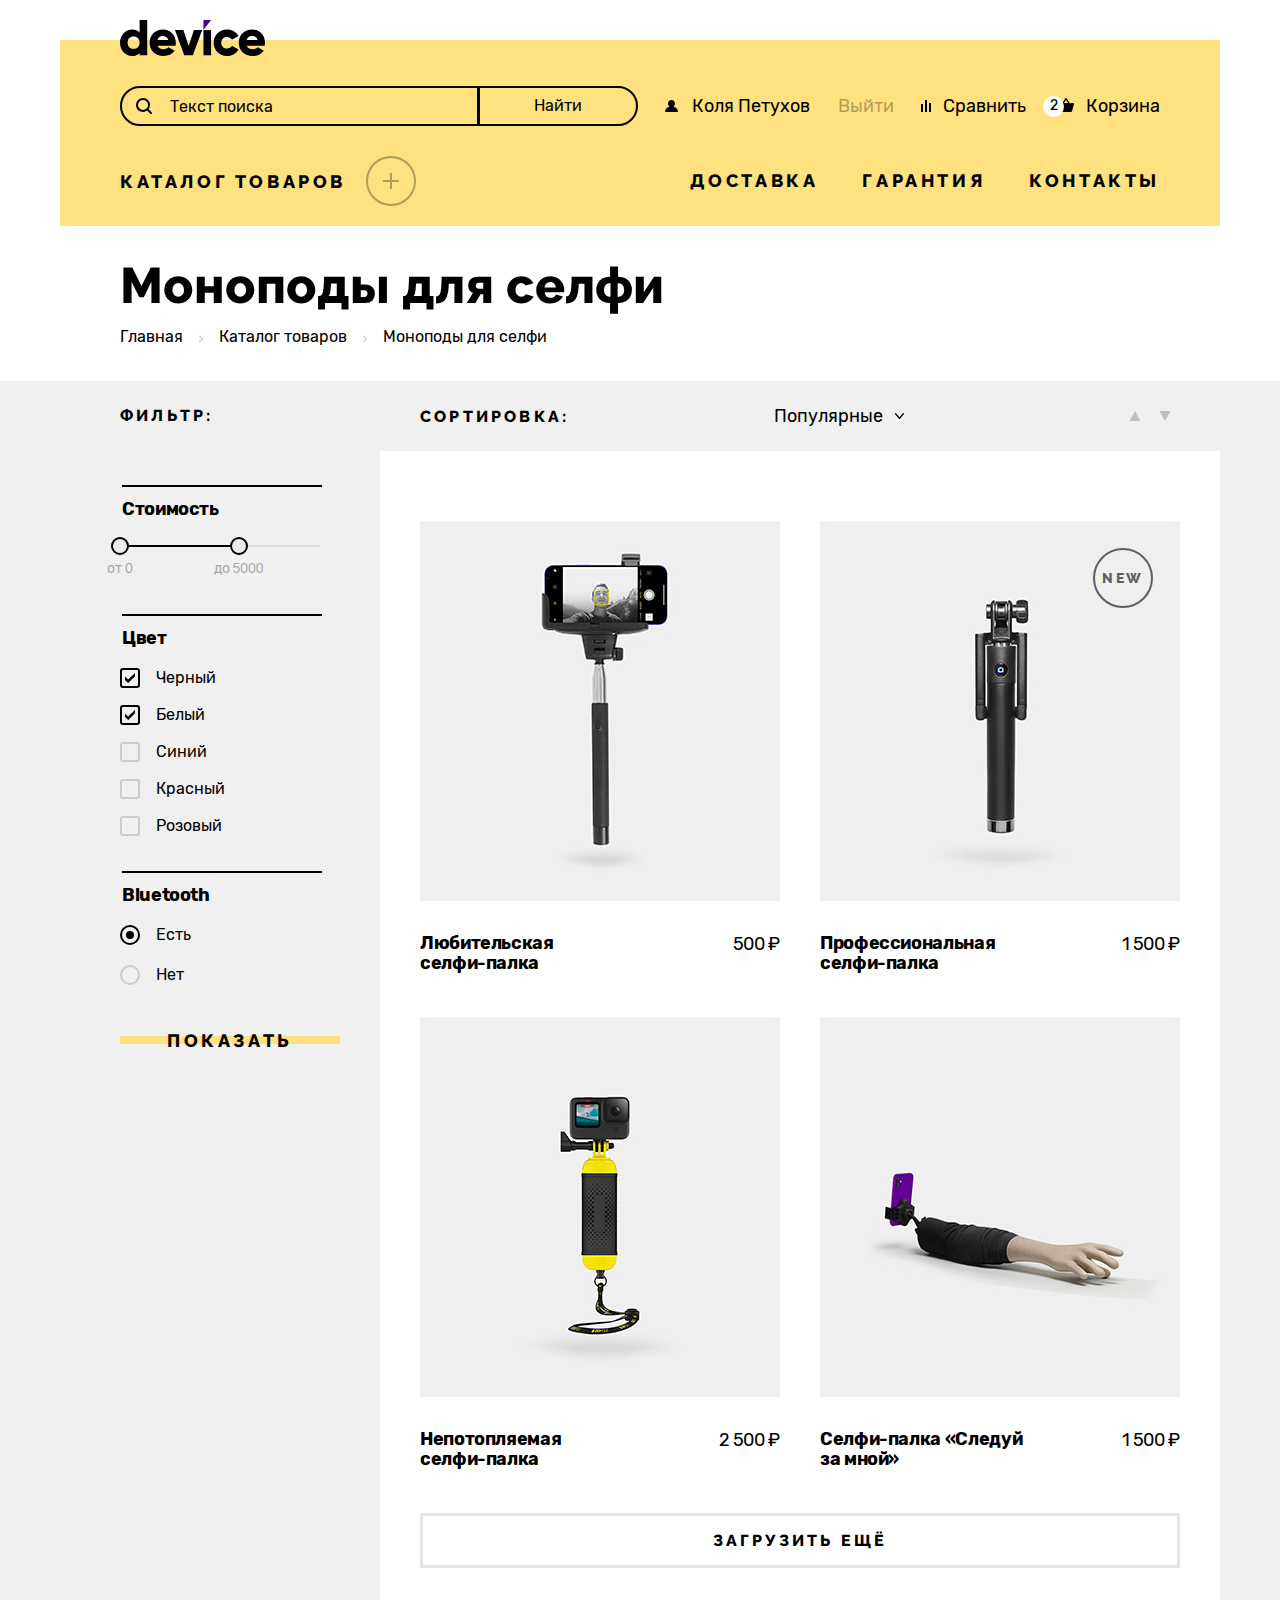
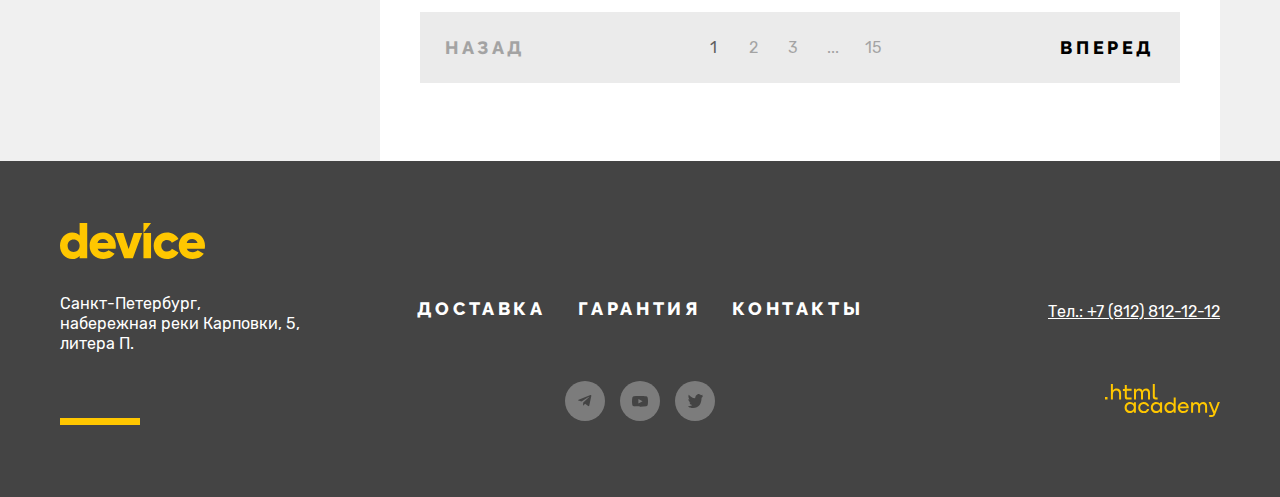
==== commit f2eafffc: "Merge pull request #1 from SalemAbsolem/master" ====
--- a/catalog.html
+++ b/catalog.html
@@ -48,52 +48,55 @@
               <a class="compare" href="#">Сравнить</a>
             </li>
             <li class="shop-user-control-item">
-              <span class="count">2</span>
-              <a class="cart" href="#">Корзина</a>
+              <a class="cart" href="#">
+                <span class="count">2</span>
+                Корзина
+              </a>
+              <!-- класс для открытия open -->
+              <div class="popover">
+                <ul class="popover-list">
+                  <li class="popover-item">
+                    <a class="popover-link" href="#">
+                      <div class="popover-item-image-wrapper">
+                        <img class="popover-item-image" src="images/product/amateur-monopod.jpg" width="39" height="43" alt="Любительская селфи-палка." aria-hidden>
+                      </div>
+                      <p class="popover-item-title">Любительская<br>селфи-палка</p>
+                    </a>
+                    <button class="delete-product" type="button">
+                      <span class="visually-hidden">
+                        Удалить товар из корзины.
+                      </span>
+                    </button>
+                  </li>
+                  <li class="popover-item">
+                    <a class="popover-link" href="#">
+                      <div class="popover-item-image-wrapper">
+                        <img class="popover-item-image" src="images/product/professional-monopod.jpg" width="39" height="43" alt="Профессиональная селфи-палка." aria-hidden>
+                      </div>
+                      <p class="popover-item-title">Профессиональная селфи-палка</p>
+                    </a>
+                    <button class="delete-product" type="button">
+                      <span class="visually-hidden">
+                        Удалить товар из корзины.
+                      </span>
+                    </button>
+                  </li>
+                </ul>
+                <div class="popover-count-price">
+                  <p>
+                    Товаров: <span class="popover-count">2</span>
+                  </p>
+                  <p>
+                    Сумма: <span class="popover-price">2000</span> ₽
+                  </p>
+                </div>
+                <a class="button open-cart-button" href="#">
+                  Открыть корзину
+                </a>
+              </div>
             </li>
           </ul>
         </nav>
-        <aside class="popover">
-          <ul class="popover-list">
-            <li class="popover-item">
-              <a class="popover-link" href="#">
-                <div class="popover-item-image-wrapper">
-                  <img class="popover-item-image" src="images/product/amateur-monopod.jpg" width="39" height="43" alt="Любительская селфи-палка." aria-hidden>
-                </div>
-                <p class="popover-item-title">Любительская<br>селфи-палка</p>
-              </a>
-              <button class="delete-product" type="button">
-                <span class="visually-hidden">
-                  Удалить товар из корзины.
-                </span>
-              </button>
-            </li>
-            <li class="popover-item">
-              <a class="popover-link" href="#">
-                <div class="popover-item-image-wrapper">
-                  <img class="popover-item-image" src="images/product/professional-monopod.jpg" width="39" height="43" alt="Профессиональная селфи-палка." aria-hidden>
-                </div>
-                <p class="popover-item-title">Профессиональная селфи-палка</p>
-              </a>
-              <button class="delete-product" type="button">
-                <span class="visually-hidden">
-                  Удалить товар из корзины.
-                </span>
-              </button>
-            </li>
-          </ul>
-          <div class="popover-count-price">
-            <p>
-              Товаров: <span class="popover-count">2</span>
-            </p>
-            <p>
-              Сумма: <span class="popover-price">2000</span> ₽
-            </p>
-          </div>
-          <a class="button open-cart-button" href="#">
-            Открыть корзину
-          </a>
-        </aside>
       </div>
       <nav class="site-navigation">
         <ul class="site-navigation-list">
@@ -107,7 +110,7 @@
                     <a class="submenu-link" href="#">Виртуальная реальность</a>
                   </li>
                   <li class="submenu-item">
-                    <a class="submenu-link" href="catalog.html">Моноподы для cелфи</a>
+                    <a class="submenu-link active" href="catalog.html">Моноподы для cелфи</a>
                   </li>
                   <li class="submenu-item">
                     <a class="submenu-link" href="#">Экшн-камеры</a>
@@ -428,11 +431,9 @@
                   </a>
                 </li>
                 <li class="pagination-item">
-                  <a class="pagination-link more-pages" href="#" aria-label="Показать больше страниц" title="Показать больше страниц">
-                    <span aria-hidden>
-                      ...
-                    </span>
-                  </a>
+                  <span class="pagination-link more-pages" aria-hidden>
+                    ...
+                  </span>
                 </li>
                 <li class="pagination-item">
                   <a class="pagination-link" href="#" aria-label="Перейти на страницу 15">
@@ -494,19 +495,19 @@
             <li class="social-item">
               <a class="social-link" href="https://t.me/htmlacademy">
                 <span class="visually-hidden">Канал в Telegram</span>
-                <img class="social-icon" src="images/social/telegram.svg" width="14" height="12" aria-hidden>
+                <img class="social-icon" src="images/social/telegram.svg" width="14" height="12" alt="Telegram." aria-hidden>
               </a>
             </li>
             <li class="social-item">
               <a class="social-link" href="https://www.youtube.com/user/htmlacademyru">
                 <span class="visually-hidden">Канал на YouTube</span>
-                <img class="social-icon" src="images/social/youtube.svg" width="16" height="11 " aria-hidden>
+                <img class="social-icon" src="images/social/youtube.svg" width="16" height="11" alt="YouTube." aria-hidden>
               </a>
             </li>
             <li class="social-item">
               <a class="social-link" href="https://twitter.com/htmlacademy_ru">
                 <span class="visually-hidden">Страничка в Twitter</span>
-                <img class="social-icon" src="images/social/twitter.svg" width="15" height="14" aria-hidden>
+                <img class="social-icon" src="images/social/twitter.svg" width="15" height="14" alt="Twitter." aria-hidden>
               </a>
             </li>
           </ul>
--- a/styles/styles.css
+++ b/styles/styles.css
@@ -83,6 +83,7 @@
   text-transform: uppercase;
   text-decoration: none;
   letter-spacing: 3.6px;
+
   cursor: pointer;
 }
 
@@ -91,6 +92,9 @@
 }
 
 .page {
+  display: flex;
+  flex-direction: column;
+  min-height: 100vh;
   margin: 0;
 
   font-weight: 400;
@@ -98,10 +102,6 @@
   line-height: 30px;
   font-family: Rubik, Arial, sans-serif;
   color: var(--color-dark-gray);
-
-  display: flex;
-  flex-direction: column;
-  min-height: 100vh;
 }
 
 /*header*/
@@ -109,17 +109,17 @@
   width: 1160px;
   margin: 0 auto;
   padding-top: 20px;
+  padding-right: 60px;
   padding-left: 60px;
-  padding-right: 60px;
 
   background: linear-gradient(transparent 40px, var(--color-yellow) 40px);
 }
 
 .logo-header {
   display: block;
+  width: fit-content;
+  height: 36px;
   margin-bottom: 30px;
-  height: 36px;
-  width: fit-content;
 }
 
 .logo {
@@ -140,19 +140,22 @@
 }
 
 .page-haeder-line {
+  position: relative;
+
   display: flex;
   align-items: center;
   margin-bottom: 30px;
+}
+
+.search-form {
   position: relative;
-}
-
-.search-form {
+
+  display: flex;
+  margin: 0;
+  margin-right: 26px;
+  padding: 0;
+
   border: none;
-  padding: 0;
-  margin: 0;
-  margin-right: 26px;
-  position: relative;
-  display: flex;
 }
 
 .search-form.disabled {
@@ -161,27 +164,31 @@
 
 .input-search-wrapper::before {
   content: url("../images/search-icon.svg");
+  position: absolute;
+  top: 12px;
+  left: 16px;
+
+  display: block;
   width: 16px;
   height: 16px;
-  display: block;
-  position: absolute;
-  left: 16px;
-  top: 12px;
+
   line-height: 16px;
 }
 
 .input-search {
+  width: 359px;
+  height: 40px;
+  padding: 10px 48px;
+  padding-right: 20px;
+
   font-size: 16px;
   line-height: 20px;
   font-family: inherit;
   color: var(--color-black);
+
   background-color: transparent;
   border: 2px solid var(--color-black);
-  padding: 10px 48px;
-  padding-right: 20px;
-  width:  359px;
   border-radius: 100px 0 0 100px;
-  height: 40px;
 }
 
 .input-search::placeholder {
@@ -204,42 +211,49 @@
 
 .input-search-wrapper.disabled::before,
 .input-search:disabled {
-  opacity: 0.3;
   cursor: not-allowed;
+  opacity: 0.3;
 }
 
 .button-search {
+  position: relative;
+
+  width: 160px;
+  height: 40px;
+  margin-left: -1px;
+  padding: 5px 20px;
+
   font-size: 16px;
   line-height: 20px;
   font-family: inherit;
   color: var(--color-black);
-  padding: 5px 20px;
+
+  background-color: transparent;
   border: 2px solid var(--color-black);
   border-radius: 0 100px 100px 0;
-  background-color: transparent;
-  height: 40px;
-  width: 160px;
-  margin-left: -1px;
   cursor: pointer;
+
   transition: background-color 0.2s ease-in-out, color 0.2s ease-in-out;
-  position: relative;
 }
 
 .button-search::before {
   content: "";
   position: absolute;
+  top: -6px;
+  right: -6px;
+  bottom: -6px;
   left: -6px;
-  right: -6px;
-  top: -6px;
-  bottom: -6px;
+
+  display: none;
+
   background-color: transparent;
   border: 2px solid var(--color-purple);
-  display: none;
 }
 
 .button-search:hover {
+  color: var(--color-white);
+
   background-color: var(--color-black);
-  color: var(--color-white);
 }
 
 .button-search:focus-visible {
@@ -252,6 +266,7 @@
 
 .button-search:active {
   color: rgba(255, 255, 255, 0.3);
+
   outline: none;
 }
 
@@ -261,15 +276,17 @@
 
 .user-navigation {
   display: flex;
+  width: 231px;
   margin-right: 26px;
-  width: 231px;
 }
 
 .login-button {
+  display: flex;
+  justify-content: center;
+
   color: var(--color-black);
   text-decoration: none;
-  display: flex;
-  justify-content: center;
+
   transition: opacity 0.2s ease-in-out;
 }
 
@@ -290,15 +307,22 @@
   margin-right: 13px;
 }
 
+.user-icon {
+  object-fit: contain;
+}
+
 .shop-user-control-list {
+  display: flex;
+  flex-wrap: wrap;
+  margin: 0;
   padding: 0;
-  margin: 0;
+
   list-style: none;
-  display: flex;
 }
 
 .shop-user-control-item {
   position: relative;
+
   transition: opacity 0.2s ease-in-out;
 }
 
@@ -306,38 +330,39 @@
   margin-right: 16px;
 }
 
-.shop-user-control-item:active {
-  opacity: 0.3;
-}
-
 .compare,
 .cart {
+  display: inline-block;
+  min-height: 30px;
+
   color: var(--color-black);
   text-decoration: none;
-  display: inline-block;
-  min-height: 30px;
-}
-
-.shop-user-control-item:hover {
+}
+
+.compare:hover,
+.cart:hover {
   opacity: 0.6;
 }
 
-.shop-user-control-item:focus-within {
+.compare:focus,
+.cart:focus {
   outline: 2px  solid var(--color-purple);
   outline-offset: 2px;
 }
 
-.compare:focus-visible,
-.cart:focus-visible {
-  outline: none;
+.compare:active,
+.cart:active {
+  opacity: 0.3;
 }
 
 .compare::before {
   content: url("../images/compare-icon.svg");
+
   display: inline-block;
-  margin-right: 12px;
   width: 10px;
   height: 12px;
+  margin-right: 12px;
+
   line-height: 12px;
 }
 
@@ -347,36 +372,50 @@
 
 .cart::before {
   content: url("../images/cart-icon.svg");
+
   display: inline-block;
-  margin-right: 12px;
   width: 16px;
   height: 14px;
+  margin-right: 8px;
+
   line-height: 14px;
 }
 
 .count {
-  display: flex;
+  position: absolute;
+  top: 4.5px;
+  right: 96px;
+
+  display: flex;
+  justify-content: center;
+  align-items: center;
   min-width: 21px;
   min-height: 21px;
+  padding: 0 5px;
+
+  font-size: 14px;
+  line-height: 14px;
+
   background-color: var(--color-white);
   border-radius: 1000px;
-  position: absolute;
-  font-size: 14px;
-  line-height: 14px;
+}
+
+.cart:hover ~ .popover,
+.cart:focus ~ .popover,
+.popover:hover,
+.popover:focus {
+  display: block;
+}
+
+.site-navigation-list {
+  display: flex;
+  flex-wrap: wrap;
   align-items: center;
-  justify-content: center;
-  right: 96px;
-  top: 4.5px;
-  padding: 0 5px;
-}
-
-.site-navigation-list {
-  display: flex;
+  min-height: 50px;
+  margin: 0;
   padding: 0;
-  margin: 0;
+
   list-style: none;
-  min-height: 50px;
-  align-items: center;
 }
 
 .site-navigation-item {
@@ -397,24 +436,28 @@
 }
 
 .site-navigation-link.checkbox {
-  display: flex;
-  align-items: center;
   position: relative;
   z-index: 30;
+
+  display: flex;
+  align-items: center;
 }
 
 .site-navigation-link.checkbox::after {
   content: "";
+
+  display: inline-block;
   width: 50px;
   height: 50px;
-  display: inline-block;
+  margin-left: 20px;
+
   background-image: url("../images/plus-icon.svg");
   background-repeat: no-repeat;
   background-position: center;
   border: 2px solid var(--color-black);
-  opacity: 0.3;
   border-radius: 50%;
-  margin-left: 20px;
+  opacity: 0.3;
+
   transition: opacity 0.2s ease-in-out;
 }
 
@@ -422,36 +465,34 @@
   opacity: 1;
 }
 
-.site-navigation-item:first-child:focus-within {
+.sub-menu-checkbox:focus + .site-navigation-link {
   outline: 2px  solid var(--color-purple);
   outline-offset: 2px;
 }
 
-/*.site-navigation-item.active::after {
-  /* text-decoration: solid;
-  text-decoration-line: underline;
-  text-decoration-thickness: 2px;
-  text-underline-offset: 6px;
+.site-navigation-link.active::after {
   content: "";
+  position: absolute;
+  bottom: -1px;
+  left: 0;
+
+  display: block;
   width: 100%;
-  display: block;
-  position: absolute;
-  bottom: -10px;
-  left: 0;
   height: 2px;
+
   background-color: var(--color-black);
-}*/
-
-.site-navigation-item:not(:first-child):hover{
+}
+
+.site-navigation-item:not(:first-child):hover {
   opacity: 0.6;
 }
 
-.site-navigation-item:not(:first-child):focus-within{
+.site-navigation-item:not(:first-child):focus-within {
   outline: 2px  solid var(--color-purple);
   outline-offset: 2px;
 }
 
-.site-navigation-item:not(:first-child):active{
+.site-navigation-item:not(:first-child):active {
   opacity: 0.3;
 }
 
@@ -460,17 +501,20 @@
 }
 
 .menu-category-list {
+  position: absolute;
+  top: 31px;
+  left: -60px;
+  z-index: 20;
+
   display: none;
-  position: absolute;
-  padding: 33px 60px 27px 60px;
   width: 1160px;
   min-height: 180px;
+  margin: 0;
+  padding: 33px 60px 27px 60px;
+
+  list-style: none;
+
   background-color: var(--color-yellow);
-  left: -60px;
-  top: 31px;
-  margin: 0;
-  list-style: none;
-  z-index: 20;
 }
 
 .sub-menu-checkbox:checked + .site-navigation-link.checkbox::after {
@@ -486,10 +530,11 @@
 }
 
 .submenu-list {
+  min-width: 153px;
   margin: 0;
   padding: 0;
+
   list-style: none;
-  min-width: 153px;
 }
 
 .submenu-item:not(:last-child) {
@@ -497,31 +542,42 @@
 }
 
 .submenu-link {
+  position: relative;
+
+  display: inline-block;
+  min-height: 23px;
+
+  font-size: 16px;
+  line-height: 18px;
   font-family: inherit;
   color: var(--color-black);
-  font-size: 16px;
-  line-height: 18px;
   text-decoration: none;
-  min-height: 20px;
+
   transition: opacity 0.2s ease-in-out;
 }
 
-/* .submenu-link.active {
-  text-decoration: solid;
-  text-decoration-line: underline;
-  text-decoration-thickness: 1px;
-  text-underline-offset: 6px;
-} */
-
-.submenu-link:hover{
+.submenu-link.active::after {
+  content: "";
+  position: absolute;
+  bottom: 1px;
+  left: 0;
+
+  display: block;
+  width: 100%;
+  height: 1px;
+
+  background-color: var(--color-black);
+}
+
+.submenu-link:hover {
   opacity: 0.6;
 }
 
-.submenu-link:active{
-  opacity: 0.3;
-}
-
-.submenu-link:focus{
+.submenu-link:active {
+  opacity: 0.3;
+}
+
+.submenu-link:focus {
   outline: 2px  solid var(--color-purple);
   outline-offset: 2px;
 }
@@ -534,28 +590,34 @@
 /*slider*/
 
 .hero-slider {
+  position: relative;
+
+  display: grid;
   width: 1160px;
   min-height: 544px;
   margin: 0 auto;
+  margin-bottom: 70px;
+
+  column-gap: 40px;
 
   background: linear-gradient(var(--color-yellow) 134px, transparent 134px);
-  display: grid;
+
   grid-template-columns: 560px 1fr;
-  column-gap: 40px;
-  position: relative;
-  margin-bottom: 70px;
 }
 
 .slider-button {
   position: absolute;
   top: 211px;
+  z-index: 10;
+
   width: 20px;
   height: 60px;
-  border: none;
+
   background-color: transparent;
   background-image: url("../images/slider/arrow-slider.svg");
+  border: none;
   cursor: pointer;
-  z-index: 10;
+
   transition: opacity 0.2s ease-in-out;
 }
 
@@ -564,8 +626,9 @@
 }
 
 .next-button {
+  right: 0;
+
   transform: rotate(180deg);
-  right: 0;
 }
 
 .slider-button:hover {
@@ -582,27 +645,38 @@
 }
 
 .visible-image {
+  position: relative;
+
   width: 560px;
   height: 560px;
   margin-top: -16px;
-  position: relative;
 }
 
 .slider-image-list {
   display: flex;
+  height: 560px;
   margin: 0;
   padding: 0;
+
   list-style: none;
-  height: 560px;
 }
 
 .slider-image-item {
   position: relative;
+
   display: none;
 }
 
 .slider-image-item.active {
   display: block;
+}
+
+.slider-image-container {
+  display: flex;
+}
+
+.slider-image {
+  object-fit: contain;
 }
 
 .visible-text {
@@ -611,16 +685,18 @@
 }
 
 .slider-text-list {
+  display: flex;
+  margin: 0;
   padding: 0;
-  margin: 0;
+
   list-style: none;
-  display: flex;
 }
 
 .slider-text-item {
+  position: relative;
+
+  display: none;
   width: 560px;
-  position: relative;
-  display: none;
 }
 
 .slider-text-item.active {
@@ -633,19 +709,22 @@
 
 .slider-text-item::before {
   content: "";
+  position: absolute;
+  top: 13px;
+  right: 49px;
+
   width: 250px;
   height: 135px;
-  position: absolute;
-  right: 49px;
-  top: 13px;
-  background-repeat: no-repeat;
-  background-position: right;
-  color: var(--color-white);
-  font-family: Rubik, Arial, sans-serif;
+
   font-weight: 700;
   font-size: 180px;
   line-height: 135px;
+  font-family: Rubik, Arial, sans-serif;
   text-align: right;
+  color: var(--color-white);
+
+  background-repeat: no-repeat;
+  background-position: right;
 }
 
 .slider-text-item:nth-child(1):before {
@@ -662,15 +741,17 @@
 
 
 .slide-title {
+  position: relative;
+
+  width: 545px;
+  margin-top: 105px;
+  margin-right: 15px;
+  margin-bottom: 29px;
+
   font-size: 50px;
   line-height: 50px;
   font-family: Raleway, Arial, sans-serif;
   color: var(--color-black);
-  margin-top: 105px;
-  margin-bottom: 29px;
-  margin-right: 15px;
-  width: 545px;
-  position: relative;
 }
 
 .slider-description {
@@ -679,23 +760,28 @@
 }
 
 .product-link {
-  margin-bottom: 50px;
+  position: relative;
+
   display: inline-flex;
+  justify-content: center;
+  align-items: center;
   width: 220px;
   height: 40px;
+  margin-bottom: 50px;
+
   text-align: center;
-  justify-content: center;
-  align-items: center;
-  position: relative;
 }
 
 .product-link::before {
   content: "";
+  position: absolute;
+  z-index: -1;
+
   width: 100%;
   height: 8px;
+
   background-color: var(--color-yellow);
-  position: absolute;
-  z-index: -1;
+
   transition: height 0.2s ease-in-out, background-color 0.2s ease-in-out;
 }
 
@@ -709,6 +795,7 @@
 
 .product-link:active::before {
   height: 100%;
+
   background-color: var(--color-yellow-hover);
 }
 
@@ -733,28 +820,32 @@
 
 .feature-value {
   margin: 0;
+  margin-bottom: 12px;
+
   font-size: 36px;
-  margin-bottom: 12px;
   color: var(--color-black);
 }
 
 .control-slider-button-list {
+  z-index: 10;
+
+  display: flex;
+  flex-wrap: wrap;
+  justify-content: center;
+  margin: 0;
+  margin-top: -12px;
+  margin-bottom: -10px;
+  padding: 0;
+
+  list-style: none;
+
   grid-column: 1 / -1;
-  margin: 0;
-  padding: 0;
-  list-style: none;
-  display: flex;
-  margin-top: -12px;
-  justify-content: center;
-  flex-wrap: wrap;
-  margin-bottom: -10px;
-  z-index: 10;
 }
 
 .control-slider-button-item {
+  display: flex;
   width: 12px;
   height: 12px;
-  display: flex;
   margin-bottom: 10px;
 }
 
@@ -765,14 +856,16 @@
 .toggle-button {
   width: 12px;
   height: 12px;
+  margin: 0;
   padding: 0;
-  margin: 0;
+
   background-color: transparent;
+  border: 2px solid var(--color-black);
   border-radius: 50%;
-  border: 2px solid var(--color-black);
   cursor: pointer;
+
   transition: opacity 0.2s ease-in-out;
- }
+}
 
 .active .toggle-button {
   background-color: var(--color-black);
@@ -804,40 +897,51 @@
 
 .category-list {
   display: grid;
+  margin: 0;
+  padding: 0;
+
+  list-style: none;
+
+  gap: 40px;
   grid-template-columns: repeat(6, 160px);
-  gap: 40px;
-  padding: 0;
-  margin: 0;
-  list-style: none;
 }
 
 .category-item {
   width: 160px;
   min-height: 253px;
+
   transition: opacity 0.2s ease-in-out;
 }
 
 .category-link {
+  display: flex;
+  flex-direction: column-reverse;
+
   font-size: 18px;
   line-height: 24px;
   font-family: Raleway, Arial, sans-serif;
   color: var(--color-black);
   text-decoration: none;
   letter-spacing: -0.36px;
-  display: flex;
-  flex-direction: column-reverse;
 }
 
 .category-icon-container {
   display: flex;
   margin-bottom: 32px;
+
   background-color: var(--color-yellow);
+
   transition: background-color 0.2s ease-in-out;
 }
 
+.category-icon {
+  object-fit: contain;
+}
+
 .category-title {
+  margin: 0;
+
   font-size: inherit;
-  margin: 0;
 }
 
 .category-item:hover .category-icon-container {
@@ -870,14 +974,16 @@
 }
 
 .tab-list {
+  width: 287px;
+  height: fit-content;
   margin: 0;
   padding: 0;
-  list-style: none;
-  width: 287px;
-  border-right: 7px solid var(--color-black);
   padding-top: 64px;
   padding-bottom: 64px;
-  height: fit-content;
+
+  list-style: none;
+
+  border-right: 7px solid var(--color-black);
 }
 
 .tab-item:not(:last-child) {
@@ -885,29 +991,36 @@
 }
 
 .tab-title {
-  width: 160px;
-  background-color: transparent;
-  text-align: center;
-  height: 40px;
-  border: none;
-  padding: 0 10px;
   position: relative;
+  z-index: 1;
+
   display: flex;
   justify-content: center;
   align-items: center;
-  z-index: 1;
+  width: 160px;
+  height: 40px;
+  padding: 0 10px;
+
+  text-align: center;
+
+  background-color: transparent;
+  border: none;
+
   transition: transform 0.2s ease-in-out;
 }
 
 .tab-title::after {
   content: "";
+  position: absolute;
+  top: 50%;
+  z-index: -1;
+
   width: 100%;
   height: 8px;
+
   background-color: var(--color-yellow);
-  position: absolute;
-  z-index: -1;
-  top: 50%;
   transform: translateY(-50%);
+
   transition: height 0.2s ease-in-out, background-color 0.2s ease-in-out;
 }
 
@@ -933,6 +1046,7 @@
 
 .tab-title:active::after {
   height: 100%;
+
   background-color: var(--color-yellow-hover);
 }
 
@@ -951,24 +1065,26 @@
 }
 
 .property-list {
+  display: flex;
+  align-items: center;
+  width: 873px;
+  min-height: 319px;
   margin: 0;
   padding: 0;
   padding-left: 116px;
+
   list-style: none;
-  width: 873px;
-  min-height: 319px;
-  display: flex;
-  align-items: center;
 }
 
 .property-item {
+  display: none;
+  flex-direction: column;
+  justify-content: center;
+  width: 757px;
   min-height: 200px;
-  width: 757px;
+
   background-repeat: no-repeat;
   background-position: 558px;
-  flex-direction: column;
-  justify-content: center;
-  display: none;
 }
 
 .property-item:nth-child(1) {
@@ -988,12 +1104,13 @@
 }
 
 .property-title {
+  margin: 0;
+  margin-bottom: 34px;
+
   font-size: 50px;
   line-height: 50px;
   font-family: Raleway, Arial, sans-serif;
   color: var(--color-black);
-  margin: 0;
-  margin-bottom: 34px;
 }
 
 .property-description {
@@ -1007,45 +1124,54 @@
   width: 1160px;
   min-height: 100px;
   margin: 0 auto;
+  margin-bottom: 70px;
   padding-top: 70px;
-  margin-bottom: 70px;
 }
 
 .delivery-on-order-button {
+  position: relative;
+
   width: 100%;
   min-height: 100px;
   padding: 38px 125px;
+
+  background-color: var(--color-light);
   border: none;
-  background-color: var(--color-light);
-  position: relative;
+
   transition: opacity 0.2s ease-in-out;
 }
 
 .delivery-on-order-button::before {
   content: url("../images/delivery-on-order-icon.svg");
+  position: absolute;
+  top: 0;
+  left: 0;
+
+  display: flex;
+  justify-content: center;
+  align-items: center;
   width: 125px;
   height: 100%;
+
   background-color: var(--color-yellow);
-  display: flex;
-  align-items: center;
-  justify-content: center;
-  position: absolute;
-  left: 0;
-  top: 0;
+
   transition: background-color 0.2s ease-in-out;
 }
 
 .delivery-on-order-button::after {
   content: url("../images/info-icon.svg");
+  position: absolute;
+  top: 0;
+  right: 0;
+
+  display: flex;
+  justify-content: center;
+  align-items: center;
   width: 125px;
   height: 100%;
+
   background-color: transparent;
-  display: flex;
-  align-items: center;
-  justify-content: center;
-  position: absolute;
-  right: 0;
-  top: 0;
+
   transition: content 0.2s ease-in-out;
 }
 
@@ -1079,11 +1205,13 @@
 
 .about::before {
   content: "";
+
+  display: block;
   width: 84px;
   height: 7px;
-  display: block;
+  margin-bottom: 40px;
+
   background-color: var(--color-black);
-  margin-bottom: 40px;
 }
 
 .about-contact-wrapper {
@@ -1094,68 +1222,78 @@
 }
 
 .about-title {
+  margin-top: 0;
+  margin-bottom: 48px;
+
   font-size: 50px;
   line-height: 50px;
   font-family: Raleway, Arial, sans-serif;
   color: var(--color-black);
-  margin-top: 0;
-  margin-bottom: 48px;
 }
 
 .about-description {
+  width: 500px;
   margin-top: 0;
   margin-bottom: 30px;
-  width: 500px;
 }
 
 .delivery-company-list {
+  margin: 0;
+  margin-bottom: 30px;
+  padding: 0;
+  padding-left: 4px;
+
+  list-style: none;
   font-weight: 700;
   line-height: 20px;
   letter-spacing: -0.36px;
-  margin: 0;
-  padding: 0;
-  list-style: none;
-  margin-bottom: 30px;
-  padding-left: 4px;
 }
 
 .delivery-company-item {
+  display: flex;
+  align-items: center;
   margin-bottom: 19px;
-  display: flex;
-  align-items: center;
+
   color: var(--color-black);
 }
 
 .delivery-company-item::before {
   content: "";
+
+  display: inline-block;
   width: 8px;
   height: 8px;
-  display: inline-block;
+  margin-right: 26px;
+
   background-color: var(--color-yellow-hover);
   border-radius: 50%;
-  margin-right: 26px;
 }
 
 .about-button {
-  min-width: 270px;
-  display: inline-flex;
-  text-align: center;
-  align-items: center;
-  justify-content: center;
-  min-height: 40px;
   position: relative;
   z-index: 1;
+
+  display: inline-flex;
+  justify-content: center;
+  align-items: center;
+  min-width: 270px;
+  min-height: 40px;
+
+  text-align: center;
 }
 
 .about-button::after {
   content: "";
+  position: absolute;
+  top: 50%;
+  z-index: -1;
+
   width: 100%;
   height: 8px;
+
   background-color: var(--color-yellow);
-  position: absolute;
-  z-index: -1;
-  top: 50%;
   transform: translateY(-50%);
+
   transition: height 0.2s ease-in-out, background-color 0.2s ease-in-out;
 }
 
@@ -1169,6 +1307,7 @@
 
 .about-button:active::after {
   height: 100%;
+
   background-color: var(--color-yellow-hover);
 }
 
@@ -1176,20 +1315,23 @@
 /*contacts*/
 .contacts::before {
   content: "";
+
+  display: block;
   width: 84px;
   height: 7px;
-  display: block;
+  margin-bottom: 40px;
+
   background-color: var(--color-black);
-  margin-bottom: 40px;
 }
 
 .contacts-title {
+  margin-top: 0;
+  margin-bottom: 48px;
+
   font-size: 50px;
   line-height: 50px;
   font-family: Raleway, Arial, sans-serif;
   color: var(--color-black);
-  margin-top: 0;
-  margin-bottom: 48px;
 }
 
 .contacts-description {
@@ -1203,9 +1345,10 @@
 
 .address-title,
 .working-hours-title {
-  font-size: 24px;
   margin-top: 0;
   margin-bottom: 15px;
+
+  font-size: 24px;
 }
 
 .contacts-address {
@@ -1244,29 +1387,35 @@
 .working-hours-list {
   margin: 0;
   padding: 0;
+
   list-style: none;
 }
 
 .contacts-button {
-  min-width: 260px;
-  display: inline-flex;
-  text-align: center;
-  align-items: center;
-  justify-content: center;
-  min-height: 40px;
   position: relative;
   z-index: 1;
+
+  display: inline-flex;
+  justify-content: center;
+  align-items: center;
+  min-width: 260px;
+  min-height: 40px;
+
+  text-align: center;
 }
 
 .contacts-button::after {
   content: "";
+  position: absolute;
+  top: 50%;
+  z-index: -1;
+
   width: 100%;
   height: 8px;
+
   background-color: var(--color-yellow);
-  position: absolute;
-  z-index: -1;
-  top: 50%;
   transform: translateY(-50%);
+
   transition: height 0.2s ease-in-out, background-color 0.2s ease-in-out;
 }
 
@@ -1280,6 +1429,7 @@
 
 .contacts-button:active::after {
   height: 100%;
+
   background-color: var(--color-yellow-hover);
 }
 
@@ -1303,14 +1453,15 @@
 }
 
 .subscribe-title {
+  min-width: 350px;
+  max-width: 500px;
+  margin: 0;
+  margin-right: auto;
+
   font-size: 50px;
   line-height: 50px;
   font-family: Raleway, Arial, sans-serif;
   color: var(--color-black);
-  margin: 0;
-  min-width: 350px;
-  margin-right: auto;
-  max-width: 500px;
 }
 
 .subscribe-descrition {
@@ -1326,17 +1477,20 @@
 
 .subscribe-form {
   display: flex;
+  margin-right: 20px;
 }
 
 .subscribe-field {
+  width: 557px;
+  height: 57px;
+  padding: 13px 16px 14px;
+
   font-size: 18px;
   line-height: 30px;
   font-family: inherit;
   color: inherit;
-  width: 557px;
-  height: 57px;
+
   background-color: transparent;
-  padding: 13px 16px 14px;
   border: none;
   border-bottom: 3px solid #c4c4c4;
 }
@@ -1350,20 +1504,69 @@
   opacity: 0.5;
 }
 
+.subscribe-field:focus {
+  background-color: var(--color-gray);
+  outline: none;
+}
+
+.subscribe-field.error {
+  border-color: var(--color-error);
+}
+
+.subscribe-field:disabled {
+  outline: none;
+  cursor: not-allowed;
+  opacity: 0.3;
+}
+
 .subscribe-button {
+  min-width: 257px;
   height: 57px;
-  min-width: 257px;
+
   background-color: transparent;
   border: 3px solid #c4c4c4;
+
+  transition: background-color 0.2s ease-in-out, color 0.2s ease-in-out, border-color 0.2s ease-in-out;
+}
+
+.subscribe-button:hover {
+  color: var(--color-white);
+
+  background-color: var(--color-black);
+  border-color: var(--color-black);
+}
+
+.subscribe-button:focus {
+  outline: 2px  solid var(--color-purple);
+  outline-offset: 2px;
+}
+
+.subscribe-button:active {
+  color: rgba(255, 255, 255, 0.3);
+
+  background-color: var(--color-black);
+  border-color: var(--color-black);
+}
+
+.subscribe-button:disabled {
+  color: var(--color-black);
+
+  background-color: transparent;
+  border-color: #c4c4c4;
+  outline: none;
+  cursor: not-allowed;
+  opacity: 0.3;
 }
 
 .subscribe-motivation::before {
   content: url("../images/motivation-icon.svg");
+
+  display: inline-block;
   width: 16px;
   height: 16px;
-  display: inline-block;
   margin: auto 0;
   margin-right: 12px;
+
   line-height: 16px;
 }
 
@@ -1375,10 +1578,10 @@
 }
 
 .page-footer-wrapper {
+  display: flex;
+  justify-content: space-between;
   width: 1160px;
   margin: 0 auto;
-  display: flex;
-  justify-content: space-between;
 }
 
 .footer-left-column {
@@ -1387,24 +1590,26 @@
 
 .footer-left-column::after {
   content: "";
+
+  display: block;
   width: 80px;
   height: 7px;
-  display: block;
+
   background-color: var(--color-yellow-hover);
 }
 
 .logo-footer {
   display: flex;
+  width: fit-content;
   margin-bottom: 35px;
-  width: fit-content;
-
 }
 
 .footer-address {
+  width: 240px;
+  margin-bottom: 64px;
+
   font-style: normal;
   color: var(--color-white);
-  width: 240px;
-  margin-bottom: 64px;
 }
 
 .footer-address .shop-location {
@@ -1417,11 +1622,13 @@
 }
 
 .footer-navigation-list {
-  margin: 0;
+  display: flex;
+  flex-wrap: wrap;
+  margin: 0;
+  margin-bottom: 45px;
   padding: 0;
+
   list-style: none;
-  display: flex;
-  margin-bottom: 45px;
 }
 
 .footer-navigation-item {
@@ -1435,13 +1642,15 @@
 .footer-navigation-link {
   line-height: normal;
   color: var(--color-white);
+
   transition: color 0.2s ease-in-out;
 }
 
 .footer-navigation-link:hover {
+  color: var(--color-yellow-hover);
   text-decoration: underline 2px solid var(--color-yellow-hover);
+
   text-underline-offset: 8px;
-  color: var(--color-yellow-hover);
 }
 
 .footer-navigation-link:focus {
@@ -1454,11 +1663,13 @@
 }
 
 .social-list {
+  display: flex;
+  flex-wrap: wrap;
+  justify-content: center;
   margin: 0;
   padding: 0;
+
   list-style: none;
-  display: flex;
-  justify-content: center;
 }
 
 .social-item {
@@ -1473,17 +1684,21 @@
 
 .social-link {
   display: flex;
+  justify-content: center;
+  align-items: center;
+  width: 100%;
   height: 100%;
-  width: 100%;
-  align-items: center;
-  justify-content: center;
+
+  background-color: rgba(255, 255, 255, 0.3);
   border-radius: 50%;
-  background-color: rgba(255, 255, 255, 0.3);
+
   transition: background-color 0.2s ease-in-out;
 }
 
 .social-icon {
   transition: opacity 0.2s ease-in-out;
+
+  object-fit: contain;
 }
 
 .social-link:hover {
@@ -1504,23 +1719,24 @@
 }
 
 .footer-right-column {
-  padding-top: 73px;
   display: flex;
   flex-direction: column;
   align-items: end;
   min-width: 250px;
+  padding-top: 73px;
 }
 
 .footer-right-column .footer-address {
+  width: fit-content;
   margin-bottom: 58px;
-  width: fit-content;
 }
 
 .footer-phone {
   font-size: 16px;
   line-height: 20px;
+  text-align: right;
   color: var(--color-white);
-  text-align: right;
+
   transition: color 0.2s ease-in-out, opacity 0.2s ease-in-out;
 }
 
@@ -1543,6 +1759,7 @@
 
 .logo-academy {
   display: flex;
+
   transition: opacity 0.2s ease-in-out;
 }
 
@@ -1566,37 +1783,42 @@
 /*catalog header*/
 .logout {
   margin-left: 28px;
+
   opacity: 0.3;
 }
 
 /*catalog inner main header*/
 .main-header {
-  background-image: linear-gradient(var(--color-yellow) 20px, transparent 20px);
   width: 1160px;
   margin: 0 auto;
   padding: 55px 60px 18px 60px;
+
+  background-image: linear-gradient(var(--color-yellow) 20px, transparent 20px);
 }
 
 .main-header-title {
+  margin-top: 0;
+  margin-bottom: 16px;
+
   font-size: 50px;
   line-height: 50px;
   font-family: Raleway, Arial, sans-serif;
   color: var(--color-black);
-  margin-top: 0;
+}
+
+.breadcrumbs-list {
+  display: flex;
+  flex-wrap: wrap;
+  margin: 0;
+  padding: 0;
+
+  list-style: none;
+}
+
+.breadcrumbs-item {
+  display: flex;
+  align-items: center;
   margin-bottom: 16px;
-}
-
-.breadcrumbs-list {
-  margin: 0;
-  padding: 0;
-  list-style: none;
-  display: flex;
-}
-
-.breadcrumbs-item {
-  margin-bottom: 16px;
-  display: flex;
-  align-items: center;
 }
 
 .breadcrumbs-item:not(:last-child) {
@@ -1605,10 +1827,12 @@
 
 .breadcrumbs-item:not(:first-child)::before {
   content: url("../images/breadcrumbs-icon.svg");
+
+  display: block;
   width: 4px;
   height: 7px;
-  display: block;
   margin-right: 16px;
+
   line-height: 7px;
 }
 
@@ -1617,6 +1841,7 @@
   line-height: 20px;
   color: var(--color-black);
   text-decoration: none;
+
   transition: opacity 0.2s ease-in-out;
 }
 
@@ -1636,73 +1861,88 @@
 /*filter*/
 .filter-sorting-catalog-wrapper {
   display: flex;
+
   background-color: var(--color-light);
 }
 
 .filter {
+  width: 320px;
   margin-left: auto;
-  width: 320px;
   padding: 25px 40px 25px 60px;
 }
 
 .filter-group {
+  margin: 0;
+  margin-bottom: 35px;
   padding: 0;
-  margin: 0;
+
   border: none;
-  margin-bottom: 35px;
 }
 
 .filter-title {
+  margin-top: 0;
+  margin-bottom: 60px;
+
   font-size: 16px;
   line-height: normal;
   font-family: Raleway, Arial, sans-serif;
   color: var(--color-black);
   text-transform: uppercase;
   letter-spacing: 3.2px;
+}
+
+.filter-group-title {
+  min-width: 200px;
   margin-top: 0;
-  margin-bottom: 60px;
-}
-
-.filter-group-title {
+  margin-bottom: 20px;
+  padding-top: 12px;
+
   font-size: 18px;
   line-height: 20px;
+  color: var(--color-black);
   letter-spacing: -0.36px;
+
   border-top: 2px solid var(--color-black);
-  margin-top: 0;
-  padding-top: 12px;
-  margin-bottom: 20px;
-  min-width: 200px;
-  color: var(--color-black);
 }
 
 .range-scale {
   position: relative;
+  top: 6px;
+
   width: 200px;
+  height: 2px;
+
   background-color: var(--color-gray);
+}
+
+.range-bar {
+  position: absolute;
+
   height: 2px;
-  top: 6px;
-}
-
-.range-bar {
+
   background-color: var(--color-black);
-  height: 2px;
+}
+
+.range-toggle-wrapper {
   position: absolute;
-}
-
-.range-toggle-wrapper {
-  background-color: var(--color-light);
+
   width: 18px;
   height: 18px;
-  position: absolute;
+
+  background-color: var(--color-light);
 }
 
 .range-toggle {
+  display: block;
   width: 18px;
   height: 18px;
+  margin: 0;
+  padding: 0;
+
   background-color: var(--color-light-gray);
   border: 2px solid var(--color-black);
   border-radius: 50%;
-  display: block;
+  cursor: pointer;
 
   transition: opacity 0.2s ease-in-out, background-color 0.2s ease-in-out;
 }
@@ -1731,34 +1971,39 @@
 }
 
 .range-toggle:active {
+  background-color: var(--color-black);
   opacity: 1;
-  background-color: var(--color-black);
 }
 
 .range-input-list {
-  margin: 0;
-  padding: 0;
-  list-style: none;
-  display: flex;
   position: relative;
   top: 6px;
+
+  display: flex;
+  margin: 0;
+  padding: 0;
   padding-bottom: 38px;
+
+  list-style: none;
 }
 
 .range-input-item {
-  display: flex;
   position: absolute;
+  top: 11px;
+
+  display: flex;
   height: 18px;
-  top: 11px;
 }
 
 .range-input-item:first-child {
   left: 0;
+
   transform: translateX(-50%);
 }
 
 .range-input-item:last-child {
   right: 0;
+
   transform: translateX(50%);
 }
 
@@ -1775,9 +2020,11 @@
 }
 
 .range-input {
+  padding: 0;
+
+  background-color: transparent;
   border: none;
-  background-color: transparent;
-  padding: 0;
+
   -moz-appearance: textfield;
 }
 
@@ -1809,13 +2056,15 @@
 .filter-color-list {
   margin: 0;
   padding: 0;
+
   list-style: none;
 }
 
 .filter-color-item,
 .filter-bluetooth-item {
+  height: 20px;
+
   line-height: 20px;
-  height: 20px;
 }
 
 .filter-color-item:not(:last-child) {
@@ -1825,6 +2074,7 @@
 .filter-bluetooth-list {
   margin: 0;
   padding: 0;
+
   list-style: none;
 }
 
@@ -1837,19 +2087,24 @@
   font-size: 16px;
   line-height: 20px;
   color: var(--color-black);
+
+  cursor: pointer;
 }
 
 .color-text {
   display: flex;
+
   transition: opacity 0.2s ease-in-out;
 }
 
 .color-text::before {
   content: "";
+
+  display: block;
   width: 20px;
   height: 20px;
-  display: block;
   margin-right: 16px;
+
   transition: opacity 0.2s ease-in-out;
 }
 
@@ -1883,15 +2138,18 @@
 
 .bluetooth-text {
   display: flex;
+
   transition: opacity 0.2s ease-in-out;
 }
 
 .bluetooth-text::before {
   content: "";
+
+  display: block;
   width: 20px;
   height: 20px;
-  display: block;
   margin-right: 16px;
+
   transition: opacity 0.2s ease-in-out;
 }
 
@@ -1924,27 +2182,33 @@
 }
 
 .filter-button {
+  position: relative;
+  z-index: 1;
+
+  display: inline-flex;
+  justify-content: center;
+  align-items: center;
   min-width: 220px;
   min-height: 40px;
+
+  text-align: center;
+
+  background-color: transparent;
   border: none;
-  background-color: transparent;
-  display: inline-flex;
-  text-align: center;
-  align-items: center;
-  justify-content: center;
-  position: relative;
-  z-index: 1;
 }
 
 .filter-button::after {
   content: "";
+  position: absolute;
+  top: 50%;
+  z-index: -1;
+
   width: 100%;
   height: 8px;
+
   background-color: var(--color-yellow);
-  position: absolute;
-  z-index: -1;
-  top: 50%;
   transform: translateY(-50%);
+
   transition: height 0.2s ease-in-out;
 }
 
@@ -1958,6 +2222,7 @@
 
 .filter-button:active::after {
   height: 100%;
+
   background-color: var(--color-yellow-hover);
 }
 
@@ -1968,39 +2233,44 @@
 
 .sorting {
   display: flex;
+  align-items: center;
   min-height: 70px;
   padding: 20px 40px;
-  align-items: center;
 }
 
 .sorting-title {
+  margin: auto 0;
+  margin-right: auto;
+
   font-size: 16px;
   line-height: normal;
   font-family: Raleway, Arial, sans-serif;
   color: var(--color-black);
   text-transform: uppercase;
   letter-spacing: 3.2px;
+}
+
+.select-sorting {
+  width: 141px;
+  min-height: 30px;
   margin: auto 0;
-  margin-right: auto;
-}
-
-.select-sorting {
+  padding: 0;
+  padding-right: 30px;
+
   font-size: inherit;
   line-height: inherit;
   font-family: inherit;
   color: var(--color-black);
+
   background-color: transparent;
-  border: none;
-  padding: 0;
-  padding-right: 30px;
-  margin: auto 0;
-  min-height: 30px;
-  width: 141px;
-  appearance: none;
   background-image: url("../images/arrow-select.svg");
   background-repeat: no-repeat;
   background-position: right;
+  border: none;
+
   transition: opacity 0.2s ease-in-out;
+
+  appearance: none;
 }
 
 .select-sorting:hover {
@@ -2019,9 +2289,10 @@
 .sorting-button-list {
   display: flex;
   margin: 0;
+  margin-left: auto;
   padding: 0;
+
   list-style: none;
-  margin-left: auto;
 }
 
 .sorting-button-item {
@@ -2030,18 +2301,21 @@
 }
 
 .sorting-button {
+  display: block;
   width: 100%;
   height: 100%;
   padding: 0;
-  border: none;
+
+  line-height: 30px;
+
   background-color: transparent;
-  cursor: pointer;
-  line-height: 30px;
   background-image: url("../images/arrow-up.svg");
   background-repeat: no-repeat;
-  display: block;
   background-position: center;
+  border: none;
+  cursor: pointer;
   opacity: 0.2;
+
   transition: opacity 0.2s ease-in-out;
 }
 
@@ -2069,9 +2343,11 @@
 /*catalog product*/
 .catalog {
   display: grid;
+  padding: 70px 40px 78px;
+
+  background-color: var(--color-white);
+
   grid-template-rows: 1fr minmax(71px, auto);
-  background-color: var(--color-white);
-  padding: 70px 40px 78px;
 }
 
 .catalog-result {
@@ -2079,13 +2355,15 @@
 }
 
 .catalog-result-list {
-  margin: 0;
+  display: grid;
+  margin: 0;
+  margin-bottom: 44px;
   padding: 0;
+
   list-style: none;
-  display: grid;
+
+  gap: 44px 40px;
   grid-template-columns: repeat(2, 1fr);
-  gap: 44px 40px;
-  margin-bottom: 44px;
 }
 
 .product-card {
@@ -2093,99 +2371,125 @@
 }
 
 .product-card-link {
+  position: relative;
+
+  display: grid;
+  width: 360px;
+
   font-size: 18px;
   line-height: 20px;
   color: var(--color-black);
   text-decoration: none;
   letter-spacing: -0.36px;
-  display: grid;
+
+  gap: 32px 5px;
   grid-template-columns: 1fr 100px;
-  gap: 32px 5px;
-  width: 360px;
-  position: relative;
 }
 
 .product-image-container {
+  display: flex;
   order: -1;
-  grid-column: 1 / -1;
-  display: flex;
   width: 360px;
   height: 380px;
+
+  grid-column: 1 / -1;
 }
 
 .product-image-container::before {
   content: "";
+  position: absolute;
+  top: 0;
+  left: 0;
+  z-index: 2;
+
   display: block;
-  left: 0;
-  top: 0;
   width: 360px;
   height: 380px;
-  position: absolute;
+
   background-color: var(--color-light);
   opacity: 0;
+
   transition: opacity 0.2s ease-in-out;
-  z-index: 2;
+}
+
+.product-image {
+  object-fit: contain;
 }
 
 .product-title {
   margin: 0;
+
   font-size: 18px;
+
   transition: opacity 0.2s ease-in-out;
 }
 
 .product-price {
   line-height: normal;
+
+  transition: opacity 0.2s ease-in-out;
+
   justify-self: end;
-  transition: opacity 0.2s ease-in-out;
 }
 
 .about-product {
-  display: flex;
   position: absolute;
   top: 170px;
+  left: 50%;
+  z-index: 2;
+
+  display: flex;
+  justify-content: center;
+  align-items: center;
   min-width: 220px;
   min-height: 40px;
-  justify-content: center;
+
   text-align: center;
-  align-items: center;
-  left: 50%;
+
   transform: translateX(-50%);
-  z-index: 2;
   opacity: 0;
+
   transition: opacity 0.2s ease-in-out;
 }
 
 .about-product::after {
   content: "";
+  position: absolute;
+  top: 50%;
+  z-index: -1;
+
   width: 100%;
   height: 8px;
+
   background-color: var(--color-yellow);
-  position: absolute;
-  z-index: -1;
-  top: 50%;
   transform: translateY(-50%);
+
+  transition: height 0.2s ease-in-out;
 }
 
 .new-product::after {
   content: "NEW";
+  position: absolute;
+  top: 27px;
+  right: 27px;
+  z-index: 1;
+
+  display: flex;
+  justify-content: center;
+  align-items: center;
+  width: 60px;
+  height: 60px;
+
   font-size: 14px;
   line-height: normal;
   font-family: Raleway, Arial, sans-serif;
   color: var(--color-black);
   text-transform: uppercase;
   letter-spacing: 2.8px;
-  position: absolute;
-  right: 27px;
-  top: 27px;
-  z-index: 1;
-  width: 60px;
-  height: 60px;
-  display: flex;
-  align-items: center;
-  justify-content: center;
+
   border: 2px solid var(--color-black);
+  border-radius: 50%;
   opacity: 0.6;
-  border-radius: 50%;
 }
 
 .product-card-link:hover .product-title,
@@ -2201,6 +2505,10 @@
   opacity: 1;
 }
 
+.product-card-link:hover .about-product::after {
+  height: 100%;
+}
+
 .product-card-link:focus {
   outline: 2px  solid var(--color-purple);
   outline-offset: 2px;
@@ -2217,14 +2525,19 @@
 
 .more-product {
   display: inline-flex;
+  justify-content: center;
+  align-items: center;
   width: 100%;
   height: 55px;
+
+  font-size: 16px;
+  letter-spacing: 3.2px;
+
   border: 3px solid var(--color-btn-gray);
-  align-items: center;
-  justify-content: center;
-  letter-spacing: 3.2px;
+
   transition: border-color 0.2s ease-in-out, opacity 0.2s ease-in-out;
 }
+
 
 .more-product:hover {
   border-color: var(--color-black);
@@ -2241,25 +2554,25 @@
 
 .more-product.disabled {
   border-color: unset;
-  opacity: 0.3;
   outline: none;
   cursor: not-allowed;
+  opacity: 0.3;
 }
 
 /*pagination*/
 .pagination {
-  width: 760px;
-
-  background-color: var(--color-light-gray);
-
   display: flex;
   justify-content: space-between;
   align-items: center;
+  width: 760px;
+
+  background-color: var(--color-light-gray);
 }
 
 .pagination-button {
   height: 100%;
   padding: 25px;
+
   background-color: transparent;
   border: none;
 }
@@ -2278,10 +2591,10 @@
 }
 
 .pagination-button.current {
+  background-color: unset;
   outline: none;
-  opacity: 0.3;
   cursor: not-allowed;
-  background-color: unset;
+  opacity: 0.3;
 }
 
 .pagination-button.current .pagination-button-title {
@@ -2289,31 +2602,36 @@
 }
 
 .pagination-list {
+  display: flex;
+  flex-wrap: wrap;
   margin: 0;
   padding: 0;
+
   list-style: none;
-  display: flex;
 }
 
 .pagination-item {
+  display: flex;
+  justify-content: center;
+  align-items: center;
   min-width: 40px;
   min-height: 40px;
-  display: flex;
+}
+
+.pagination-link {
+  display: inline-flex;
+  justify-content: center;
   align-items: center;
-  justify-content: center;
-}
-
-.pagination-link {
+  width: 100%;
+  height: 100%;
+
   font-size: 16px;
   line-height: 20px;
   color: var(--color-black);
   text-decoration: none;
-  opacity: 0.3;
-  width: 100%;
-  height: 100%;
-  display: inline-flex;
-  align-items: center;
-  justify-content: center;
+
+  opacity: 0.3;
+
   transition: opacity 0.2s ease-in-out;
 }
 
@@ -2335,33 +2653,38 @@
 }
 
 .pagination-link.current {
-  opacity: 0.6;
+  background-color: unset;
   outline: none;
   cursor: not-allowed;
-  background-color: unset;
+  opacity: 0.6;
 }
 
 /*popover*/
 .popover {
-  display: none;
   position: absolute;
-  background-color: var(--color-black);
-  width: 320px;
+  top: 40px;
   right: -77px;
   z-index: 100;
-  top: 40px;
+
+  display: none;
+  width: 320px;
+
+  background-color: var(--color-black);
 }
 
 .popover::before {
   content: "";
+  position: absolute;
+  top: -20px;
+  left: 0;
+
+  display: block;
+  width: 100%;
+  height: 20px;
+
   background-image: url("../images/popover-tail.svg");
-  width: 14px;
-  height: 6px;
-  display: block;
-  position: absolute;
-  top: -6px;
-  left: 50%;
-  transform: translateX(-50%);
+  background-repeat: no-repeat;
+  background-position: center bottom -1px;
 }
 
 .open {
@@ -2369,15 +2692,16 @@
 }
 
 .popover-list {
+  margin: 0;
   padding: 0;
-  margin: 0;
+
   list-style: none;
 }
 
 .popover-item {
+  display: flex;
+  align-items: flex-start;
   padding: 20px;
-  display: flex;
-  align-items: flex-start;
 }
 
 .popover-item:not(:last-child) {
@@ -2387,7 +2711,9 @@
 .popover-link {
   display: flex;
   margin-right: auto;
+
   text-decoration: none;
+
   transition: opacity 0.2s ease-in-out;
 }
 
@@ -2397,12 +2723,13 @@
 }
 
 .popover-item-title {
+  max-width: 200px;
+  margin: 0;
+
+  font-style: normal;
+  font-size: 16px;
+  line-height: 20px;
   color: var(--color-white);
-  font-size: 16px;
-  font-style: normal;
-  line-height: 20px;
-  margin: 0;
-  max-width: 200px;
 }
 
 .popover-link:hover {
@@ -2421,11 +2748,13 @@
 .delete-product {
   width: 10px;
   height: 10px;
+  padding: 0;
+
   background-color: transparent;
   background-image: url("../images/cross-white.svg");
   background-repeat: no-repeat;
-  padding: 0;
   border: none;
+
   transition: opacity 0.2s ease-in-out;
 }
 
@@ -2443,16 +2772,19 @@
 }
 
 .popover-count-price {
+  display: grid;
+  min-height: 44px;
+  padding: 0 20px;
+
+  font-style: normal;
+  font-size: 16px;
+  line-height: 20px;
+  color: var(--color-white);
+
   background-color: #1a1a1a;
-  display: grid;
-  padding: 0 20px;
-  color: var(--color-white);
-  font-size: 16px;
-  font-style: normal;
-  line-height: 20px;
-  min-height: 44px;
+
+  gap: 10px;
   grid-template-columns: 120px 150px;
-  gap: 10px;
 }
 
 .popover-count-price p {
@@ -2460,13 +2792,16 @@
 }
 
 .open-cart-button {
-  color: var(--color-black);
-  background-color: var(--color-white);
-  display: flex;
-  margin: 20px;
+  display: flex;
   justify-content: center;
   align-items: center;
   min-height: 50px;
+  margin: 20px;
+
+  color: var(--color-black);
+
+  background-color: var(--color-white);
+
   transition: background-color 0.2s ease-in-out, color 0.2s ease-in-out;
 }
 
@@ -2484,21 +2819,24 @@
 }
 
 .open-cart-button.disabled {
+  color: rgba(0, 0, 0, 0.3);
+
   background-color: var(--color-white);
-  color: rgba(0, 0, 0, 0.3);
   outline: none;
   cursor: not-allowed;
 }
 
 /*popup*/
 .popup {
+  position: fixed;
+  top: 0;
+  right: 0;
+  bottom: 0;
+  left: 0;
+  z-index: 100;
+
   display: none;
-  position: fixed;
-  left: 0;
-  right: 0;
-  top: 0;
-  bottom: 0;
-  z-index: 100;
+
   background-color: rgba(240, 240, 240, 0.9);
 }
 
@@ -2508,35 +2846,41 @@
 
 .popup-container {
   position: absolute;
+  top: 50%;
   left: 50%;
-  top: 50%;
-  transform: translate(-50%, -50%);
+
   width: 920px;
+  padding: 72px 70px;
+
   background-color: var(--color-white);
   border: 10px solid var(--color-black);
-  padding: 72px 70px;
+  transform: translate(-50%, -50%);
 }
 
 .popup-title {
+  margin: 0;
+  margin-bottom: 42px;
+
   font-size: 50px;
   line-height: 50px;
   font-family: Raleway, Arial, sans-serif;
   color: var(--color-black);
-  margin: 0;
-  margin-bottom: 42px;
 }
 
 .popup-close-button {
+  position: absolute;
+  top: 84px;
+  right: 80px;
+
+  width: 26px;
   height: 26px;
-  width: 26px;
+
   background-color: transparent;
   background-image: url("../images/cross-black.svg");
   background-size: 100%;
   border: none;
   cursor: pointer;
-  position: absolute;
-  top: 84px;
-  right: 80px;
+
   transition: opacity 0.2s ease-in-out;
 }
 
@@ -2554,18 +2898,20 @@
 }
 
 .popup-input-group {
+  display: flex;
+  margin: 0;
+  margin-bottom: 42px;
+  padding: 0;
+
   border: none;
-  display: flex;
-  margin: 0;
-  padding: 0;
-  margin-bottom: 42px;
 }
 
 .popup-input-container {
+  position: relative;
+
   display: flex;
   flex-direction: column;
   margin-right: 40px;
-  position: relative;
 }
 
 .popup-input-container:last-child {
@@ -2573,22 +2919,26 @@
 }
 
 .popup-input-title {
+  margin-bottom: 14px;
+
   font-weight: 700;
   line-height: 20px;
   color: var(--color-black);
   letter-spacing: -0.36px;
-  margin-bottom: 14px;
 }
 
 .popup-input {
-  background-color: var(--color-light);
-  border: none;
+  height: 60px;
   padding: 20px;
-  height: 60px;
-  color: var(--color-black);
+
   font-size: 16px;
   line-height: 20px;
   font-family: inherit;
+  color: var(--color-black);
+
+  background-color: var(--color-light);
+  border: none;
+
   transition: background-color 0.2s ease-in-out;
 }
 
@@ -2596,6 +2946,7 @@
   font-size: 16px;
   line-height: 20px;
   font-family: inherit;
+
   opacity: 0.3;
 }
 
@@ -2616,9 +2967,10 @@
 .popup-input.email {
   width: 360px;
   padding-right: 40px;
+
   background-repeat: no-repeat;
+  background-position: right 20px center;
   background-size: 15px 12px;
-  background-position: right 20px center;
 }
 
 .popup-input.name {
@@ -2634,12 +2986,14 @@
 }
 
 .input-comment {
+  position: absolute;
+  bottom: 0;
+  left: 0;
+
   font-size: 14px;
   line-height: 20px;
   color: var(--color-black);
-  position: absolute;
-  bottom: 0;
-  left: 0;
+
   transform: translateY(100%);
 }
 
@@ -2654,8 +3008,10 @@
 .popup-input.quantity {
   width: 60px;
   padding: 20px 10px;
+
+  text-align: center;
+
   -moz-appearance: textfield;
-  text-align: center;
 }
 
 .popup-input.quantity::-webkit-outer-spin-button,
@@ -2671,55 +3027,64 @@
 }
 
 .tooltip-container {
-  margin-left: 8px;
+  position: relative;
+  top: -3px;
+
+  display: flex;
   width: 26px;
   height: 26px;
-  display: flex;
+  margin-left: 8px;
+}
+
+.tooltip-button {
   position: relative;
-  top: -3px;
-}
-
-.tooltip-button {
+
   width: 100%;
   height: 100%;
+  margin: 0;
+
   background-image: url("../images/tooltip-icon.svg");
+  border: none;
   border-radius: 50%;
-  border: none;
-  margin: 0;
-  position: relative;
 }
 
 .tooltip-text {
+  position: absolute;
+  top: 26px;
+  right: -34px;
+
   display: block;
-  position: absolute;
   width: 200px;
   min-height: 160px;
+  margin: 0;
+  margin-top: 10px;
   padding: 19px;
+
   font-size: 16px;
   line-height: 20px;
   color: var(--color-white);
+
   background-color: var(--color-black);
   box-shadow: 0 10px 0 0 rgba(0, 0, 0, 0.10);
-  margin: 0;
-  top: 26px;
-  right: -34px;
-  margin-top: 10px;
   visibility: hidden;
   opacity: 0;
+
   transition: opacity 0.2s ease-in-out;
 }
 
 .tooltip-text::before {
   content: "";
   position: absolute;
-  top: -7px;
-  right: 34px;
-  width: 26px;
-  height: 10px;
+  top: -19px;
+  right: 0;
+
+  width: 100%;
+  height: 20px;
+
   background-image: url(../images/popover-tail.svg);
   background-repeat: no-repeat;
+  background-position: bottom -12px right 27px;
   background-size: contain;
-  background-position: bottom center;
 }
 
 .tooltip-button:hover ~ .tooltip-text,
@@ -2736,6 +3101,7 @@
 .popup-input-wrapper {
   display: flex;
   width: 180px;
+
   background-color: var(--color-light);
 }
 
@@ -2746,18 +3112,22 @@
 .quantity-button {
   width: 60px;
   height: 60px;
+  padding: 0;
+
   background-color: transparent;
   border: none;
   cursor: pointer;
-  padding: 0;
+
   transition: background-color 0.2s ease-in-out;
 }
 
 .quantity-button::before {
   content: "";
+
+  display: block;
   width: 100%;
   height: 100%;
-  display: block;
+
   transition: opacity 0.2s ease-in-out;
 }
 
@@ -2791,24 +3161,30 @@
 }
 
 .popup-submit {
+  position: relative;
+
   display: inline-flex;
+  justify-content: center;
+  align-items: center;
   width: 200px;
   height: 40px;
+
   text-align: center;
-  justify-content: center;
-  align-items: center;
-  position: relative;
+
+  background-color: transparent;
   border: none;
-  background-color: transparent;
 }
 
 .popup-submit::before {
   content: "";
+  position: absolute;
+  z-index: -1;
+
   width: 100%;
   height: 8px;
+
   background-color: var(--color-yellow);
-  position: absolute;
-  z-index: -1;
+
   transition: height 0.2s ease-in-out, background-color 0.2s ease-in-out;
 }
 
@@ -2822,5 +3198,6 @@
 
 .popup-submit:active::before {
   height: 100%;
+
   background-color: var(--color-yellow-hover);
 }
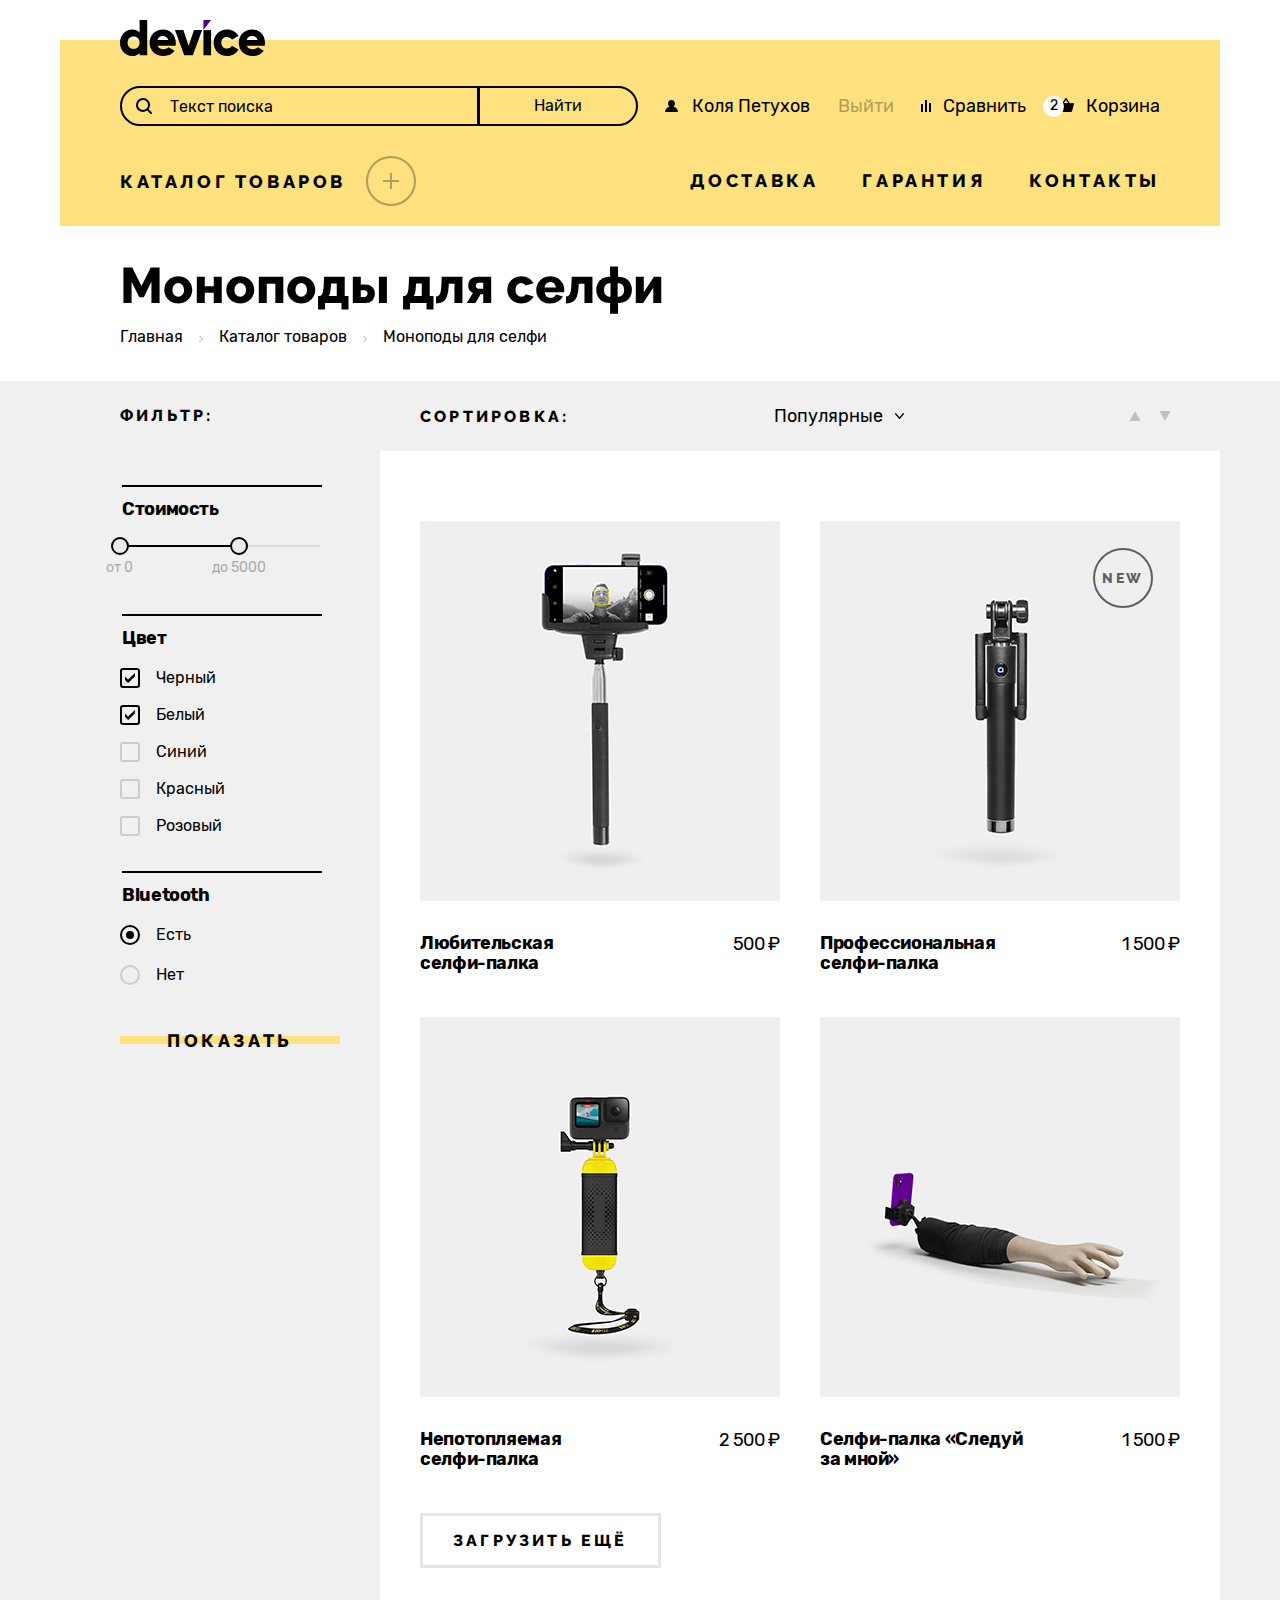
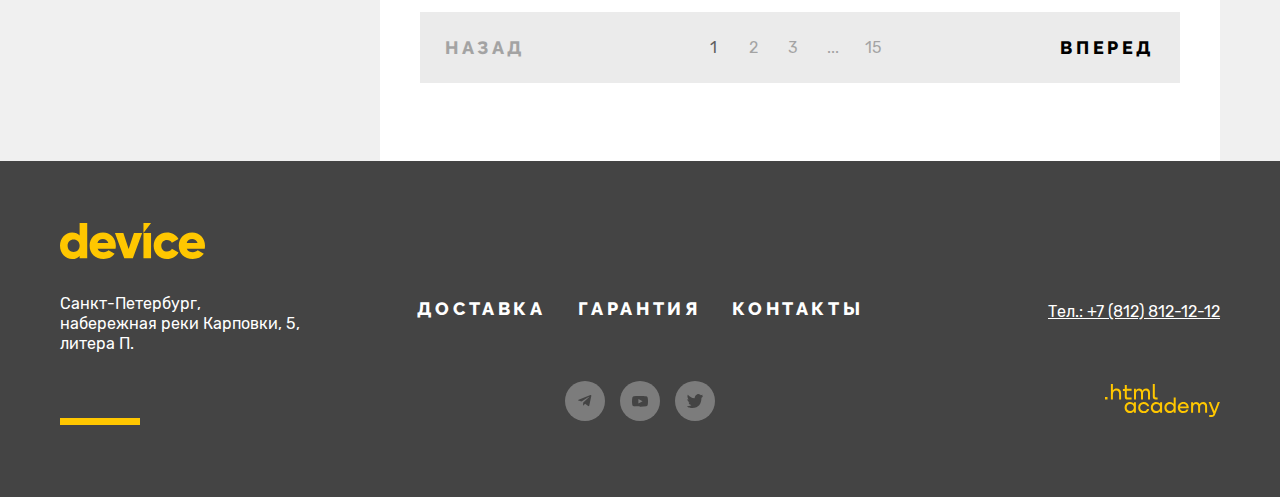
==== commit 398043d6: "Merge pull request #2 from SalemAbsolem/master" ====
--- a/catalog.html
+++ b/catalog.html
@@ -19,23 +19,20 @@
           <path d="M93.665 22.6999C93.665 15.1999 99.369 9.3999 107.074 9.3999C111.978 9.3999 116.281 11.9999 118.482 15.8999L111.878 19.6999C110.977 17.8999 109.176 16.8999 106.974 16.8999C103.672 16.8999 101.27 19.2999 101.27 22.6999C101.27 26.1999 103.672 28.4999 106.974 28.4999C109.176 28.4999 111.077 27.3999 111.878 25.6999L118.482 29.4999C116.381 33.3999 112.078 35.9999 107.074 35.9999C99.369 35.9999 93.665 30.1999 93.665 22.6999Z" fill="black"/>
           <path d="M132.892 29.1999C134.993 29.1999 136.695 28.3999 137.695 27.2999L143.799 30.7999C141.298 34.1999 137.595 35.9999 132.792 35.9999C124.186 35.9999 118.782 30.1999 118.782 22.6999C118.782 15.1999 124.286 9.3999 132.191 9.3999C139.597 9.3999 145 15.0999 145 22.6999C145 23.7999 144.9 24.7999 144.7 25.6999H126.788C127.788 28.2999 130.09 29.1999 132.892 29.1999ZM137.595 20.0999C136.795 17.1999 134.493 16.0999 132.191 16.0999C129.289 16.0999 127.388 17.4999 126.688 20.0999H137.595Z" fill="black"/>
           <path d="M83.458 0V10.1L91.0633 0H83.458Z" fill="#510094"/>
-          </svg>
+        </svg>
       </a>
       <div class="page-haeder-line">
         <form class="search-form" action="https://echo.htmlacademy.ru" method="get">
-            <label class="visually-hidden" for="search-field">
-              Строка поиска товаров.
-            </label>
-            <div class="input-search-wrapper">
-              <input class="input-search" type="text" name="search" placeholder="Поиск по сайту" id="search-field" value="Текст поиска" required>
-            </div>
-            <button class="button-search" type="submit">Найти</button>
+          <label class="visually-hidden" for="search-field">
+            Строка поиска товаров.
+          </label>
+          <div class="input-search-wrapper">
+            <input class="input-search" type="text" name="search" placeholder="Поиск по сайту" id="search-field" value="Текст поиска" required>
+          </div>
+          <button class="button-search" type="submit">Найти</button>
         </form>
         <nav class="user-navigation">
           <a class="login-button" href="#">
-            <div class="user-icon-container">
-              <img class="user-icon" src="images/user-icon.svg" width="15" height="12" alt="Иконка пользователя.">
-            </div>
             <span class="name-user">Коля Петухов</span>
           </a>
           <a class="login-button logout" href="#">
@@ -192,7 +189,7 @@
                       </span>
                     </button>
                   </div>
-                    <div class="range-toggle-wrapper range-max">
+                  <div class="range-toggle-wrapper range-max">
                     <button class="range-toggle" type="button" name="range-max">
                       <span class="visually-hidden">
                         Изменить максимальную цену.
@@ -493,21 +490,18 @@
           </ul>
           <ul class="social-list">
             <li class="social-item">
-              <a class="social-link" href="https://t.me/htmlacademy">
+              <a class="social-link telegram" href="https://t.me/htmlacademy">
                 <span class="visually-hidden">Канал в Telegram</span>
-                <img class="social-icon" src="images/social/telegram.svg" width="14" height="12" alt="Telegram." aria-hidden>
               </a>
             </li>
             <li class="social-item">
-              <a class="social-link" href="https://www.youtube.com/user/htmlacademyru">
+              <a class="social-link youtube" href="https://www.youtube.com/user/htmlacademyru">
                 <span class="visually-hidden">Канал на YouTube</span>
-                <img class="social-icon" src="images/social/youtube.svg" width="16" height="11" alt="YouTube." aria-hidden>
               </a>
             </li>
             <li class="social-item">
-              <a class="social-link" href="https://twitter.com/htmlacademy_ru">
+              <a class="social-link twitter" href="https://twitter.com/htmlacademy_ru">
                 <span class="visually-hidden">Страничка в Twitter</span>
-                <img class="social-icon" src="images/social/twitter.svg" width="15" height="14" alt="Twitter." aria-hidden>
               </a>
             </li>
           </ul>
--- a/styles/styles.css
+++ b/styles/styles.css
@@ -283,6 +283,7 @@
 .login-button {
   display: flex;
   justify-content: center;
+  align-items: center;
 
   color: var(--color-black);
   text-decoration: none;
@@ -290,6 +291,19 @@
   transition: opacity 0.2s ease-in-out;
 }
 
+.login-button:not(.logout):before {
+  content: "";
+
+  display: block;
+  width: 15px;
+  height: 12px;
+  margin-right: 13px;
+
+  background-image: url("../images/user-icon.svg");
+  background-repeat: no-repeat;
+  background-size: contain;
+}
+
 .login-button:hover {
   opacity: 0.6;
 }
@@ -301,14 +315,6 @@
 
 .login-button:active {
   opacity: 0.3;
-}
-
-.user-icon-container {
-  margin-right: 13px;
-}
-
-.user-icon {
-  object-fit: contain;
 }
 
 .shop-user-control-list {
@@ -537,6 +543,10 @@
   list-style: none;
 }
 
+.submenu-item {
+  height: 18px;
+}
+
 .submenu-item:not(:last-child) {
   margin-bottom: 18px;
 }
@@ -544,8 +554,9 @@
 .submenu-link {
   position: relative;
 
-  display: inline-block;
+  display: block;
   min-height: 23px;
+  width: fit-content;
 
   font-size: 16px;
   line-height: 18px;
@@ -556,6 +567,7 @@
   transition: opacity 0.2s ease-in-out;
 }
 
+
 .submenu-link.active::after {
   content: "";
   position: absolute;
@@ -697,6 +709,7 @@
 
   display: none;
   width: 560px;
+  margin-bottom: 38px;
 }
 
 .slider-text-item.active {
@@ -1695,10 +1708,29 @@
   transition: background-color 0.2s ease-in-out;
 }
 
-.social-icon {
+.social-link::before {
+  content: "";
+
+  display: block;
+  width: 20px;
+  height: 20px;
+
+  background-repeat: no-repeat;
+  background-position: center;
+
   transition: opacity 0.2s ease-in-out;
-
-  object-fit: contain;
+}
+
+.telegram::before {
+  background-image: url("../images/social/telegram.svg");
+}
+
+.youtube::before {
+  background-image: url("../images/social/youtube.svg");
+}
+
+.twitter::before {
+  background-image: url("../images/social/twitter.svg");
 }
 
 .social-link:hover {
@@ -1714,7 +1746,7 @@
   outline: none;
 }
 
-.social-link:active .social-icon {
+.social-link:active::before {
   opacity: 0.3;
 }
 
@@ -2012,6 +2044,7 @@
 .range-input::placeholder {
   font-size: 14px;
   line-height: 20px;
+  font-family: inherit;
   color: var(--color-black);
 }
 
@@ -2037,11 +2070,11 @@
 }
 
 .range-input-min {
-  width: 8px;
+  width: 10px;
 }
 
 .range-input-max {
-  width: 32px;
+  width: 35px;
 }
 
 .range-input-item:focus-within {
@@ -2228,6 +2261,7 @@
 
 /*sorting*/
 .sorting-catalog-wrapper {
+  width: 840px;
   margin-right: auto;
 }
 
@@ -2525,19 +2559,21 @@
 
 .more-product {
   display: inline-flex;
+  flex-wrap: wrap;
   justify-content: center;
   align-items: center;
-  width: 100%;
-  height: 55px;
+  max-width: 760px;
+  min-height: 55px;
+  padding: 10px 30px;
 
   font-size: 16px;
+  text-align: center;
   letter-spacing: 3.2px;
 
   border: 3px solid var(--color-btn-gray);
 
   transition: border-color 0.2s ease-in-out, opacity 0.2s ease-in-out;
 }
-
 
 .more-product:hover {
   border-color: var(--color-black);
@@ -2662,7 +2698,7 @@
 /*popover*/
 .popover {
   position: absolute;
-  top: 40px;
+  top: 37px;
   right: -77px;
   z-index: 100;
 
@@ -2788,7 +2824,12 @@
 }
 
 .popover-count-price p {
+  width: fit-content;
   margin: auto 0;
+}
+
+.popover-count-price p:last-of-type {
+  margin-left: auto;
 }
 
 .open-cart-button {
@@ -2850,10 +2891,11 @@
   left: 50%;
 
   width: 920px;
-  padding: 72px 70px;
+  padding: 62px 70px;
 
   background-color: var(--color-white);
   border: 10px solid var(--color-black);
+  box-shadow: 0 10px 0 0 rgba(0, 0, 0, 0.10);
   transform: translate(-50%, -50%);
 }
 
@@ -2869,8 +2911,8 @@
 
 .popup-close-button {
   position: absolute;
-  top: 84px;
-  right: 80px;
+  top: 74px;
+  right: 70px;
 
   width: 26px;
   height: 26px;
@@ -2906,6 +2948,10 @@
   border: none;
 }
 
+.popup-input-group:last-of-type {
+  margin-bottom: 22px;
+}
+
 .popup-input-container {
   position: relative;
 
@@ -2929,6 +2975,7 @@
 
 .popup-input {
   height: 60px;
+  margin-bottom: 20px;
   padding: 20px;
 
   font-size: 16px;
@@ -2987,7 +3034,7 @@
 
 .input-comment {
   position: absolute;
-  bottom: 0;
+  bottom: 20px;
   left: 0;
 
   font-size: 14px;
@@ -3101,6 +3148,7 @@
 .popup-input-wrapper {
   display: flex;
   width: 180px;
+  height: 60px;
 
   background-color: var(--color-light);
 }
